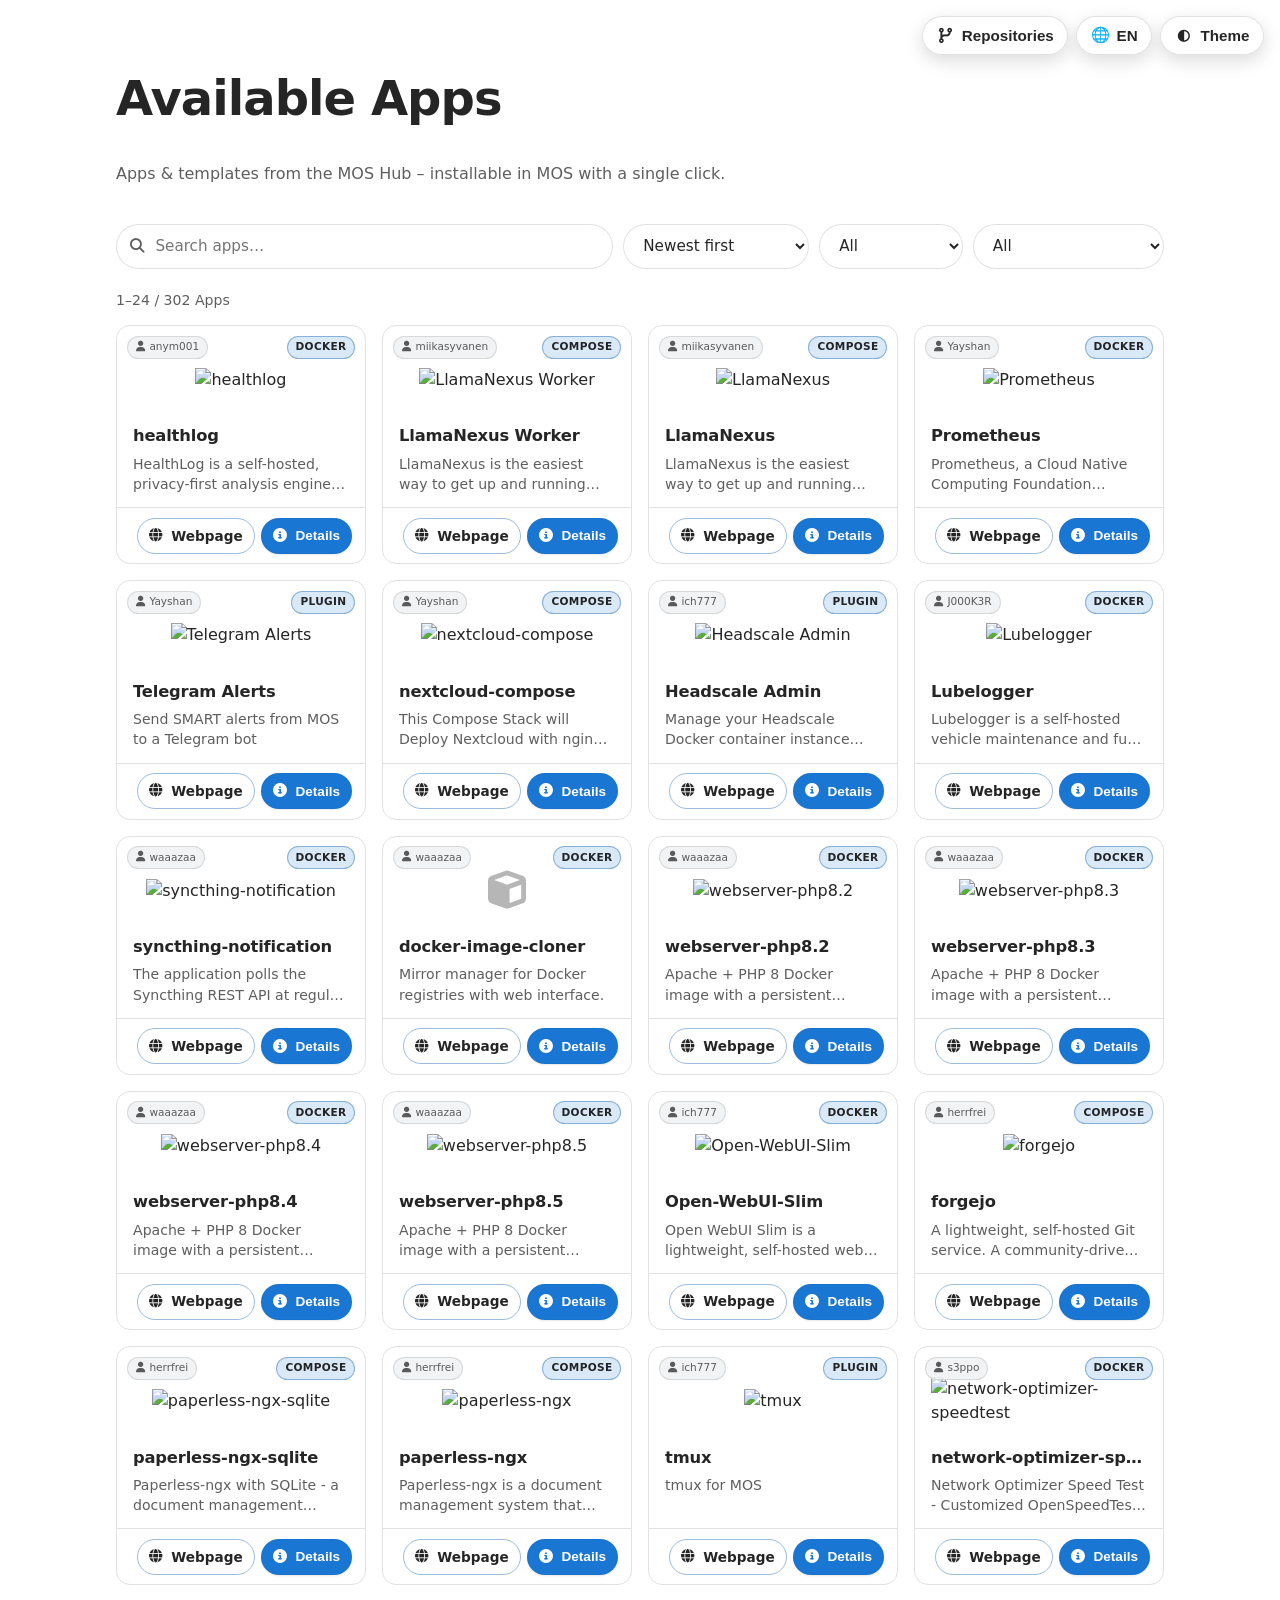
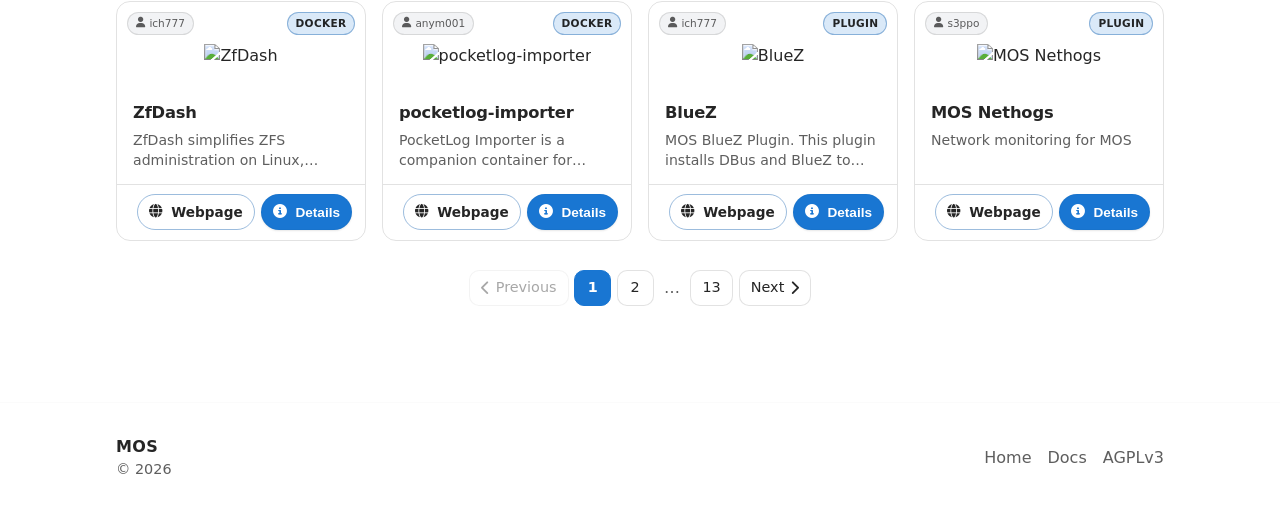
==== apps.html @ a5c7afd1 "Add files via upload" ====
<!doctype html>
<html lang="de">
  <head>
    <meta charset="UTF-8" />
    <meta name="viewport" content="width=device-width, initial-scale=1" />
    <meta name="color-scheme" content="light dark" />

    <title data-i18n="apps.page.title">Apps – MOS</title>
    <meta name="description" data-i18n-content="apps.subtitle" content="Apps & Templates aus dem MOS Hub – mit einem Klick in MOS installierbar." />

    <link id="favicon" rel="icon" type="image/png" href="./assets/mos-black_square.png" />
    <link id="apple-touch-icon" rel="apple-touch-icon" href="./assets/mos-black_square.png" />

    <link rel="stylesheet" href="./styles.css?v=2026-04-19-4" />
    <link rel="stylesheet" href="https://cdnjs.cloudflare.com/ajax/libs/font-awesome/6.5.2/css/all.min.css" />
    <script src="./translations.js?v=2026-04-19-5"></script>
    <script defer src="./script.js?v=2026-04-19-5"></script>
    <script defer src="./apps-page.js?v=2026-04-19-5"></script>
  </head>
  <body>
    <a class="skip-link" href="#apps" data-i18n="skipLink">Zum Inhalt springen</a>

    <div class="apps-floating-controls">
      <button
        id="apps-repos-btn"
        class="btn btn-ghost"
        type="button"
        data-i18n-title="apps.repos.title"
        data-i18n-aria-label="apps.repos.title"
        title="Included Repositories"
        aria-label="Included Repositories"
        hidden
      >
        <span class="icon" aria-hidden="true"><i class="fa-solid fa-code-branch"></i></span>
        <span class="hide-sm" data-i18n="apps.repos.button">Repositories</span>
      </button>
      <button
        class="btn btn-ghost"
        type="button"
        data-action="toggle-language"
        data-i18n-aria-label="header.language.ariaLabel"
        data-i18n-title="header.language.title"
        aria-label="Sprache umschalten"
        title="Sprache"
      >
        <span class="icon" aria-hidden="true">🌐</span>
        <span class="hide-sm" data-i18n="header.language">DE</span>
      </button>
      <button
        class="btn btn-ghost"
        type="button"
        data-action="toggle-theme"
        data-i18n-aria-label="header.theme.ariaLabel"
        data-i18n-title="header.theme.title"
        aria-label="Theme umschalten"
        title="Theme"
      >
        <span class="icon" aria-hidden="true">◐</span>
        <span class="hide-sm" data-i18n="header.theme">Theme</span>
      </button>
    </div>

    <main class="apps-page">
      <section id="apps" class="section">
        <div class="container">
          <div class="section-head">
            <h1 data-i18n="apps.title">Verfügbare Apps</h1>
            <p class="muted" data-i18n="apps.subtitle">Apps &amp; Templates aus dem MOS Hub – mit einem Klick in MOS installierbar.</p>
          </div>

          <div class="apps-toolbar">
            <div class="apps-search">
              <i class="fa-solid fa-magnifying-glass apps-search__icon" aria-hidden="true"></i>
              <input
                id="apps-search"
                type="search"
                class="apps-search__input"
                data-i18n-placeholder="apps.search.placeholder"
                placeholder="Apps durchsuchen…"
                autocomplete="off"
              />
            </div>
            <select id="apps-sort" class="apps-select" data-i18n-aria-label="apps.sort.label" aria-label="Sortierung">
              <option value="date_desc" data-i18n="apps.sort.dateDesc">Neueste zuerst</option>
              <option value="date_asc" data-i18n="apps.sort.dateAsc">Älteste zuerst</option>
              <option value="updated_desc" data-i18n="apps.sort.updated">Zuletzt aktualisiert</option>
              <option value="name_asc" data-i18n="apps.sort.nameAsc">Name (A–Z)</option>
            </select>
            <select id="apps-type" class="apps-select" data-i18n-aria-label="apps.filter.type" aria-label="Typ">
              <option value="" data-i18n="apps.filter.all">Alle</option>
            </select>
            <select id="apps-category" class="apps-select" data-i18n-aria-label="apps.filter.category" aria-label="Kategorie">
              <option value="" data-i18n="apps.filter.all">Alle</option>
            </select>
          </div>

          <div id="apps-summary" class="apps-summary" aria-live="polite"></div>
          <div id="apps-status" class="apps-status" data-i18n="apps.loading">Lade Apps…</div>
          <div id="apps-grid" class="apps-grid" hidden></div>
          <nav id="apps-pagination" class="apps-pagination" data-i18n-aria-label="apps.pagination.ariaLabel" aria-label="Seitennavigation" hidden></nav>
        </div>
      </section>
    </main>

    <footer class="footer" role="contentinfo">
      <div class="container footer-inner">
        <div>
          <div class="footer-brand">MOS</div>
          <div class="muted small">
            ©
            <span data-year></span>
          </div>
        </div>
        <div class="footer-links">
          <a href="./index.html" data-i18n="nav.home">Startseite</a>
          <a href="https://docs.mos-official.net" target="_blank" rel="noopener" data-i18n="footer.docs">Docs</a>
          <a href="https://github.com/ich777/mos-frontend/blob/master/LICENSE" data-i18n="footer.license">AGPLv3</a>
        </div>
      </div>
    </footer>

    <div id="apps-repos-modal" class="repos-modal" role="dialog" aria-modal="true" aria-hidden="true" aria-labelledby="apps-repos-title">
      <div class="repos-modal__backdrop" data-repos-close></div>
      <div class="repos-modal__content">
        <button class="repos-modal__close" type="button" data-repos-close data-i18n-aria-label="modal.close" aria-label="Schließen">✕</button>
        <h2 id="apps-repos-title" data-i18n="apps.repos.title">Included Repositories</h2>
        <p class="muted small" id="apps-repos-count"></p>
        <ul id="apps-repos-list" class="repos-list"></ul>
      </div>
    </div>

    <div id="apps-detail-modal" class="repos-modal app-detail-modal" role="dialog" aria-modal="true" aria-hidden="true" aria-labelledby="apps-detail-title">
      <div class="repos-modal__backdrop" data-detail-close></div>
      <div class="repos-modal__content app-detail__content">
        <button class="repos-modal__close" type="button" data-detail-close data-i18n-aria-label="modal.close" aria-label="Schließen">✕</button>
        <div id="apps-detail-content"></div>
      </div>
    </div>
  </body>
</html>
---- styles.css ----
/* MOS Landing Page – styles aligned with MOS/Vuetify look */

:root {
  /* Vuetify-like neutrals (dark) */
  --bg: #121212;
  --bg2: #181818;
  --surface: #1e1e1e;
  --surface2: #242424;
  --text: rgba(255, 255, 255, 0.92);
  --muted: rgba(255, 255, 255, 0.72);
  --border: rgba(255, 255, 255, 0.12);

  /* MOS primary default (matches common Vuetify default) */
  --primary: #1976d2;
  --on-primary: #ffffff;

  /* Subtle elevation (Vuetify-ish) */
  --elev-1: 0 1px 3px rgba(0, 0, 0, 0.35);
  --elev-2: 0 3px 6px rgba(0, 0, 0, 0.35);
  --elev-3: 0 8px 16px rgba(0, 0, 0, 0.38);

  --radius: 14px;
  --radius-sm: 10px;
  --container: 1080px;
  --font: Roboto, ui-sans-serif, system-ui, -apple-system, Segoe UI, Helvetica, Arial, 'Apple Color Emoji', 'Segoe UI Emoji';
  /* Page/background accents shared by header/footer for a unified look */
  --page-accent: radial-gradient(900px 420px at 18% 4%, color-mix(in srgb, var(--primary) 16%, transparent), transparent 55%);
  --page-bg: linear-gradient(180deg, var(--bg) 0%, var(--bg2) 100%);
  --header-footer-bg: color-mix(in srgb, var(--bg2) 88%, transparent);
  --accent-1: color-mix(in srgb, var(--primary) 16%, transparent);
  --accent-soft: color-mix(in srgb, var(--primary) 8%, transparent);

  /* Section backgrounds */
  --section-bg: transparent;
  --section-alt-bg: transparent;
}

[data-theme='light'] {
  --bg: #f6f6f7;
  --bg2: #ffffff;
  --surface: #ffffff;
  --surface2: #f1f2f4;
  --text: rgba(18, 18, 18, 0.92);
  --muted: rgba(18, 18, 18, 0.68);
  --border: rgba(18, 18, 18, 0.12);

  --primary: #1976d2;
  --on-primary: #ffffff;

  --elev-1: 0 1px 2px rgba(18, 18, 18, 0.1);
  --elev-2: 0 2px 6px rgba(18, 18, 18, 0.12);
  --elev-3: 0 8px 18px rgba(18, 18, 18, 0.16);
}

* {
  box-sizing: border-box;
}
html,
body {
  height: 100%;
}

body {
  margin: 0;
  font-family: var(--font);
  color: var(--text);
  /* Single solid background to avoid multi-tone banding between sections */
  background: var(--bg2);
  line-height: 1.5;
}

a {
  color: inherit;
  text-decoration: none;
}
a:hover {
  text-decoration: underline;
}

/* Social side tabs */
.social-tabs {
  position: fixed;
  top: 50%;
  right: max(0.75rem, env(safe-area-inset-right));
  transform: translateY(-50%);
  display: flex;
  flex-direction: column;
  gap: 0.65rem;
  z-index: 30;
}

.social-tab {
  width: 3.1rem;
  height: 3.1rem;
  display: inline-flex;
  align-items: center;
  gap: 0.7rem;
  padding: 0.45rem;
  border-radius: 999px;
  border: 1px solid var(--border);
  background: color-mix(in srgb, var(--surface) 84%, transparent);
  -webkit-backdrop-filter: blur(10px) saturate(120%);
  backdrop-filter: blur(10px) saturate(120%);
  box-shadow: var(--elev-2);
  overflow: hidden;
  text-decoration: none;
  transition:
    width 180ms ease,
    transform 180ms ease,
    background 180ms ease,
    box-shadow 180ms ease;
}

.social-tab:hover,
.social-tab:focus-visible {
  width: 11.25rem;
  transform: translateX(-8px);
  background: color-mix(in srgb, var(--surface2) 92%, transparent);
  box-shadow: var(--elev-3);
  text-decoration: none;
}

.social-tab:active {
  transform: translateX(-6px) translateY(1px);
}

.social-tab__icon {
  width: 2.2rem;
  height: 2.2rem;
  border-radius: 999px;
  display: grid;
  place-items: center;
  color: #fff;
  line-height: 1;
  flex: 0 0 auto;
}

.social-tab__icon > i {
  display: block;
  font-size: 1.2rem;
  line-height: 1;
}

.social-tab__icon > svg {
  display: block;
  width: 1.2rem;
  height: 1.2rem;
}

.social-tab__label {
  color: var(--text);
  white-space: nowrap;
  opacity: 0;
  transform: translateX(-6px);
  transition: opacity 140ms ease, transform 180ms ease;
}

.social-tab:hover .social-tab__label,
.social-tab:focus-visible .social-tab__label {
  opacity: 1;
  transform: translateX(0);
}

.social-tab--discord .social-tab__icon {
  background: #5865f2;
}

.social-tab--reddit .social-tab__icon {
  background: #ff4500;
}

.social-tab--x .social-tab__icon {
  background: #0b0b0b;
}

.social-tab--matrix .social-tab__icon {
  background: #0dbd8b;
}

[data-theme='light'] .social-tab--x .social-tab__icon {
  background: #111;
}

@media (max-width: 760px) {
  .social-tabs {
    top: auto;
    bottom: max(0.75rem, env(safe-area-inset-bottom));
    transform: none;
  }

  .social-tab:hover,
  .social-tab:focus-visible {
    width: 10.25rem;
  }
}

@media (prefers-reduced-motion: reduce) {
  .social-tab,
  .social-tab__label {
    transition: none;
  }
}

.container {
  width: min(100% - 2rem, var(--container));
  margin-inline: auto;
}

.skip-link {
  position: absolute;
  left: -9999px;
  top: 0;
  padding: 0.75rem 1rem;
  background: var(--bg2);
  border: 1px solid var(--border);
  border-radius: 12px;
}
.skip-link:focus {
  left: 1rem;
  top: 1rem;
  z-index: 50;
}

.site-header {
  position: sticky;
  top: 0;
  z-index: 20;
  backdrop-filter: blur(10px);
  /* Softer blend into the page: remove hard border/shadow and add a gentle fade */
  -webkit-backdrop-filter: blur(6px) saturate(110%);
  backdrop-filter: blur(6px) saturate(110%);
  background: color-mix(in srgb, var(--header-footer-bg) 82%, transparent);
  border-bottom: none;
  box-shadow: none;
  /* Prevent decorative pseudo-elements from overlapping the page content */
  overflow: hidden;
}

.site-header::after {
  content: none;
}
.header-inner {
  display: flex;
  align-items: center;
  justify-content: space-between;
  gap: 1rem;
  min-height: 72px;
  padding: 0.9rem 0;
  flex-wrap: nowrap;
}

.info-bar {
  border-bottom: 1px solid color-mix(in srgb, #febc2e 55%, var(--border));
  background: #febc2e;
}

.info-bar.is-hidden {
  display: none;
}

.info-bar {
  position: relative;
}

.info-bar__inner {
  display: flex;
  align-items: center;
  justify-content: center;
  padding: 0.55rem 0;
  text-align: center;
}

.info-bar__text {
  margin: 0;
  color: rgba(18, 18, 18, 0.92);
  font-size: 0.95rem;
  line-height: 1.35;
  min-width: 0;
}

.info-bar__close {
  position: absolute;
  right: 0.75rem;
  top: 50%;
  transform: translateY(-50%);
  display: inline-flex;
  align-items: center;
  justify-content: center;
  width: 1.3rem;
  height: 1.3rem;
  border: 1px solid rgba(18, 18, 18, 0.16);
  border-radius: 999px;
  background: rgba(255, 255, 255, 0.08);
  color: rgba(18, 18, 18, 0.52);
  font-size: 0.72rem;
  line-height: 1;
  cursor: pointer;
}

.info-bar__close:hover {
  background: rgba(255, 255, 255, 0.18);
  color: rgba(18, 18, 18, 0.78);
}

.info-bar__close:focus-visible {
  outline: 2px solid rgba(18, 18, 18, 0.75);
  outline-offset: 2px;
}

@media (max-width: 760px) {
  .info-bar__inner {
    padding: 0.5rem 0;
  }

  .info-bar__text {
    font-size: 0.92rem;
  }
}

.info-bar__text strong {
  font-weight: 800;
}

.info-bar__text a {
  color: inherit;
  text-decoration: underline;
  text-underline-offset: 3px;
  text-decoration-thickness: 1px;
}

.info-bar__text a:hover {
  text-decoration-thickness: 2px;
}

.brand {
  display: inline-flex;
  align-items: center;
  gap: 0.6rem;
  padding: 0.35rem 0.6rem;
  border-radius: 999px;
  flex-shrink: 0;
  white-space: nowrap;
}

.brand-logo {
  display: block;
  height: 28px;
  width: auto;
  object-fit: contain;
}

.brand:hover {
  text-decoration: none;
  background: var(--surface);
}

.brand-text {
  font-weight: 750;
  letter-spacing: 0.02em;
}

.brand-sub {
  font-size: 0.85rem;
  color: var(--muted);
}

.nav {
  display: flex;
  gap: 0.9rem;
  padding: 0.2rem 0.4rem;
  border: 1px solid var(--border);
  border-radius: 999px;
  background: color-mix(in srgb, var(--surface) 92%, transparent);
  flex-wrap: nowrap;
  flex-shrink: 0;
}

.nav-link {
  padding: 0.45rem 0.6rem;
  border-radius: 999px;
  color: var(--muted);
  white-space: nowrap;
  flex-shrink: 0;
}

.nav-link:hover {
  text-decoration: none;
  color: var(--text);
  background: var(--surface2);
}

.header-actions {
  display: flex;
  align-items: center;
  gap: 0.6rem;
  flex-wrap: nowrap;
  flex-shrink: 0;
}

/* Header buttons: slightly smaller than page CTAs */
.site-header .header-actions .btn {
  padding: 0.5rem 0.75rem;
  font-size: 0.92rem;
  gap: 0.45rem;
}

.site-header .header-actions .icon {
  width: 1rem;
}

.btn {
  display: inline-flex;
  align-items: center;
  justify-content: center;
  gap: 0.5rem;
  padding: 0.58rem 0.85rem;
  border-radius: 999px;
  border: 1px solid var(--border);
  background: color-mix(in srgb, var(--surface) 92%, transparent);
  color: var(--text);
  box-shadow: none;
  cursor: pointer;
  font-weight: 650;
  font-size: 0.95rem;
  white-space: nowrap;
  flex-shrink: 0;
}

.btn:hover {
  text-decoration: none;
  background: var(--surface2);
}
.btn:active {
  transform: translateY(1px);
}

.btn-primary {
  border-color: color-mix(in srgb, var(--primary) 75%, var(--border));
  background: var(--primary);
  color: var(--on-primary);
  box-shadow: var(--elev-1);
}

.btn-primary:hover {
  background: var(--primary);
  filter: brightness(0.95);
  box-shadow: var(--elev-2);
}

[data-theme='light'] .btn-primary:hover {
  background: var(--primary);
  filter: brightness(0.9);
}

.btn-secondary {
  background: transparent;
  border-color: color-mix(in srgb, var(--primary) 35%, var(--border));
}

.btn-ghost {
  background: transparent;
}

.icon {
  display: inline-block;
  width: 1.1rem;
  text-align: center;
}

.main {
  padding-bottom: 3rem;
}

.hero {
  padding: 4rem 0 2.5rem;
}

.hero-grid {
  display: grid;
  grid-template-columns: 1.1fr 0.9fr;
  gap: 2rem;
  align-items: center;
}

.kicker {
  margin: 0 0 0.6rem;
  color: var(--muted);
  font-weight: 650;
  letter-spacing: 0.06em;
  text-transform: uppercase;
  font-size: 0.82rem;
}

h1 {
  margin: 0 0 0.9rem;
  font-size: clamp(2rem, 4vw, 3rem);
  line-height: 1.12;
  letter-spacing: -0.02em;
}

.lead {
  margin: 0 0 1.3rem;
  font-size: 1.05rem;
  color: var(--muted);
}

.hero-actions {
  display: flex;
  gap: 0.75rem;
  flex-wrap: wrap;
  margin-bottom: 1rem;
}

.hero-bullets {
  margin: 0;
  padding-left: 1.1rem;
  color: var(--muted);
}

.hero-card {
  border: 1px solid var(--border);
  background: transparent;
  border-radius: var(--radius);
  padding: 1rem;
  box-shadow: var(--elev-3);
  min-height: 350px;
  display: flex;
  align-items: center;
  justify-content: center;
}

.hero-card img {
  width: 100%;
  max-width: 450px;
  height: auto;
  object-fit: contain;
}

.mock {
  border-radius: var(--radius-sm);
  overflow: hidden;
  border: 1px solid var(--border);
  background: color-mix(in srgb, var(--bg2) 96%, transparent);
}

.mock-top {
  display: flex;
  align-items: center;
  gap: 0.45rem;
  padding: 0.65rem 0.75rem;
  border-bottom: 1px solid var(--border);
  background: color-mix(in srgb, var(--bg2) 96%, transparent);
}

.dot {
  width: 10px;
  height: 10px;
  border-radius: 50%;
  display: inline-block;
}
.dot-red {
  background: #ff5f57;
}
.dot-yellow {
  background: #febc2e;
}
.dot-green {
  background: #28c840;
}

.mock-title {
  margin-left: 0.4rem;
  font-size: 0.9rem;
  color: var(--muted);
  font-weight: 650;
}

.mock-body {
  padding: 0.9rem;
  display: grid;
  gap: 0.85rem;
}

.stat {
  display: grid;
  gap: 0.3rem;
}
.stat-label {
  font-size: 0.78rem;
  color: var(--muted);
  font-weight: 650;
  letter-spacing: 0.03em;
}
.stat-value {
  font-weight: 750;
}

.bar {
  height: 10px;
  border-radius: 999px;
  background: color-mix(in srgb, var(--surface2) 80%, transparent);
  border: 1px solid var(--border);
  overflow: hidden;
}

.bar > span {
  display: block;
  height: 100%;
  border-radius: 999px;
  background: linear-gradient(90deg, color-mix(in srgb, var(--primary) 92%, #000 0%), color-mix(in srgb, var(--primary) 62%, #000 0%));
}

.chips {
  display: flex;
  gap: 0.4rem;
  flex-wrap: wrap;
  margin-top: 0.2rem;
}
.chip {
  font-size: 0.78rem;
  padding: 0.3rem 0.55rem;
  border-radius: 999px;
  border: 1px solid var(--border);
  background: color-mix(in srgb, var(--surface) 95%, transparent);
  color: var(--muted);
}

.hero-copy .chips {
  margin: 0 0 1rem;
  gap: 0.5rem;
  flex-wrap: nowrap;
  overflow-x: auto;
  -webkit-overflow-scrolling: touch;
}

.hero-copy .chip {
  white-space: nowrap;
  flex-shrink: 0;
}

.hero-copy .chip strong {
  color: var(--text);
  font-weight: 750;
}

.section {
  padding: 2.8rem 0;
}

.section-alt {
  background: transparent;
}

/* Highlights */
.highlights {
  grid-template-columns: repeat(3, minmax(0, 1fr));
}
.highlights .card.link {
  display: grid;
  grid-template-columns: auto 1fr;
  grid-template-areas:
    "icon title"
    "text text";
  column-gap: 0.75rem;
  row-gap: 0.35rem;
  align-items: center;
  transition: transform 0.15s ease, background 0.15s ease, border-color 0.15s ease;
  cursor: pointer;
  text-decoration: none;
}
.highlights .card.link:hover {
  transform: translateY(-2px);
  background: color-mix(in srgb, var(--surface) 98%, transparent);
}
.icon-badge {
  width: 2rem;
  height: 2rem;
  display: inline-flex;
  align-items: center;
  justify-content: center;
  border-radius: 10px;
  background: color-mix(in srgb, var(--primary) 16%, var(--surface));
  border: 1px solid color-mix(in srgb, var(--primary) 35%, var(--border));
  grid-area: icon;
  margin-bottom: 0;
}

.highlights .card.link h3 {
  grid-area: title;
  margin: 0;
}

.highlights .card.link p {
  grid-area: text;
  margin: 0;
}

.icon-badge svg {
  width: 1.1rem;
  height: 1.1rem;
  stroke: currentColor;
  fill: none;
}

.cta-bar {
  display: flex;
  gap: 0.75rem;
  margin-top: 1rem;
}

.section-head {
  display: grid;
  gap: 0.35rem;
  margin-bottom: 1.4rem;
}

h2 {
  margin: 0;
  font-size: clamp(1.4rem, 2.4vw, 1.9rem);
  letter-spacing: -0.01em;
}

h3 {
  margin: 0 0 0.5rem;
  letter-spacing: -0.01em;
}

.muted {
  color: var(--muted);
}
.small {
  font-size: 0.9rem;
}

.grid {
  display: grid;
  gap: 1rem;
}

.grid.cards {
  grid-template-columns: repeat(3, minmax(0, 1fr));
}

.grid.two {
  grid-template-columns: repeat(2, minmax(0, 1fr));
}
.grid.three {
  grid-template-columns: repeat(3, minmax(0, 1fr));
}

.card,
.panel {
  border: 1px solid var(--border);
  background: transparent;
  border-radius: var(--radius);
  padding: 1rem;
  box-shadow: none;
}

.card p,
.panel p {
  margin: 0;
  color: var(--muted);
}

.list {
  margin: 0;
  padding-left: 1.15rem;
  color: var(--muted);
}

.faq details {
  border: 1px solid var(--border);
  background: transparent;
  border-radius: var(--radius);
  padding: 0.8rem 1rem;
  box-shadow: none;
}

.faq details + details {
  margin-top: 0.75rem;
}

.faq summary {
  cursor: pointer;
  font-weight: 700;
}

.faq p {
  margin: 0.6rem 0 0;
  color: var(--muted);
}

code {
  font-family: ui-monospace, SFMono-Regular, Menlo, Monaco, Consolas, 'Liberation Mono', 'Courier New', monospace;
  font-size: 0.95em;
  padding: 0.1rem 0.35rem;
  border-radius: 8px;
  border: 1px solid var(--border);
  background: color-mix(in srgb, var(--surface2) 85%, transparent);
}

.footer {
  /* visually match header and sections */
  background: var(--header-footer-bg);
  border-top: 1px solid color-mix(in srgb, var(--border) 14%, transparent);
  padding: 1.8rem 0;
}

.footer-inner {
  display: flex;
  align-items: center;
  justify-content: space-between;
  gap: 1rem;
}

.footer-brand {
  font-weight: 800;
  letter-spacing: 0.02em;
}

.footer-links {
  display: flex;
  gap: 1rem;
  color: var(--muted);
}

.hide-sm {
  display: inline;
}

@media (max-width: 920px) {
  .hero-grid {
    grid-template-columns: 1fr;
  }
  .nav {
    display: none;
  }
}

@media (max-width: 520px) {
  .hide-sm {
    display: none;
  }
  .header-inner {
    gap: 0.6rem;
    min-height: 68px;
    padding: 0.8rem 0;
  }
  .site-header .header-actions .btn {
    padding: 0.48rem 0.68rem;
  }
}

/* Legal Modal (Impressum / Datenschutz) */
.legal-modal {
  display: none !important;
  position: fixed;
  inset: 0;
  z-index: 10000;
  align-items: center;
  justify-content: center;
  padding: 1rem;
}

.legal-modal.is-open {
  display: flex !important;
}

.legal-modal-backdrop {
  position: absolute;
  inset: 0;
  background: rgba(0, 0, 0, 0.75);
  backdrop-filter: blur(4px);
}

.legal-modal-content {
  position: relative;
  width: min(100%, 640px);
  max-height: 85vh;
  background: var(--surface);
  border: 1px solid var(--border);
  border-radius: var(--radius);
  box-shadow: var(--elev-3);
  overflow: hidden;
  display: flex;
  flex-direction: column;
}

.legal-modal-content h2 {
  margin: 0;
  padding: 1.25rem 1.5rem;
  border-bottom: 1px solid var(--border);
  font-size: 1.25rem;
}

.legal-modal-body {
  padding: 1.5rem;
  overflow-y: auto;
  flex: 1;
}

.legal-modal-body h3 {
  margin: 1.5rem 0 0.5rem;
  font-size: 1rem;
}

.legal-modal-body h3:first-child {
  margin-top: 0;
}

.legal-modal-body h4 {
  margin: 1rem 0 0.4rem;
  font-size: 0.95rem;
  color: var(--muted);
}

.legal-modal-body p {
  margin: 0 0 0.75rem;
  color: var(--muted);
  line-height: 1.6;
}

.legal-modal-close {
  position: absolute;
  right: 1rem;
  top: 1rem;
  width: 2rem;
  height: 2rem;
  display: flex;
  align-items: center;
  justify-content: center;
  background: transparent;
  border: 1px solid var(--border);
  border-radius: 50%;
  color: var(--muted);
  font-size: 1rem;
  cursor: pointer;
  transition:
    background 0.15s,
    color 0.15s;
}

.legal-modal-close:hover {
  background: var(--surface2);
  color: var(--text);
}

@media (max-width: 520px) {
  .legal-modal-content {
    max-height: 90vh;
  }

  .legal-modal-body {
    padding: 1rem;
  }

  .footer-links {
    flex-wrap: wrap;
    justify-content: center;
  }
}

#top .hero-grid {
  gap: 2rem;
}
#top .chips {
  display: flex;
  flex-wrap: wrap;
  gap: 0.5rem;
}
#top .chip {
  white-space: normal;
}
#top .hero-actions {
  text-align: right;
  margin-top: 1.5rem;
}
#top .br-sm {
  display: none;
}

@media (max-width: 820px) {
  #top .hero-grid {
    grid-template-columns: 1fr;
  }
}

@media (max-width: 640px) {
  #top .hero-copy {
    text-align: left;
  }
  #top .hero-actions {
    text-align: left;
  }
  #top .br-sm {
    display: inline;
  }
  #top .hero-bullets {
    padding-left: 1.1rem;
  }
}

@media (max-width: 640px) {
  .grid.cards {
    grid-template-columns: repeat(2, minmax(0, 1fr));
  }
}
.grid.three {
  display: grid;
  gap: 1rem;
  grid-template-columns: repeat(3, minmax(0, 1fr));
}
@media (max-width: 640px) {
  .grid.three {
    grid-template-columns: repeat(2, minmax(0, 1fr));
  }
}

@media (max-width: 920px) {
  .highlights {
    grid-template-columns: repeat(2, minmax(0, 1fr));
  }
}
@media (max-width: 520px) {
  .highlights {
    grid-template-columns: 1fr;
  }
}

.section,
.section-alt {
  box-sizing: border-box;
  width: 100%;
  padding: 3rem 0; /* ~48px */
  margin: 0;
  position: relative;
}

.section {
  background: transparent;
}
.section-alt {
  background: transparent;
}
.container {
  max-width: var(--container);
  margin-inline: auto;
  padding: 0 1rem;
  width: 100%;
}
.grid.cards .card {
  background: transparent;
  box-shadow: none;
  border-color: color-mix(in srgb, var(--border) 60%, transparent);
}
.hero {
  padding: 3.5rem 0; /* ~56px */
}
.footer {
  padding: 2rem 0; /* ~32px */
}

/* Carousel Styles */
.carousel-wrapper {
  position: relative;
  max-width: 400px;
  margin: 2rem auto;
  overflow: hidden;
}

.carousel {
  width: 100%;
  overflow: hidden;
}

.carousel-container {
  display: flex;
  transition: transform 0.4s ease-in-out;
  width: 200%;
}

.carousel-item {
  flex: 0 0 50%;
  display: flex;
  flex-direction: column;
  align-items: center;
  justify-content: center;
  padding: 2rem 1rem;
  opacity: 1;
  transition: opacity 0.3s ease;
}

.carousel-item img {
  max-width: 100%;
  height: auto;
  object-fit: contain;
  filter: brightness(1);
  transition: filter 0.3s ease;
}

.carousel-item img:hover {
  filter: brightness(1.1);
}

.carousel-label {
  margin-top: 1rem;
  text-align: center;
  font-weight: 600;
  color: var(--text);
}

.carousel-btn {
  position: absolute;
  top: 50%;
  transform: translateY(-50%);
  background: color-mix(in srgb, var(--primary) 20%, transparent);
  border: 1px solid var(--border);
  color: var(--text);
  width: 44px;
  height: 44px;
  border-radius: 50%;
  cursor: pointer;
  display: flex;
  align-items: center;
  justify-content: center;
  font-size: 1.5rem;
  transition: all 0.3s ease;
  z-index: 10;
}

.carousel-btn:hover {
  background: color-mix(in srgb, var(--primary) 35%, transparent);
  border-color: var(--primary);
}

.carousel-btn--prev {
  left: 0;
}

.carousel-btn--next {
  right: 0;
}

@media (max-width: 600px) {
  .carousel-wrapper {
    max-width: 100%;
  }

  .carousel-btn {
    width: 40px;
    height: 40px;
    font-size: 1.25rem;
  }
}

/* Note: Section backgrounds are intentionally transparent. */

/* Available Apps (MOS Hub showcase) */
.apps-toolbar {
  display: flex;
  gap: 0.6rem;
  flex-wrap: wrap;
  margin-bottom: 1.3rem;
}

.apps-search {
  position: relative;
  flex: 1 1 260px;
  min-width: 220px;
}

.apps-search__icon {
  position: absolute;
  left: 0.9rem;
  top: 50%;
  transform: translateY(-50%);
  color: var(--muted);
  font-size: 0.9rem;
  pointer-events: none;
}

.apps-search__input,
.apps-select {
  width: 100%;
  padding: 0.62rem 0.95rem;
  border-radius: 999px;
  border: 1px solid var(--border);
  background: color-mix(in srgb, var(--surface) 92%, transparent);
  color: var(--text);
  font: inherit;
  font-size: 0.95rem;
}

.apps-search__input {
  padding-left: 2.4rem;
}

.apps-select {
  width: auto;
  min-width: 9rem;
  cursor: pointer;
}

.apps-search__input:focus,
.apps-select:focus {
  outline: none;
  border-color: color-mix(in srgb, var(--primary) 55%, var(--border));
}

.apps-status {
  color: var(--muted);
  text-align: center;
  padding: 2.5rem 0;
}

.apps-status--error {
  color: color-mix(in srgb, #ff5f57 70%, var(--muted));
}

.apps-grid {
  display: grid;
  gap: 1rem;
  grid-template-columns: repeat(1, minmax(0, 1fr));
}

@media (min-width: 560px) {
  .apps-grid {
    grid-template-columns: repeat(2, minmax(0, 1fr));
  }
}

@media (min-width: 860px) {
  .apps-grid {
    grid-template-columns: repeat(3, minmax(0, 1fr));
  }
}

@media (min-width: 1100px) {
  .apps-grid {
    grid-template-columns: repeat(4, minmax(0, 1fr));
  }
}

.app-card {
  position: relative;
  display: flex;
  flex-direction: column;
  border: 1px solid var(--border);
  border-radius: var(--radius);
  background: transparent;
  overflow: hidden;
  transition: transform 0.15s ease, border-color 0.15s ease, background 0.15s ease;
}

.app-card:hover {
  transform: translateY(-2px);
  border-color: color-mix(in srgb, var(--primary) 35%, var(--border));
  background: color-mix(in srgb, var(--surface) 98%, transparent);
}

.app-card__media {
  display: flex;
  align-items: center;
  justify-content: center;
  height: 92px;
  padding: 1.4rem 1rem 0.4rem;
}

.app-card__media img {
  max-height: 56px;
  max-width: 100%;
  object-fit: contain;
}

.app-card__placeholder {
  font-size: 2.4rem;
  color: var(--muted);
  opacity: 0.45;
}

.app-card__type {
  position: absolute;
  top: 0.6rem;
  right: 0.6rem;
  font-size: 0.66rem;
  font-weight: 700;
  letter-spacing: 0.03em;
  text-transform: uppercase;
  padding: 0.16rem 0.5rem;
  border-radius: 999px;
  background: color-mix(in srgb, var(--primary) 16%, var(--surface));
  border: 1px solid color-mix(in srgb, var(--primary) 35%, var(--border));
  color: var(--text);
}

.app-card__maintainer {
  position: absolute;
  top: 0.6rem;
  left: 0.6rem;
  display: inline-flex;
  align-items: center;
  gap: 0.3rem;
  max-width: 52%;
  font-size: 0.66rem;
  padding: 0.16rem 0.5rem;
  border-radius: 999px;
  background: color-mix(in srgb, var(--surface2) 90%, transparent);
  border: 1px solid var(--border);
  color: var(--muted);
  overflow: hidden;
  text-overflow: ellipsis;
  white-space: nowrap;
}

.app-card__body {
  flex: 1 1 auto;
  padding: 0.4rem 1rem 0.8rem;
}

.app-card__title {
  margin: 0 0 0.3rem;
  font-size: 1.02rem;
  font-weight: 750;
  white-space: nowrap;
  overflow: hidden;
  text-overflow: ellipsis;
}

.app-card__desc {
  margin: 0;
  color: var(--muted);
  font-size: 0.88rem;
  line-height: 1.45;
  display: -webkit-box;
  -webkit-line-clamp: 2;
  line-clamp: 2;
  -webkit-box-orient: vertical;
  overflow: hidden;
}

.app-card__actions {
  display: flex;
  gap: 0.4rem;
  justify-content: flex-end;
  padding: 0.6rem 0.8rem;
  border-top: 1px solid var(--border);
}

.app-card__actions .btn {
  padding: 0.42rem 0.7rem;
  font-size: 0.85rem;
}

.app-card__actions .btn.is-disabled {
  opacity: 0.5;
  cursor: default;
  pointer-events: none;
}

.apps-empty {
  grid-column: 1 / -1;
  text-align: center;
  color: var(--muted);
  padding: 2.5rem 0;
}

/* Dedizierte Apps-Seite */
.apps-page {
  padding-top: 1.5rem;
  padding-bottom: 3rem;
  min-height: 60vh;
}

/* Schwebende Theme-/Sprach-Umschalter (Apps-Seite ohne Kopfleiste) */
.apps-floating-controls {
  position: fixed;
  top: 1rem;
  right: 1rem;
  z-index: 50;
  display: flex;
  gap: 0.5rem;
}

.apps-floating-controls .btn {
  background: color-mix(in srgb, var(--surface) 82%, transparent);
  border: 1px solid var(--border);
  box-shadow: 0 6px 18px rgba(0, 0, 0, 0.14);
  -webkit-backdrop-filter: blur(8px);
  backdrop-filter: blur(8px);
}

.apps-floating-controls .btn:hover {
  border-color: color-mix(in srgb, var(--primary) 45%, var(--border));
}

.apps-summary {
  color: var(--muted);
  font-size: 0.88rem;
  margin: 0 0 0.9rem;
}

.apps-teaser-actions {
  display: flex;
  justify-content: center;
  margin-top: 1.6rem;
}

/* Pagination */
.apps-pagination {
  display: flex;
  flex-wrap: wrap;
  align-items: center;
  justify-content: center;
  gap: 0.35rem;
  margin-top: 1.8rem;
}

.apps-page-btn {
  min-width: 2.3rem;
  height: 2.3rem;
  padding: 0 0.7rem;
  display: inline-flex;
  align-items: center;
  justify-content: center;
  gap: 0.35rem;
  border: 1px solid var(--border);
  border-radius: 10px;
  background: color-mix(in srgb, var(--surface) 92%, transparent);
  color: var(--text);
  font: inherit;
  font-size: 0.9rem;
  cursor: pointer;
  transition: border-color 0.15s ease, background 0.15s ease, color 0.15s ease;
}

.apps-page-btn:hover:not([disabled]):not(.is-active) {
  border-color: color-mix(in srgb, var(--primary) 45%, var(--border));
}

.apps-page-btn.is-active {
  background: var(--primary);
  border-color: var(--primary);
  color: #fff;
  font-weight: 700;
  cursor: default;
}

.apps-page-btn[disabled] {
  opacity: 0.4;
  cursor: not-allowed;
}

.apps-page-ellipsis {
  padding: 0 0.3rem;
  color: var(--muted);
}

/* Included-Repositories Modal */
.repos-modal {
  position: fixed;
  inset: 0;
  z-index: 100;
  display: none;
}

.repos-modal.is-open {
  display: block;
}

.repos-modal__backdrop {
  position: absolute;
  inset: 0;
  background: rgba(0, 0, 0, 0.55);
  -webkit-backdrop-filter: blur(3px);
  backdrop-filter: blur(3px);
}

.repos-modal__content {
  position: relative;
  margin: 7vh auto 0;
  width: calc(100% - 2rem);
  max-width: 520px;
  max-height: 80vh;
  overflow: auto;
  background: var(--surface);
  border: 1px solid var(--border);
  border-radius: var(--radius);
  box-shadow: 0 24px 70px rgba(0, 0, 0, 0.35);
  padding: 1.5rem;
}

.repos-modal__content h2 {
  margin: 0 0 0.2rem;
}

.repos-modal__close {
  position: absolute;
  top: 0.6rem;
  right: 0.6rem;
  width: 2rem;
  height: 2rem;
  display: inline-flex;
  align-items: center;
  justify-content: center;
  border: 1px solid var(--border);
  border-radius: 8px;
  background: transparent;
  color: var(--text);
  font-size: 1rem;
  line-height: 1;
  cursor: pointer;
}

.repos-modal__close:hover {
  border-color: color-mix(in srgb, var(--primary) 45%, var(--border));
}

.repos-list {
  list-style: none;
  margin: 1rem 0 0;
  padding: 0;
  display: grid;
  gap: 0.4rem;
}

.repos-list a,
.repos-list li {
  display: flex;
  align-items: center;
  gap: 0.5rem;
  padding: 0.5rem 0.65rem;
  border: 1px solid var(--border);
  border-radius: 8px;
  color: var(--text);
  text-decoration: none;
  font-size: 0.92rem;
  word-break: break-word;
}

.repos-list a:hover {
  border-color: color-mix(in srgb, var(--primary) 50%, var(--border));
  background: color-mix(in srgb, var(--surface) 96%, transparent);
}

.repos-list a i {
  color: var(--muted);
  flex: none;
}

/* App-Detail Dialog (analog MOS Hub) */
.app-card[role='button'] {
  cursor: pointer;
}

.app-detail__content {
  max-width: 760px;
}

.app-detail__head {
  display: flex;
  align-items: center;
  gap: 1rem;
  padding-right: 2rem;
}

.app-detail__icon {
  width: 60px;
  height: 60px;
  flex: none;
  display: flex;
  align-items: center;
  justify-content: center;
}

.app-detail__icon img {
  max-width: 100%;
  max-height: 60px;
  object-fit: contain;
}

.app-detail__icon i {
  font-size: 2rem;
  color: var(--muted);
}

.app-detail__heading {
  flex: 1 1 auto;
  min-width: 0;
}

.app-detail__name-row {
  display: flex;
  align-items: center;
  gap: 0.5rem;
  min-width: 0;
}

.app-detail__name {
  margin: 0;
  font-size: 1.3rem;
  line-height: 1.2;
  min-width: 0;
  overflow: hidden;
  text-overflow: ellipsis;
  white-space: nowrap;
}

.app-detail__share {
  flex: none;
  width: 1.85rem;
  height: 1.85rem;
  display: inline-flex;
  align-items: center;
  justify-content: center;
  border: 1px solid var(--border);
  border-radius: 8px;
  background: transparent;
  color: var(--text);
  font-size: 0.85rem;
  cursor: pointer;
  transition: color 0.15s ease, border-color 0.15s ease;
}

.app-detail__share:hover {
  border-color: color-mix(in srgb, var(--primary) 45%, var(--border));
  color: var(--primary);
}

.app-detail__share.is-copied {
  border-color: var(--primary);
  color: var(--primary);
}

.app-detail__maintainer {
  color: var(--muted);
  font-size: 0.9rem;
}

.app-detail__type {
  flex: none;
  align-self: flex-start;
  padding: 0.2rem 0.6rem;
  border-radius: 999px;
  background: color-mix(in srgb, var(--primary) 18%, transparent);
  color: var(--primary);
  font-size: 0.72rem;
  font-weight: 700;
  letter-spacing: 0.03em;
  text-transform: uppercase;
}

.app-detail__body {
  display: grid;
  grid-template-columns: 1fr;
  gap: 1.2rem;
  margin-top: 1.2rem;
}

@media (min-width: 640px) {
  .app-detail__body {
    grid-template-columns: 1.6fr 1fr;
  }
}

.app-detail__desc {
  white-space: pre-line;
  margin: 0 0 1rem;
  color: var(--text);
}

.app-detail__links {
  display: grid;
  gap: 0.4rem;
}

.app-detail__link {
  display: flex;
  align-items: center;
  gap: 0.5rem;
  padding: 0.5rem 0.65rem;
  border: 1px solid var(--border);
  border-radius: 8px;
  color: var(--text);
  text-decoration: none;
  font-size: 0.92rem;
  word-break: break-word;
}

.app-detail__link:hover {
  border-color: color-mix(in srgb, var(--primary) 50%, var(--border));
  background: color-mix(in srgb, var(--surface) 96%, transparent);
}

.app-detail__link i {
  color: var(--muted);
  flex: none;
}

.app-detail__info {
  background: color-mix(in srgb, var(--surface) 70%, transparent);
  border: 1px solid var(--border);
  border-radius: var(--radius);
  padding: 1rem;
  height: fit-content;
}

.app-detail__info-title {
  color: var(--muted);
  font-size: 0.75rem;
  text-transform: uppercase;
  letter-spacing: 0.05em;
  margin-bottom: 0.7rem;
}

.app-detail__row {
  display: flex;
  justify-content: space-between;
  gap: 0.75rem;
  padding: 0.28rem 0;
}

.app-detail__row + .app-detail__row {
  border-top: 1px solid color-mix(in srgb, var(--border) 60%, transparent);
}

.app-detail__key {
  color: var(--muted);
  flex: none;
}

.app-detail__val {
  font-weight: 600;
  text-align: right;
  word-break: break-word;
}

/* Eigenständige Repos-Seite (repos.html) */
.repos-hero {
  text-align: center;
  display: flex;
  flex-direction: column;
  align-items: center;
  gap: 0.6rem;
  margin-bottom: 1.5rem;
}

.repos-hero__logo {
  height: 56px;
  width: auto;
  margin-bottom: 0.4rem;
}

.repos-hero h1 {
  margin: 0;
}

.repos-hero__actions {
  display: flex;
  flex-wrap: wrap;
  justify-content: center;
  gap: 0.6rem;
  margin-top: 0.5rem;
}

.repos-grid {
  list-style: none;
  margin: 1rem auto 0;
  padding: 0;
  max-width: 820px;
  display: grid;
  gap: 0.7rem;
}

.repo-card {
  border: 1px solid var(--border);
  border-radius: var(--radius);
  background: color-mix(in srgb, var(--surface) 82%, transparent);
  padding: 1rem 1.1rem;
}

.repo-card__head {
  display: flex;
  align-items: center;
  gap: 0.5rem;
  font-weight: 700;
}

.repo-card__head i {
  color: var(--muted);
  flex: none;
}

.repo-card__name {
  word-break: break-word;
}

.repo-card__desc {
  margin: 0.4rem 0 0.5rem;
  color: var(--muted);
  font-size: 0.92rem;
}

.repo-card__url {
  display: inline-flex;
  align-items: center;
  gap: 0.4rem;
  margin-top: 0.3rem;
  color: var(--primary);
  text-decoration: none;
  font-size: 0.9rem;
  word-break: break-all;
}

.repo-card__url:hover {
  text-decoration: underline;
}

.repos-modal__link {
  margin-top: 1rem;
  width: 100%;
  justify-content: center;
}
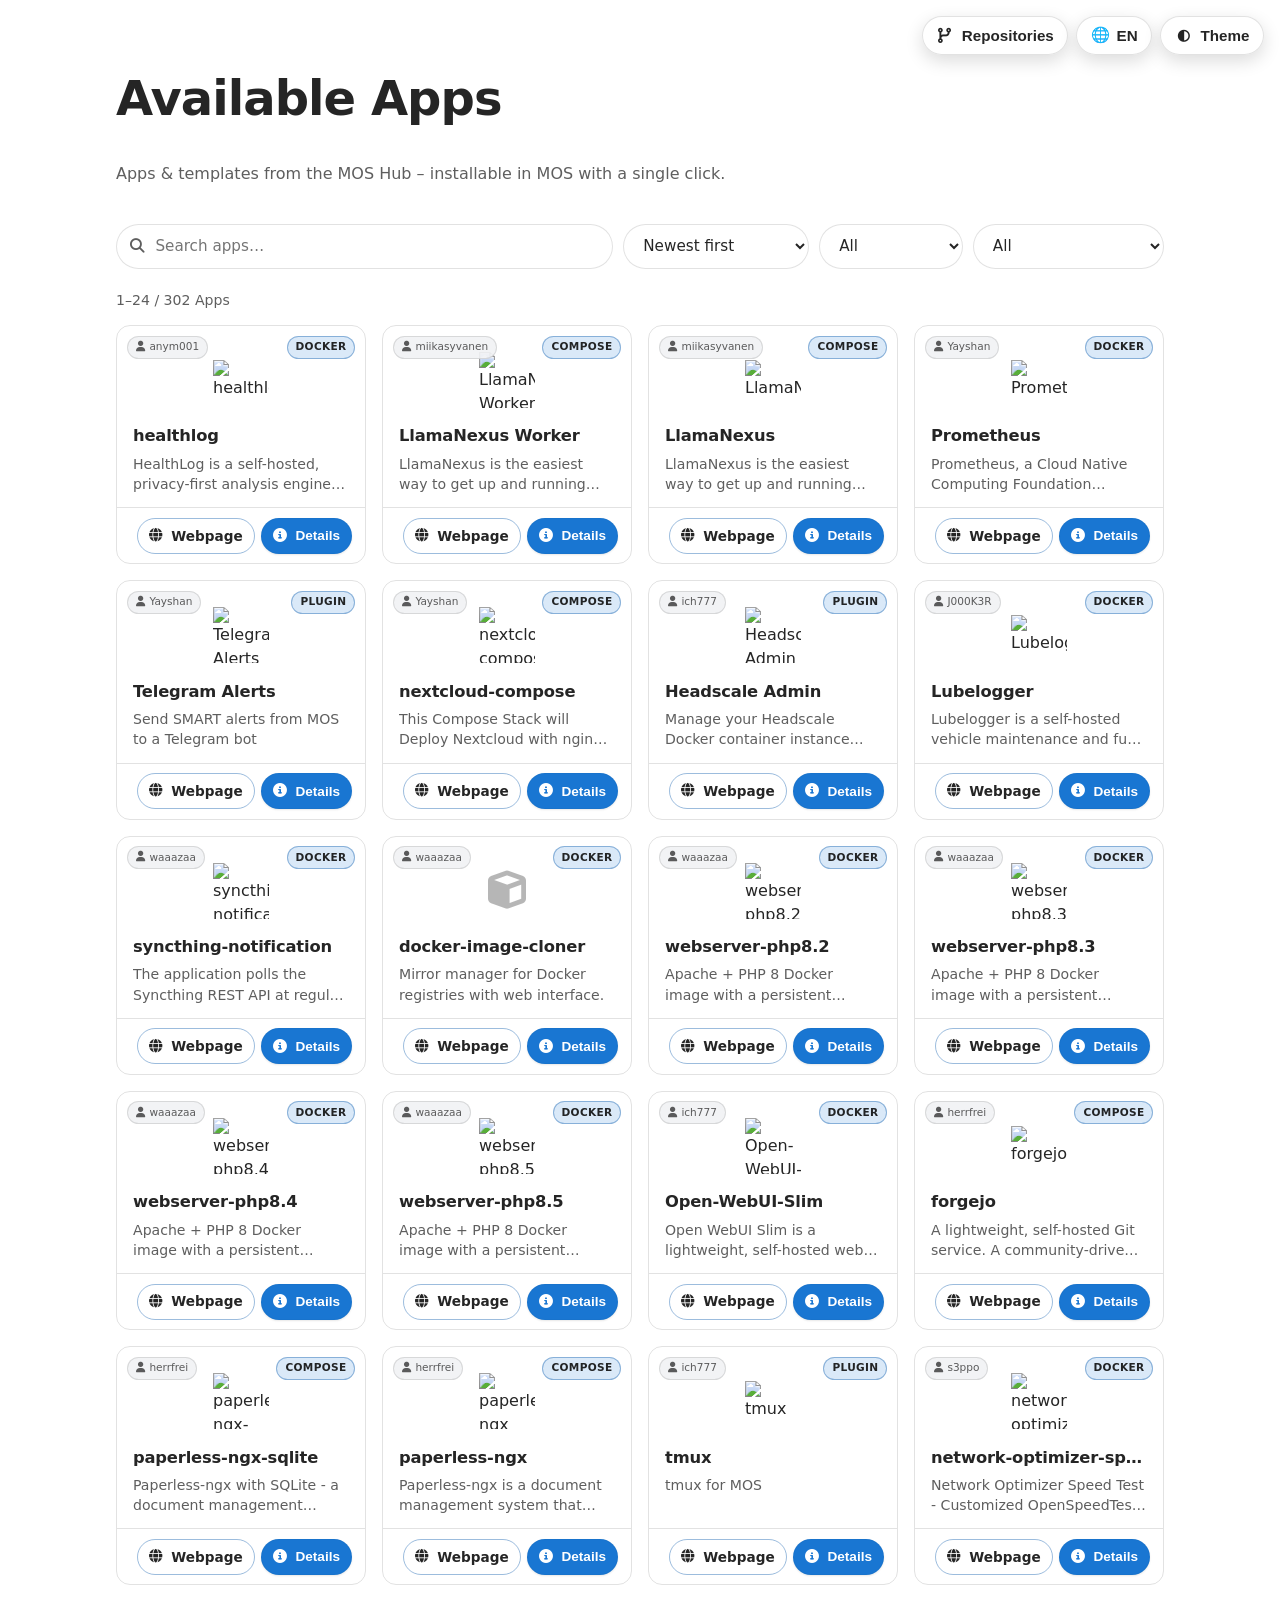
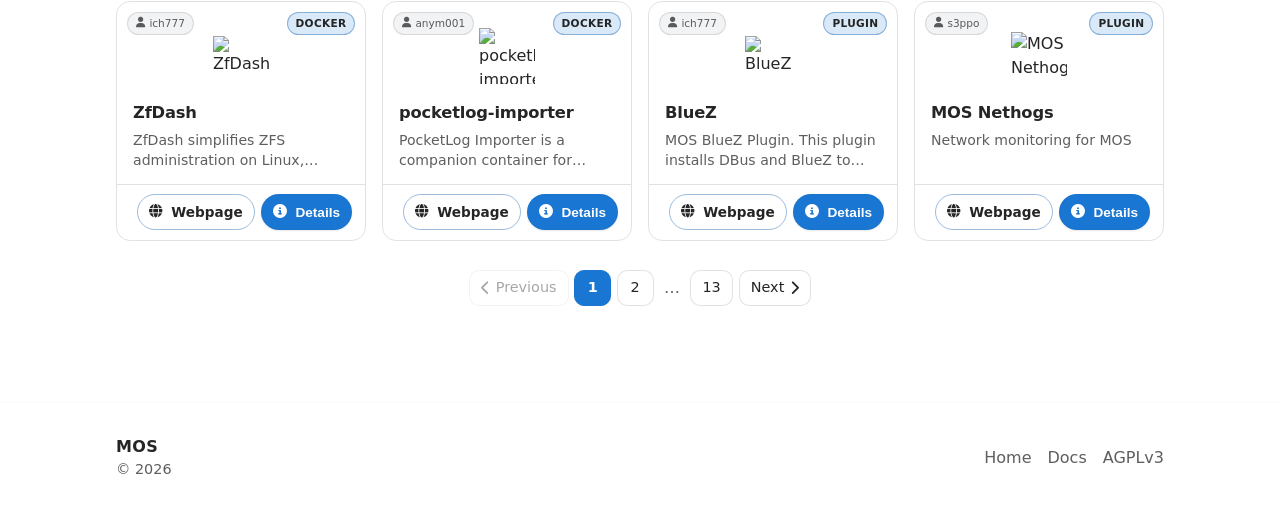
==== commit b40bf671: "Improvements - make sure that text spills not out of boxes - fix orga links - make sure to not displ" ====
--- a/apps.html
+++ b/apps.html
@@ -11,9 +11,9 @@
     <link id="favicon" rel="icon" type="image/png" href="./assets/mos-black_square.png" />
     <link id="apple-touch-icon" rel="apple-touch-icon" href="./assets/mos-black_square.png" />
 
-    <link rel="stylesheet" href="./styles.css?v=2026-04-19-4" />
+    <link rel="stylesheet" href="./styles.css?v=2026-04-19-6" />
     <link rel="stylesheet" href="https://cdnjs.cloudflare.com/ajax/libs/font-awesome/6.5.2/css/all.min.css" />
-    <script src="./translations.js?v=2026-04-19-5"></script>
+    <script src="./translations.js?v=2026-04-19-6"></script>
     <script defer src="./script.js?v=2026-04-19-5"></script>
     <script defer src="./apps-page.js?v=2026-04-19-5"></script>
   </head>
--- a/styles.css
+++ b/styles.css
@@ -668,10 +668,6 @@
   cursor: pointer;
   text-decoration: none;
 }
-.highlights .card.link:hover {
-  transform: translateY(-2px);
-  background: color-mix(in srgb, var(--surface) 98%, transparent);
-}
 .icon-badge {
   width: 2rem;
   height: 2rem;
@@ -755,6 +751,17 @@
   border-radius: var(--radius);
   padding: 1rem;
   box-shadow: none;
+  min-width: 0;
+  overflow-wrap: break-word;
+  word-break: break-word;
+}
+
+.card h3,
+.panel h3,
+.card p,
+.panel p {
+  overflow-wrap: break-word;
+  word-break: break-word;
 }
 
 .card p,
@@ -1003,7 +1010,7 @@
 
 @media (max-width: 640px) {
   .grid.cards {
-    grid-template-columns: repeat(2, minmax(0, 1fr));
+    grid-template-columns: 1fr;
   }
 }
 .grid.three {
@@ -1012,8 +1019,9 @@
   grid-template-columns: repeat(3, minmax(0, 1fr));
 }
 @media (max-width: 640px) {
+  .grid.two,
   .grid.three {
-    grid-template-columns: repeat(2, minmax(0, 1fr));
+    grid-template-columns: 1fr;
   }
 }
 
@@ -1250,11 +1258,10 @@
   border-radius: var(--radius);
   background: transparent;
   overflow: hidden;
-  transition: transform 0.15s ease, border-color 0.15s ease, background 0.15s ease;
+  transition: border-color 0.15s ease, background 0.15s ease;
 }
 
 .app-card:hover {
-  transform: translateY(-2px);
   border-color: color-mix(in srgb, var(--primary) 35%, var(--border));
   background: color-mix(in srgb, var(--surface) 98%, transparent);
 }
@@ -1268,8 +1275,10 @@
 }
 
 .app-card__media img {
+  width: auto;
+  height: auto;
   max-height: 56px;
-  max-width: 100%;
+  max-width: 56px;
   object-fit: contain;
 }
 
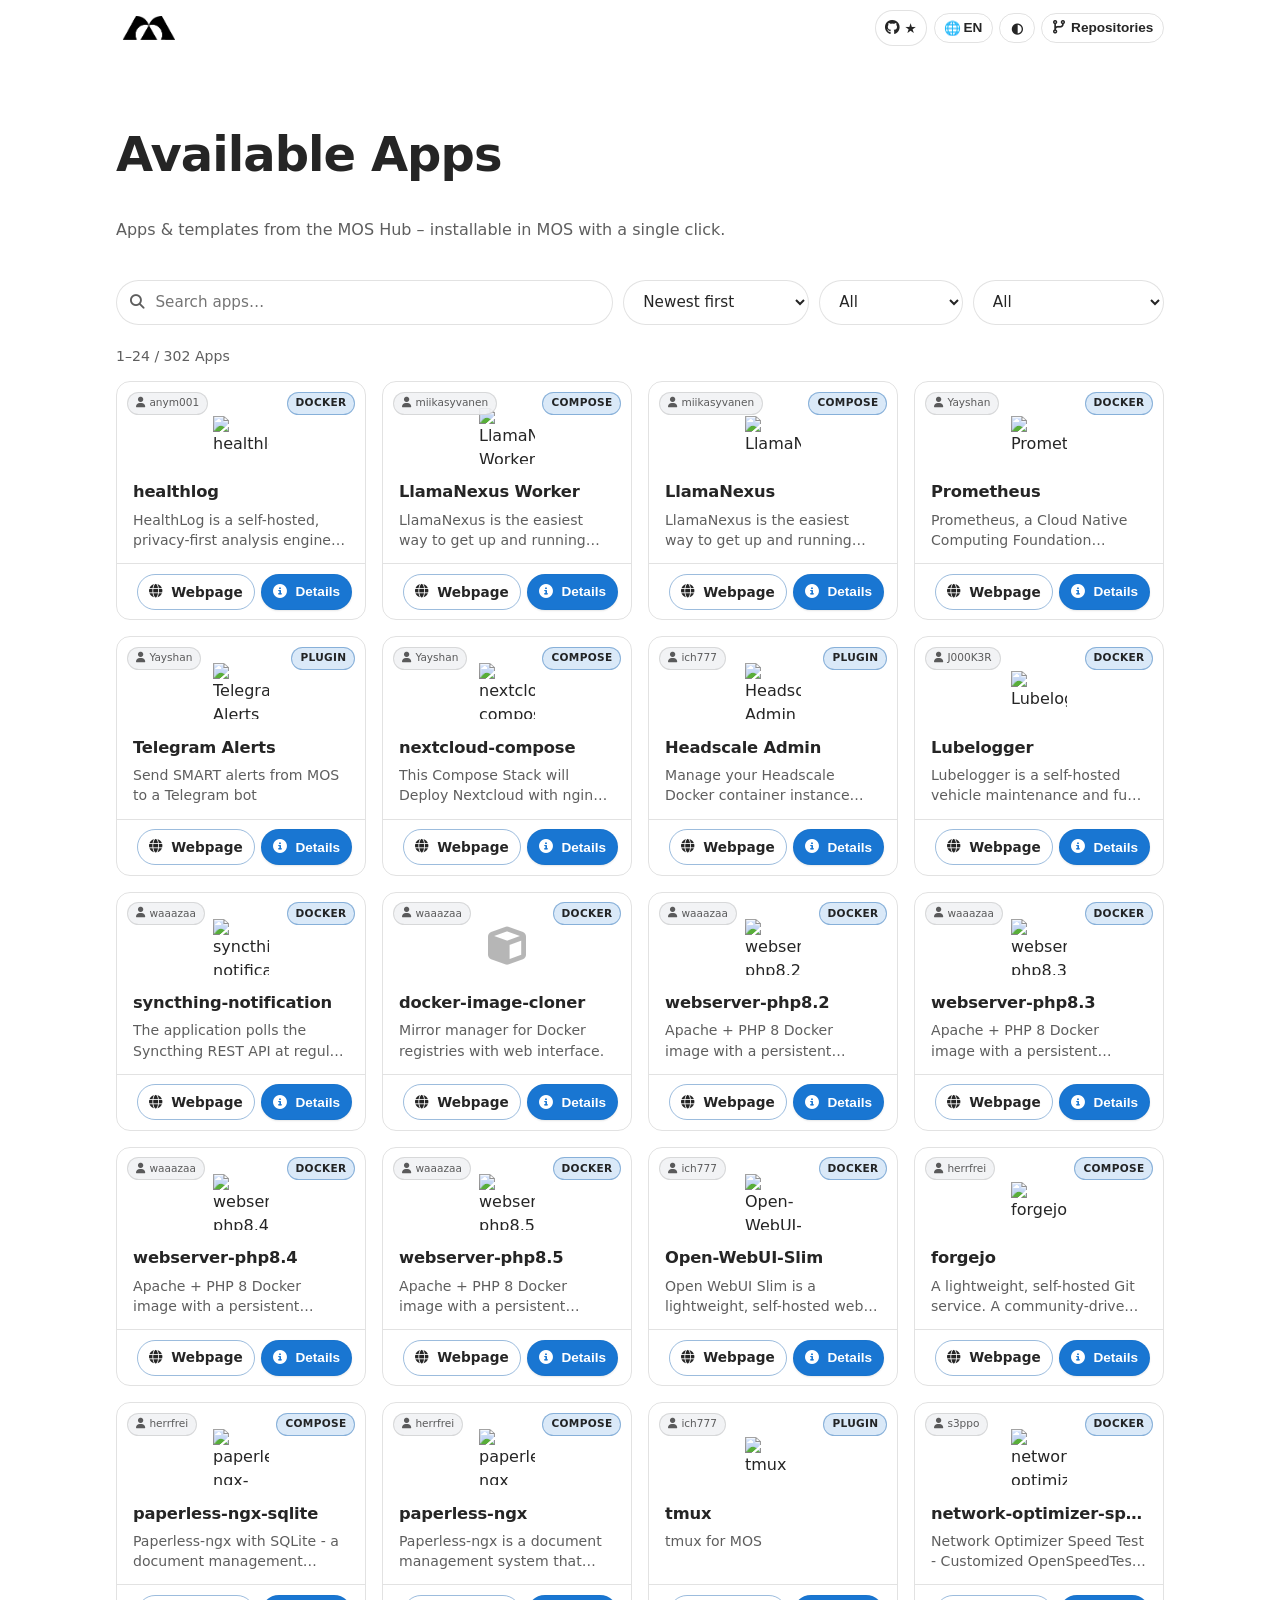
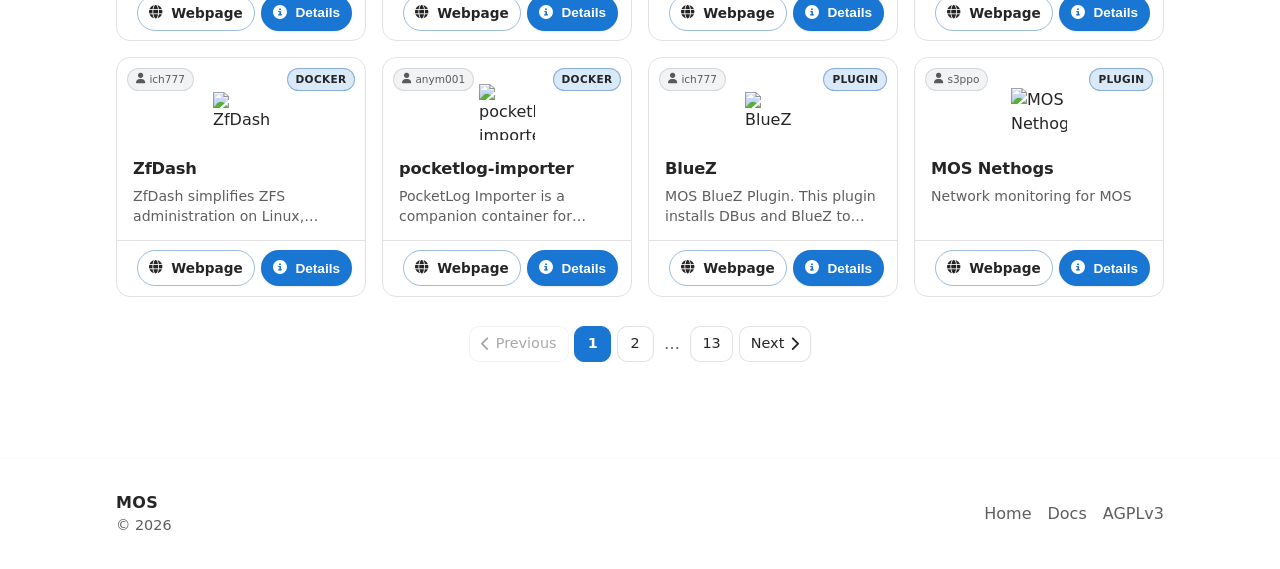
==== commit 967fbebb: "Füge Unterstützung für GitHub-Stars hinzu und verbessere das Styling der Header-Elemente" ====
--- a/apps.html
+++ b/apps.html
@@ -20,45 +20,81 @@
   <body>
     <a class="skip-link" href="#apps" data-i18n="skipLink">Zum Inhalt springen</a>
 
-    <div class="apps-floating-controls">
-      <button
-        id="apps-repos-btn"
-        class="btn btn-ghost"
-        type="button"
-        data-i18n-title="apps.repos.title"
-        data-i18n-aria-label="apps.repos.title"
-        title="Included Repositories"
-        aria-label="Included Repositories"
-        hidden
-      >
-        <span class="icon" aria-hidden="true"><i class="fa-solid fa-code-branch"></i></span>
-        <span class="hide-sm" data-i18n="apps.repos.button">Repositories</span>
-      </button>
-      <button
-        class="btn btn-ghost"
-        type="button"
-        data-action="toggle-language"
-        data-i18n-aria-label="header.language.ariaLabel"
-        data-i18n-title="header.language.title"
-        aria-label="Sprache umschalten"
-        title="Sprache"
-      >
-        <span class="icon" aria-hidden="true">🌐</span>
-        <span class="hide-sm" data-i18n="header.language">DE</span>
-      </button>
-      <button
-        class="btn btn-ghost"
-        type="button"
-        data-action="toggle-theme"
-        data-i18n-aria-label="header.theme.ariaLabel"
-        data-i18n-title="header.theme.title"
-        aria-label="Theme umschalten"
-        title="Theme"
-      >
-        <span class="icon" aria-hidden="true">◐</span>
-        <span class="hide-sm" data-i18n="header.theme">Theme</span>
-      </button>
-    </div>
+    <header class="site-header" role="banner">
+      <div class="info-bar" role="note" data-dismissible-info-bar hidden>
+        <div class="container info-bar__inner">
+          <p class="info-bar__text" data-i18n-html="announcement.arm64.html">
+            Neu: <strong>ARM64</strong> Build für MOS verfügbar. <a href="https://github.com/mos-nas/mos-releases/releases" target="_blank" rel="noopener">Zu den Releases</a>
+          </p>
+        </div>
+        <button class="info-bar__close" type="button" data-action="close-info-bar" data-i18n-aria-label="infoBar.close.ariaLabel" data-i18n-title="infoBar.close.title" aria-label="Hinweis schließen" title="Schließen">
+          <span aria-hidden="true">✕</span>
+        </button>
+      </div>
+
+      <div class="container header-inner">
+        <a class="brand" href="./index.html" data-i18n-aria-label="brand.ariaLabel" aria-label="MOS Start">
+          <span class="brand-mark" aria-hidden="true">
+            <img
+              class="brand-logo"
+              data-logo
+              data-light="./assets/mos-black.png"
+              data-dark="./assets/mos-white.png"
+              src="./assets/mos-white.png"
+              data-i18n-alt="brand.alt"
+              alt="MOS"
+              height="24"
+              style="height: 24px; width: auto"
+              decoding="async"
+            />
+          </span>
+          <span class="brand-text"></span>
+        </a>
+
+        <div class="header-actions">
+          <a class="github-stars" href="https://github.com/mos-nas/mos-releases" target="_blank" rel="noopener" data-i18n-title="header.github.title" title="GitHub Stars">
+            <span class="github-stars__icon" aria-hidden="true"><i class="fa-brands fa-github"></i></span>
+            <span class="github-stars__count" id="github-stars-count">★</span>
+          </a>
+          <button
+            class="btn btn-ghost"
+            type="button"
+            data-action="toggle-language"
+            data-i18n-aria-label="header.language.ariaLabel"
+            data-i18n-title="header.language.title"
+            aria-label="Sprache umschalten"
+            title="Sprache"
+          >
+            <span class="icon" aria-hidden="true">🌐</span>
+            <span class="hide-sm" data-i18n="header.language">DE</span>
+          </button>
+          <button
+            class="btn btn-ghost"
+            type="button"
+            data-action="toggle-theme"
+            data-i18n-aria-label="header.theme.ariaLabel"
+            data-i18n-title="header.theme.title"
+            aria-label="Theme umschalten"
+            title="Theme"
+          >
+            <span class="icon" aria-hidden="true">◐</span>
+          </button>
+          <button
+            id="apps-repos-btn"
+            class="btn btn-ghost"
+            type="button"
+            data-i18n-title="apps.repos.title"
+            data-i18n-aria-label="apps.repos.title"
+            title="Included Repositories"
+            aria-label="Included Repositories"
+            hidden
+          >
+            <span class="icon" aria-hidden="true"><i class="fa-solid fa-code-branch"></i></span>
+            <span class="hide-sm" data-i18n="apps.repos.button">Repositories</span>
+          </button>
+        </div>
+      </div>
+    </header>
 
     <main class="apps-page">
       <section id="apps" class="section">
--- a/styles.css
+++ b/styles.css
@@ -243,9 +243,9 @@
   display: flex;
   align-items: center;
   justify-content: space-between;
-  gap: 1rem;
-  min-height: 72px;
-  padding: 0.9rem 0;
+  gap: 0.6rem;
+  min-height: 56px;
+  padding: 0.5rem 0;
   flex-wrap: nowrap;
 }
 
@@ -335,8 +335,8 @@
 .brand {
   display: inline-flex;
   align-items: center;
-  gap: 0.6rem;
-  padding: 0.35rem 0.6rem;
+  gap: 0.35rem;
+  padding: 0.25rem 0.4rem;
   border-radius: 999px;
   flex-shrink: 0;
   white-space: nowrap;
@@ -344,7 +344,7 @@
 
 .brand-logo {
   display: block;
-  height: 28px;
+  height: 24px;
   width: auto;
   object-fit: contain;
 }
@@ -366,8 +366,8 @@
 
 .nav {
   display: flex;
-  gap: 0.9rem;
-  padding: 0.2rem 0.4rem;
+  gap: 0.3rem;
+  padding: 0.15rem 0.25rem;
   border: 1px solid var(--border);
   border-radius: 999px;
   background: color-mix(in srgb, var(--surface) 92%, transparent);
@@ -376,11 +376,12 @@
 }
 
 .nav-link {
-  padding: 0.45rem 0.6rem;
+  padding: 0.35rem 0.5rem;
   border-radius: 999px;
   color: var(--muted);
   white-space: nowrap;
   flex-shrink: 0;
+  font-size: 0.9rem;
 }
 
 .nav-link:hover {
@@ -389,23 +390,28 @@
   background: var(--surface2);
 }
 
+.nav-link.active {
+  color: var(--text);
+  background: var(--surface2);
+}
+
 .header-actions {
   display: flex;
   align-items: center;
-  gap: 0.6rem;
+  gap: 0.4rem;
   flex-wrap: nowrap;
   flex-shrink: 0;
 }
 
 /* Header buttons: slightly smaller than page CTAs */
 .site-header .header-actions .btn {
-  padding: 0.5rem 0.75rem;
-  font-size: 0.92rem;
-  gap: 0.45rem;
+  padding: 0.4rem 0.6rem;
+  font-size: 0.85rem;
+  gap: 0.3rem;
 }
 
 .site-header .header-actions .icon {
-  width: 1rem;
+  width: 0.9rem;
 }
 
 .btn {
@@ -1830,3 +1836,41 @@
   width: 100%;
   justify-content: center;
 }
+
+/* GitHub Stars Button */
+.github-stars {
+  display: inline-flex;
+  align-items: center;
+  gap: 0.3rem;
+  padding: 0.4rem 0.6rem;
+  border-radius: 999px;
+  border: 1px solid var(--border);
+  background: color-mix(in srgb, var(--surface) 92%, transparent);
+  color: var(--text);
+  text-decoration: none;
+  font-weight: 650;
+  font-size: 0.85rem;
+  transition: background 180ms ease, box-shadow 180ms ease;
+  flex-shrink: 0;
+}
+
+.github-stars:hover {
+  background: var(--surface2);
+  text-decoration: none;
+}
+
+.github-stars:active {
+  transform: translateY(1px);
+}
+
+.github-stars__icon {
+  display: inline-flex;
+  align-items: center;
+  justify-content: center;
+  width: 0.9rem;
+  font-size: 0.95rem;
+}
+
+.github-stars__count {
+  white-space: nowrap;
+}
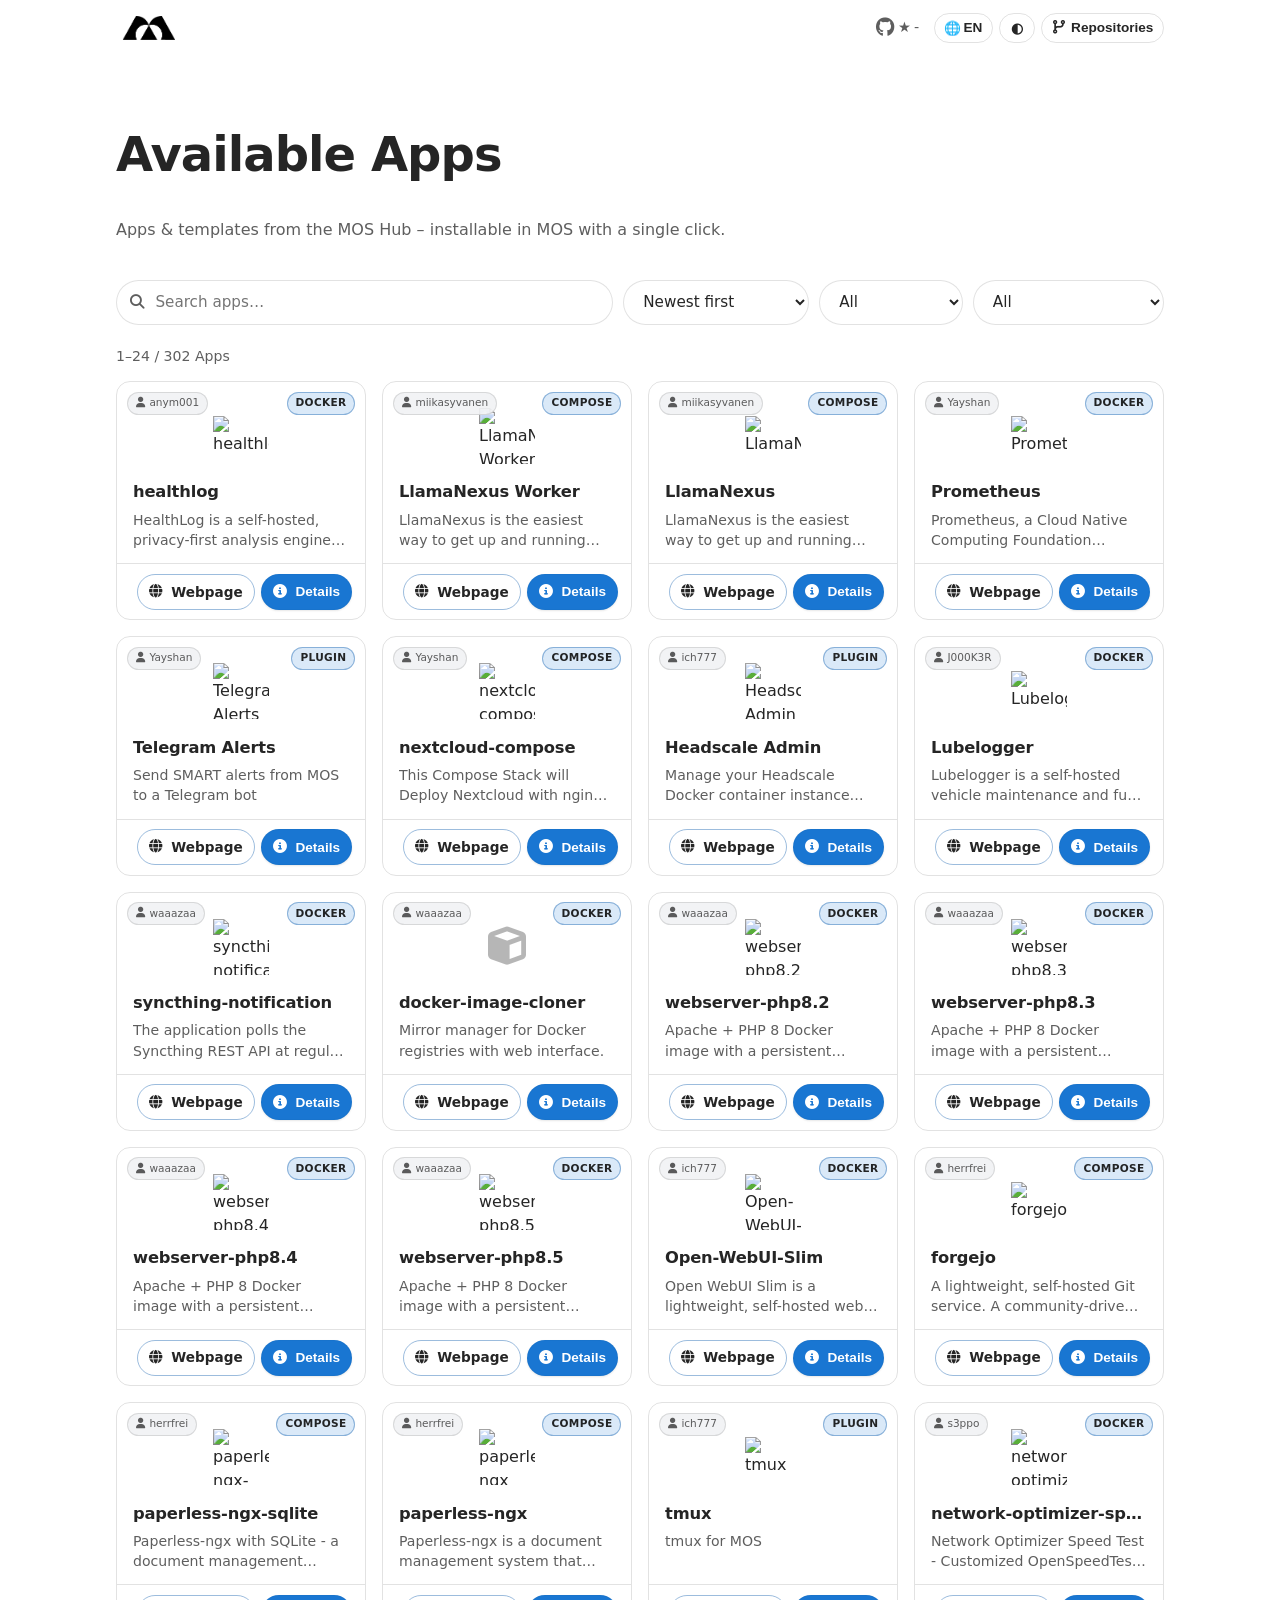
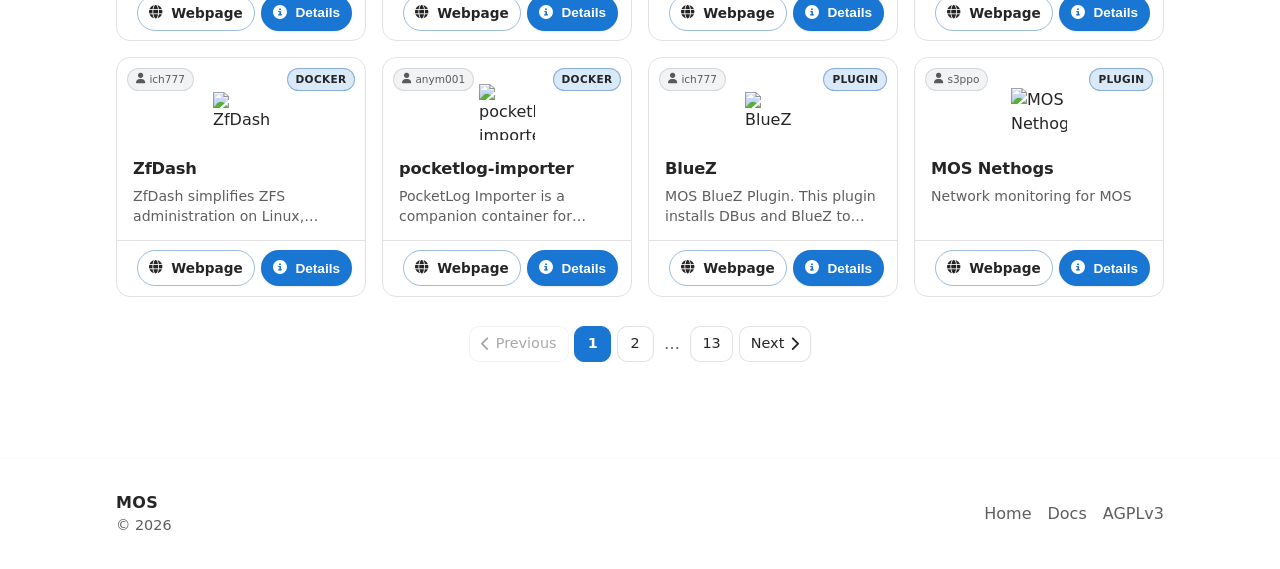
==== commit 9f77b404: "Füge Unterstützung für GitHub-Stars hinzu und verbessere das Styling des Links" ====
--- a/apps.html
+++ b/apps.html
@@ -52,10 +52,7 @@
         </a>
 
         <div class="header-actions">
-          <a class="github-stars" href="https://github.com/mos-nas/mos-releases" target="_blank" rel="noopener" data-i18n-title="header.github.title" title="GitHub Stars">
-            <span class="github-stars__icon" aria-hidden="true"><i class="fa-brands fa-github"></i></span>
-            <span class="github-stars__count" id="github-stars-count">★</span>
-          </a>
+          <a href="https://github.com/mos-nas/mos-releases" target="_blank" rel="noopener" class="nav-link" id="gh-star-link"><i class="fa-brands fa-github"></i> ★ <span id="gh-star-count">-</span></a>
           <button
             class="btn btn-ghost"
             type="button"
@@ -172,5 +169,16 @@
         <div id="apps-detail-content"></div>
       </div>
     </div>
+    <script>
+      fetch('https://api.github.com/repos/mos-nas/mos-releases')
+        .then(function(r) { return r.json(); })
+        .then(function(data) {
+          var el = document.getElementById('gh-star-count');
+          if (el && typeof data.stargazers_count === 'number') {
+            el.textContent = data.stargazers_count;
+          }
+        })
+        .catch(function() {});
+    </script>
   </body>
 </html>
--- a/styles.css
+++ b/styles.css
@@ -395,6 +395,16 @@
   background: var(--surface2);
 }
 
+#gh-star-link {
+  display: inline-flex;
+  align-items: center;
+  gap: 0.2rem;
+}
+
+#gh-star-link i {
+  font-size: 1.2rem;
+}
+
 .header-actions {
   display: flex;
   align-items: center;
@@ -1836,41 +1846,3 @@
   width: 100%;
   justify-content: center;
 }
-
-/* GitHub Stars Button */
-.github-stars {
-  display: inline-flex;
-  align-items: center;
-  gap: 0.3rem;
-  padding: 0.4rem 0.6rem;
-  border-radius: 999px;
-  border: 1px solid var(--border);
-  background: color-mix(in srgb, var(--surface) 92%, transparent);
-  color: var(--text);
-  text-decoration: none;
-  font-weight: 650;
-  font-size: 0.85rem;
-  transition: background 180ms ease, box-shadow 180ms ease;
-  flex-shrink: 0;
-}
-
-.github-stars:hover {
-  background: var(--surface2);
-  text-decoration: none;
-}
-
-.github-stars:active {
-  transform: translateY(1px);
-}
-
-.github-stars__icon {
-  display: inline-flex;
-  align-items: center;
-  justify-content: center;
-  width: 0.9rem;
-  font-size: 0.95rem;
-}
-
-.github-stars__count {
-  white-space: nowrap;
-}
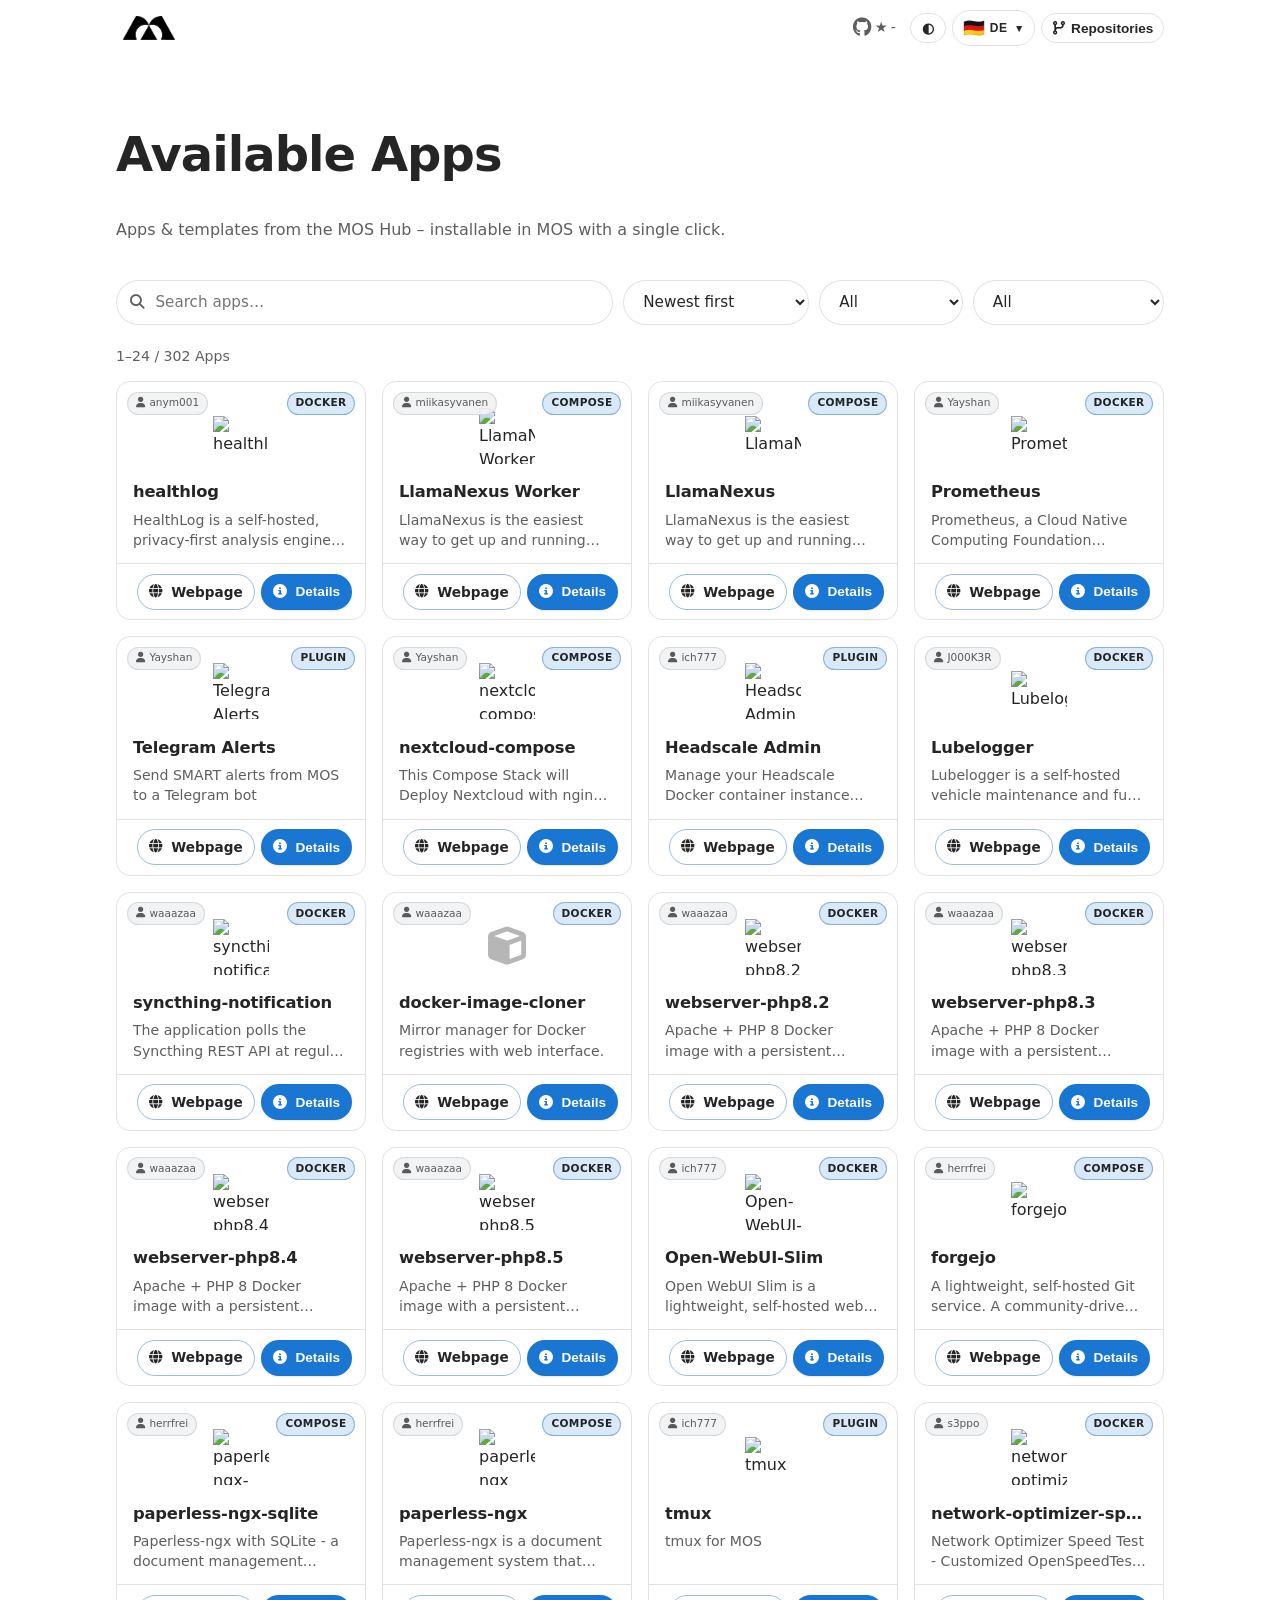
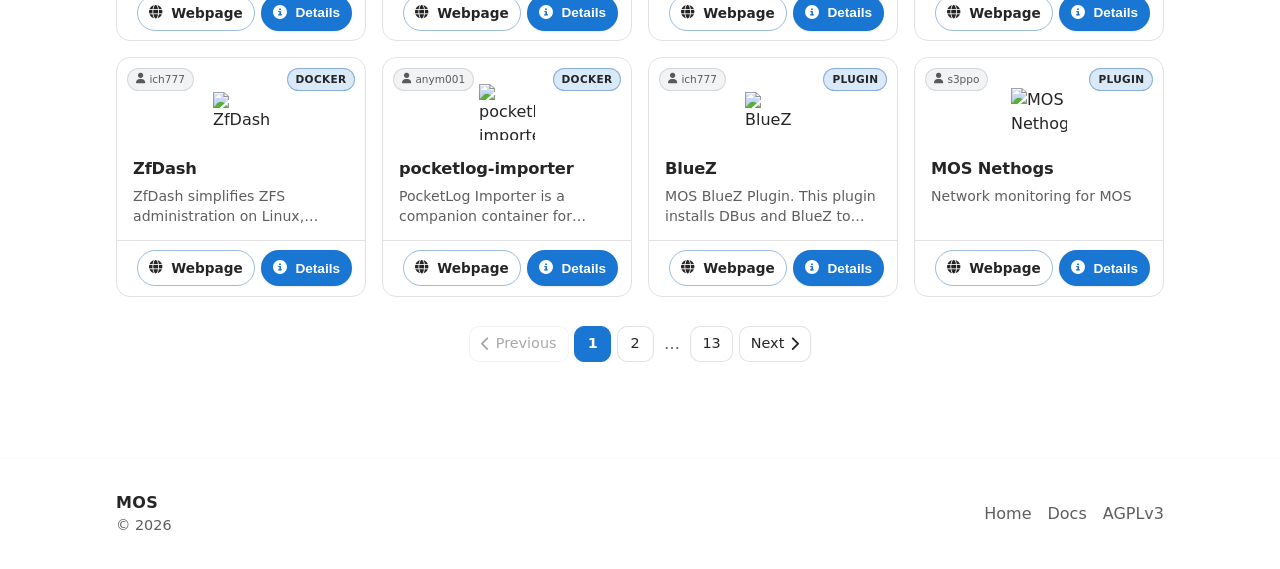
==== commit 25e29f03: "Füge Unterstützung für ein Dropdown-Menü zur Sprachumschaltung hinzu und verbessere die Sprachoption" ====
--- a/apps.html
+++ b/apps.html
@@ -21,17 +21,6 @@
     <a class="skip-link" href="#apps" data-i18n="skipLink">Zum Inhalt springen</a>
 
     <header class="site-header" role="banner">
-      <div class="info-bar" role="note" data-dismissible-info-bar hidden>
-        <div class="container info-bar__inner">
-          <p class="info-bar__text" data-i18n-html="announcement.arm64.html">
-            Neu: <strong>ARM64</strong> Build für MOS verfügbar. <a href="https://github.com/mos-nas/mos-releases/releases" target="_blank" rel="noopener">Zu den Releases</a>
-          </p>
-        </div>
-        <button class="info-bar__close" type="button" data-action="close-info-bar" data-i18n-aria-label="infoBar.close.ariaLabel" data-i18n-title="infoBar.close.title" aria-label="Hinweis schließen" title="Schließen">
-          <span aria-hidden="true">✕</span>
-        </button>
-      </div>
-
       <div class="container header-inner">
         <a class="brand" href="./index.html" data-i18n-aria-label="brand.ariaLabel" aria-label="MOS Start">
           <span class="brand-mark" aria-hidden="true">
@@ -52,19 +41,11 @@
         </a>
 
         <div class="header-actions">
-          <a href="https://github.com/mos-nas/mos-releases" target="_blank" rel="noopener" class="nav-link" id="gh-star-link"><i class="fa-brands fa-github"></i> ★ <span id="gh-star-count">-</span></a>
-          <button
-            class="btn btn-ghost"
-            type="button"
-            data-action="toggle-language"
-            data-i18n-aria-label="header.language.ariaLabel"
-            data-i18n-title="header.language.title"
-            aria-label="Sprache umschalten"
-            title="Sprache"
-          >
-            <span class="icon" aria-hidden="true">🌐</span>
-            <span class="hide-sm" data-i18n="header.language">DE</span>
-          </button>
+          <a href="https://github.com/mos-nas/mos-releases" target="_blank" rel="noopener" class="nav-link" id="gh-star-link">
+            <i class="fa-brands fa-github"></i>
+            ★
+            <span id="gh-star-count">-</span>
+          </a>
           <button
             class="btn btn-ghost"
             type="button"
@@ -76,6 +57,33 @@
           >
             <span class="icon" aria-hidden="true">◐</span>
           </button>
+          <div class="language-dropdown">
+            <button
+              class="btn btn-ghost language-toggle"
+              type="button"
+              onclick="window.toggleLanguageMenu()"
+              data-i18n-aria-label="header.language.ariaLabel"
+              data-i18n-title="header.language.title"
+              aria-label="Sprache umschalten"
+              title="Sprache"
+              aria-haspopup="true"
+              aria-expanded="false"
+            >
+              <span class="flag" aria-hidden="true">🇩🇪</span>
+              <span class="lang-code" aria-hidden="true">DE</span>
+              <span class="dropdown-icon" aria-hidden="true">▼</span>
+            </button>
+            <div class="language-menu" hidden>
+              <button class="language-option" data-lang="de" aria-current="page" type="button" onclick="window.selectLanguage('de')">
+                <span class="flag">🇩🇪</span>
+                <span class="lang-code">DE</span>
+              </button>
+              <button class="language-option" data-lang="en" type="button" onclick="window.selectLanguage('en')">
+                <span class="flag">🇬🇧</span>
+                <span class="lang-code">EN</span>
+              </button>
+            </div>
+          </div>
           <button
             id="apps-repos-btn"
             class="btn btn-ghost"
@@ -104,14 +112,7 @@
           <div class="apps-toolbar">
             <div class="apps-search">
               <i class="fa-solid fa-magnifying-glass apps-search__icon" aria-hidden="true"></i>
-              <input
-                id="apps-search"
-                type="search"
-                class="apps-search__input"
-                data-i18n-placeholder="apps.search.placeholder"
-                placeholder="Apps durchsuchen…"
-                autocomplete="off"
-              />
+              <input id="apps-search" type="search" class="apps-search__input" data-i18n-placeholder="apps.search.placeholder" placeholder="Apps durchsuchen…" autocomplete="off" />
             </div>
             <select id="apps-sort" class="apps-select" data-i18n-aria-label="apps.sort.label" aria-label="Sortierung">
               <option value="date_desc" data-i18n="apps.sort.dateDesc">Neueste zuerst</option>
@@ -171,14 +172,16 @@
     </div>
     <script>
       fetch('https://api.github.com/repos/mos-nas/mos-releases')
-        .then(function(r) { return r.json(); })
-        .then(function(data) {
+        .then(function (r) {
+          return r.json();
+        })
+        .then(function (data) {
           var el = document.getElementById('gh-star-count');
           if (el && typeof data.stargazers_count === 'number') {
             el.textContent = data.stargazers_count;
           }
         })
-        .catch(function() {});
+        .catch(function () {});
     </script>
   </body>
 </html>
--- a/styles.css
+++ b/styles.css
@@ -232,8 +232,6 @@
   background: color-mix(in srgb, var(--header-footer-bg) 82%, transparent);
   border-bottom: none;
   box-shadow: none;
-  /* Prevent decorative pseudo-elements from overlapping the page content */
-  overflow: hidden;
 }
 
 .site-header::after {
@@ -422,6 +420,88 @@
 
 .site-header .header-actions .icon {
   width: 0.9rem;
+}
+
+/* Language Dropdown */
+.language-dropdown {
+  position: relative;
+}
+
+.language-toggle {
+  gap: 0.25rem;
+}
+
+.language-toggle .flag {
+  font-size: 1.1rem;
+}
+
+.language-toggle .lang-code {
+  font-size: 0.75rem;
+  font-weight: 700;
+  letter-spacing: 0.05em;
+}
+
+.language-toggle .dropdown-icon {
+  font-size: 0.65rem;
+  margin-left: 0.1rem;
+}
+
+.language-menu {
+  position: absolute;
+  top: 100%;
+  right: 0;
+  min-width: 200px;
+  margin-top: 0.5rem;
+  background: var(--surface);
+  border: 1px solid var(--border);
+  border-radius: var(--radius-sm);
+  box-shadow: var(--elev-2);
+  display: flex;
+  flex-direction: column;
+  z-index: 1000;
+}
+
+.language-menu[hidden] {
+  display: none;
+}
+
+.language-option {
+  display: flex;
+  align-items: center;
+  gap: 0.75rem;
+  padding: 0.75rem 1rem;
+  background: transparent;
+  border: none;
+  color: var(--text);
+  cursor: pointer;
+  text-align: left;
+  transition: background-color 0.2s ease;
+  font-size: 0.95rem;
+}
+
+.language-option:hover,
+.language-option:focus {
+  background: var(--surface2);
+  outline: none;
+}
+
+.language-option[aria-current="page"] {
+  background: color-mix(in srgb, var(--primary) 12%, transparent);
+  font-weight: 600;
+}
+
+.language-option .flag {
+  font-size: 1.3rem;
+  min-width: 1.5rem;
+  display: flex;
+  align-items: center;
+  justify-content: center;
+}
+
+.language-option .lang-code {
+  font-weight: 700;
+  letter-spacing: 0.05em;
+  font-size: 0.9rem;
 }
 
 .btn {
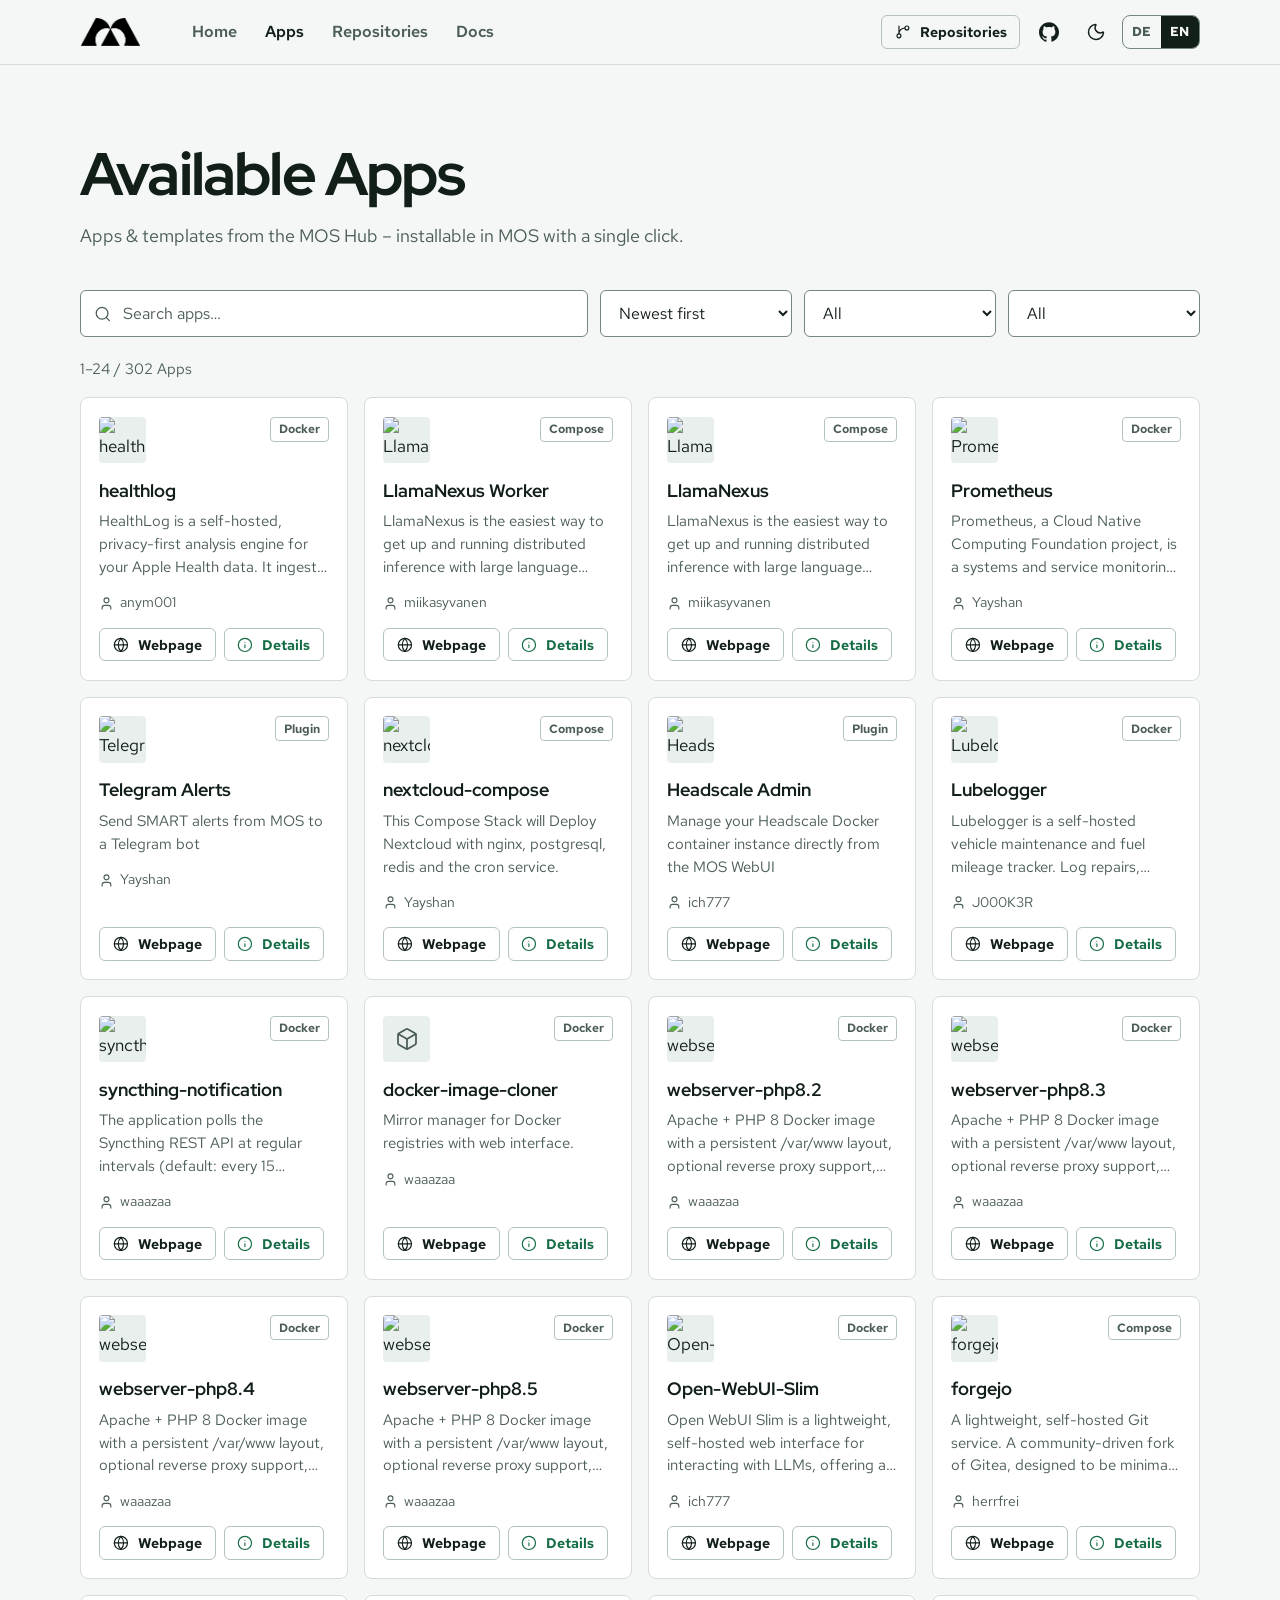
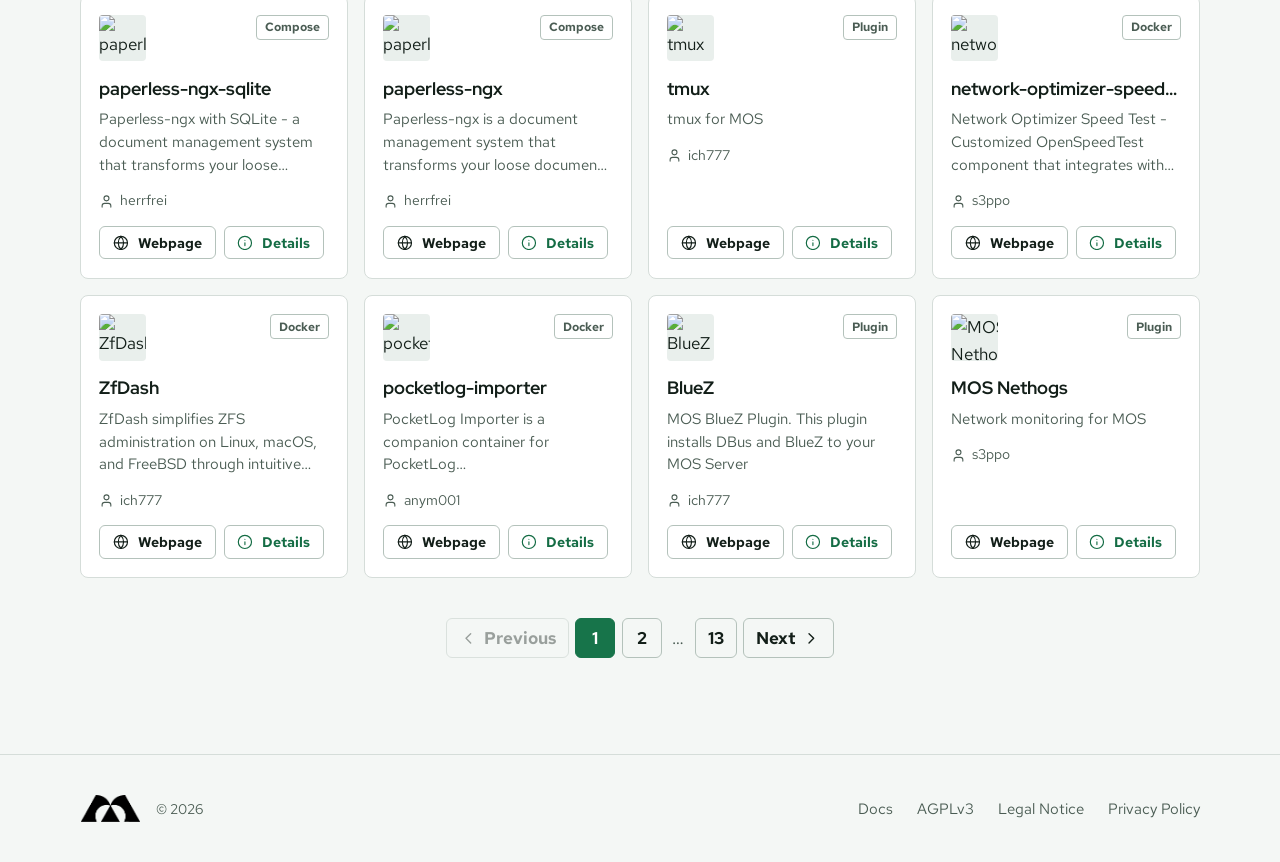
==== commit 5c203506: "Refactor website" ====
--- a/apps.html
+++ b/apps.html
@@ -4,151 +4,130 @@
     <meta charset="UTF-8" />
     <meta name="viewport" content="width=device-width, initial-scale=1" />
     <meta name="color-scheme" content="light dark" />
-
     <title data-i18n="apps.page.title">Apps – MOS</title>
-    <meta name="description" data-i18n-content="apps.subtitle" content="Apps & Templates aus dem MOS Hub – mit einem Klick in MOS installierbar." />
-
-    <link id="favicon" rel="icon" type="image/png" href="./assets/mos-black_square.png" />
-    <link id="apple-touch-icon" rel="apple-touch-icon" href="./assets/mos-black_square.png" />
-
-    <link rel="stylesheet" href="./styles.css?v=2026-04-19-6" />
-    <link rel="stylesheet" href="https://cdnjs.cloudflare.com/ajax/libs/font-awesome/6.5.2/css/all.min.css" />
-    <script src="./translations.js?v=2026-04-19-6"></script>
-    <script defer src="./script.js?v=2026-04-19-5"></script>
-    <script defer src="./apps-page.js?v=2026-04-19-5"></script>
+    <meta name="description" data-i18n-content="apps.subtitle" content="Apps &amp; Templates aus dem MOS Hub – mit einem Klick in MOS installierbar." />
+    <link rel="icon" type="image/png" href="./assets/mos-black_square.png" media="(prefers-color-scheme: light)" />
+    <link rel="icon" type="image/png" href="./assets/mos-white_square.png" media="(prefers-color-scheme: dark)" />
+    <link rel="apple-touch-icon" href="./assets/mos-black_square.png" />
+    <link rel="preload" href="./assets/fonts/red-hat-display-latin-wght-normal.woff2" as="font" type="font/woff2" crossorigin />
+    <link rel="preload" href="./assets/fonts/red-hat-text-latin-wght-normal.woff2" as="font" type="font/woff2" crossorigin />
+    <script>
+      (function () {
+        var t = null;
+        try {
+          t = localStorage.getItem('mos-landing-theme');
+        } catch (e) {}
+        if (t !== 'light' && t !== 'dark') {
+          t = window.matchMedia && window.matchMedia('(prefers-color-scheme: dark)').matches ? 'dark' : 'light';
+        }
+        document.documentElement.setAttribute('data-theme', t);
+      })();
+    </script>
+    <link rel="stylesheet" href="./styles.css" />
+    <script defer src="./translations.js"></script>
+    <script defer src="./script.js"></script>
+    <script defer src="./apps-page.js"></script>
   </head>
   <body>
+<svg xmlns="http://www.w3.org/2000/svg" style="display:none">
+<symbol id="i-chevron-left" viewBox="0 0 24 24"><path d="m15 18-6-6 6-6" /></symbol>
+<symbol id="i-chevron-right" viewBox="0 0 24 24"><path d="m9 18 6-6-6-6" /></symbol>
+<symbol id="i-check" viewBox="0 0 24 24"><path d="M20 6 9 17l-5-5" /></symbol>
+<symbol id="i-search" viewBox="0 0 24 24"><path d="m21 21-4.34-4.34" /><circle cx="11" cy="11" r="8" /></symbol>
+<symbol id="i-link" viewBox="0 0 24 24"><path d="M10 13a5 5 0 0 0 7.54.54l3-3a5 5 0 0 0-7.07-7.07l-1.72 1.71" /><path d="M14 11a5 5 0 0 0-7.54-.54l-3 3a5 5 0 0 0 7.07 7.07l1.71-1.71" /></symbol>
+<symbol id="i-external-link" viewBox="0 0 24 24"><path d="M15 3h6v6" /><path d="M10 14 21 3" /><path d="M18 13v6a2 2 0 0 1-2 2H5a2 2 0 0 1-2-2V8a2 2 0 0 1 2-2h6" /></symbol>
+<symbol id="i-user" viewBox="0 0 24 24"><path d="M19 21v-2a4 4 0 0 0-4-4H9a4 4 0 0 0-4 4v2" /><circle cx="12" cy="7" r="4" /></symbol>
+<symbol id="i-box" viewBox="0 0 24 24"><path d="M21 8a2 2 0 0 0-1-1.73l-7-4a2 2 0 0 0-2 0l-7 4A2 2 0 0 0 3 8v8a2 2 0 0 0 1 1.73l7 4a2 2 0 0 0 2 0l7-4A2 2 0 0 0 21 16Z" /><path d="m3.3 7 8.7 5 8.7-5" /><path d="M12 22V12" /></symbol>
+<symbol id="i-git-branch" viewBox="0 0 24 24"><path d="M15 6a9 9 0 0 0-9 9V3" /><circle cx="18" cy="6" r="3" /><circle cx="6" cy="18" r="3" /></symbol>
+<symbol id="i-globe" viewBox="0 0 24 24"><circle cx="12" cy="12" r="10" /><path d="M12 2a14.5 14.5 0 0 0 0 20 14.5 14.5 0 0 0 0-20" /><path d="M2 12h20" /></symbol>
+<symbol id="i-gift" viewBox="0 0 24 24"><path d="M12 7v14" /><path d="M20 11v8a2 2 0 0 1-2 2H6a2 2 0 0 1-2-2v-8" /><path d="M7.5 7a1 1 0 0 1 0-5A4.8 8 0 0 1 12 7a4.8 8 0 0 1 4.5-5 1 1 0 0 1 0 5" /><rect x="3" y="7" width="18" height="4" rx="1" /></symbol>
+<symbol id="i-file-text" viewBox="0 0 24 24"><path d="M6 22a2 2 0 0 1-2-2V4a2 2 0 0 1 2-2h8a2.4 2.4 0 0 1 1.704.706l3.588 3.588A2.4 2.4 0 0 1 20 8v12a2 2 0 0 1-2 2z" /><path d="M14 2v5a1 1 0 0 0 1 1h5" /><path d="M10 9H8" /><path d="M16 13H8" /><path d="M16 17H8" /></symbol>
+<symbol id="i-info" viewBox="0 0 24 24"><circle cx="12" cy="12" r="10" /><path d="M12 16v-4" /><path d="M12 8h.01" /></symbol>
+<symbol id="i-life-buoy" viewBox="0 0 24 24"><circle cx="12" cy="12" r="10" /><path d="m4.93 4.93 4.24 4.24" /><path d="m14.83 9.17 4.24-4.24" /><path d="m14.83 14.83 4.24 4.24" /><path d="m9.17 14.83-4.24 4.24" /><circle cx="12" cy="12" r="4" /></symbol>
+<symbol id="i-sun" viewBox="0 0 24 24"><circle cx="12" cy="12" r="4" /><path d="M12 2v2" /><path d="M12 20v2" /><path d="m4.93 4.93 1.41 1.41" /><path d="m17.66 17.66 1.41 1.41" /><path d="M2 12h2" /><path d="M20 12h2" /><path d="m6.34 17.66-1.41 1.41" /><path d="m19.07 4.93-1.41 1.41" /></symbol>
+<symbol id="i-moon" viewBox="0 0 24 24"><path d="M20.985 12.486a9 9 0 1 1-9.473-9.472c.405-.022.617.46.402.803a6 6 0 0 0 8.268 8.268c.344-.215.825-.004.803.401" /></symbol>
+<symbol id="i-menu" viewBox="0 0 24 24"><path d="M4 5h16" /><path d="M4 12h16" /><path d="M4 19h16" /></symbol>
+<symbol id="i-x" viewBox="0 0 24 24"><path d="M18 6 6 18" /><path d="m6 6 12 12" /></symbol>
+<symbol id="i-arrow-down" viewBox="0 0 24 24"><path d="M12 5v14" /><path d="m19 12-7 7-7-7" /></symbol>
+<symbol id="i-download" viewBox="0 0 24 24"><path d="M12 15V3" /><path d="M21 15v4a2 2 0 0 1-2 2H5a2 2 0 0 1-2-2v-4" /><path d="m7 10 5 5 5-5" /></symbol>
+<symbol id="i-book-open" viewBox="0 0 24 24"><path d="M12 5v16" /><path d="M20.001 19A2 2 0 0022 17V5a2 2 0 00-1.999-2L16 3.002A5 5 0 0012 5a5 5 0 00-4-2H4a2 2 0 00-2 2v12a2 2 0 001.999 2H8a5 5 0 014 2 5 5 0 014-2z" /></symbol>
+<symbol id="i-copy" viewBox="0 0 24 24"><rect width="14" height="14" x="8" y="8" rx="2" ry="2" /><path d="M4 16c-1.1 0-2-.9-2-2V4c0-1.1.9-2 2-2h10c1.1 0 2 .9 2 2" /></symbol>
+<symbol id="b-github" viewBox="0 0 24 24"><path d="M12 .297c-6.63 0-12 5.373-12 12 0 5.303 3.438 9.8 8.205 11.385.6.113.82-.258.82-.577 0-.285-.01-1.04-.015-2.04-3.338.724-4.042-1.61-4.042-1.61C4.422 18.07 3.633 17.7 3.633 17.7c-1.087-.744.084-.729.084-.729 1.205.084 1.838 1.236 1.838 1.236 1.07 1.835 2.809 1.305 3.495.998.108-.776.417-1.305.76-1.605-2.665-.3-5.466-1.332-5.466-5.93 0-1.31.465-2.38 1.235-3.22-.135-.303-.54-1.523.105-3.176 0 0 1.005-.322 3.3 1.23.96-.267 1.98-.399 3-.405 1.02.006 2.04.138 3 .405 2.28-1.552 3.285-1.23 3.285-1.23.645 1.653.24 2.873.12 3.176.765.84 1.23 1.91 1.23 3.22 0 4.61-2.805 5.625-5.475 5.92.42.36.81 1.096.81 2.22 0 1.606-.015 2.896-.015 3.286 0 .315.21.69.825.57C20.565 22.092 24 17.592 24 12.297c0-6.627-5.373-12-12-12"/></symbol>
+<symbol id="b-discord" viewBox="0 0 24 24"><path d="M20.317 4.3698a19.7913 19.7913 0 00-4.8851-1.5152.0741.0741 0 00-.0785.0371c-.211.3753-.4447.8648-.6083 1.2495-1.8447-.2762-3.68-.2762-5.4868 0-.1636-.3933-.4058-.8742-.6177-1.2495a.077.077 0 00-.0785-.037 19.7363 19.7363 0 00-4.8852 1.515.0699.0699 0 00-.0321.0277C.5334 9.0458-.319 13.5799.0992 18.0578a.0824.0824 0 00.0312.0561c2.0528 1.5076 4.0413 2.4228 5.9929 3.0294a.0777.0777 0 00.0842-.0276c.4616-.6304.8731-1.2952 1.226-1.9942a.076.076 0 00-.0416-.1057c-.6528-.2476-1.2743-.5495-1.8722-.8923a.077.077 0 01-.0076-.1277c.1258-.0943.2517-.1923.3718-.2914a.0743.0743 0 01.0776-.0105c3.9278 1.7933 8.18 1.7933 12.0614 0a.0739.0739 0 01.0785.0095c.1202.099.246.1981.3728.2924a.077.077 0 01-.0066.1276 12.2986 12.2986 0 01-1.873.8914.0766.0766 0 00-.0407.1067c.3604.698.7719 1.3628 1.225 1.9932a.076.076 0 00.0842.0286c1.961-.6067 3.9495-1.5219 6.0023-3.0294a.077.077 0 00.0313-.0552c.5004-5.177-.8382-9.6739-3.5485-13.6604a.061.061 0 00-.0312-.0286zM8.02 15.3312c-1.1825 0-2.1569-1.0857-2.1569-2.419 0-1.3332.9555-2.4189 2.157-2.4189 1.2108 0 2.1757 1.0952 2.1568 2.419 0 1.3332-.9555 2.4189-2.1569 2.4189zm7.9748 0c-1.1825 0-2.1569-1.0857-2.1569-2.419 0-1.3332.9554-2.4189 2.1569-2.4189 1.2108 0 2.1757 1.0952 2.1568 2.419 0 1.3332-.946 2.4189-2.1568 2.4189Z"/></symbol>
+<symbol id="b-reddit" viewBox="0 0 24 24"><path d="M12 0C5.373 0 0 5.373 0 12c0 3.314 1.343 6.314 3.515 8.485l-2.286 2.286C.775 23.225 1.097 24 1.738 24H12c6.627 0 12-5.373 12-12S18.627 0 12 0Zm4.388 3.199c1.104 0 1.999.895 1.999 1.999 0 1.105-.895 2-1.999 2-.946 0-1.739-.657-1.947-1.539v.002c-1.147.162-2.032 1.15-2.032 2.341v.007c1.776.067 3.4.567 4.686 1.363.473-.363 1.064-.58 1.707-.58 1.547 0 2.802 1.254 2.802 2.802 0 1.117-.655 2.081-1.601 2.531-.088 3.256-3.637 5.876-7.997 5.876-4.361 0-7.905-2.617-7.998-5.87-.954-.447-1.614-1.415-1.614-2.538 0-1.548 1.255-2.802 2.803-2.802.645 0 1.239.218 1.712.585 1.275-.79 2.881-1.291 4.64-1.365v-.01c0-1.663 1.263-3.034 2.88-3.207.188-.911.993-1.595 1.959-1.595Zm-8.085 8.376c-.784 0-1.459.78-1.506 1.797-.047 1.016.64 1.429 1.426 1.429.786 0 1.371-.369 1.418-1.385.047-1.017-.553-1.841-1.338-1.841Zm7.406 0c-.786 0-1.385.824-1.338 1.841.047 1.017.634 1.385 1.418 1.385.785 0 1.473-.413 1.426-1.429-.046-1.017-.721-1.797-1.506-1.797Zm-3.703 4.013c-.974 0-1.907.048-2.77.135-.147.015-.241.168-.183.305.483 1.154 1.622 1.964 2.953 1.964 1.33 0 2.47-.81 2.953-1.964.057-.137-.037-.29-.184-.305-.863-.087-1.795-.135-2.769-.135Z"/></symbol>
+<symbol id="b-x" viewBox="0 0 24 24"><path d="M14.234 10.162 22.977 0h-2.072l-7.591 8.824L7.251 0H.258l9.168 13.343L.258 24H2.33l8.016-9.318L16.749 24h6.993zm-2.837 3.299-.929-1.329L3.076 1.56h3.182l5.965 8.532.929 1.329 7.754 11.09h-3.182z"/></symbol>
+<symbol id="b-matrix" viewBox="0 0 24 24"><path d="M.632.55v22.9H2.28V24H0V0h2.28v.55zm7.043 7.26v1.157h.033c.309-.443.683-.784 1.117-1.024.433-.245.936-.365 1.5-.365.54 0 1.033.107 1.481.314.448.208.785.582 1.02 1.108.254-.374.6-.706 1.034-.992.434-.287.95-.43 1.546-.43.453 0 .872.056 1.26.167.388.11.716.286.993.53.276.245.489.559.646.951.152.392.23.863.23 1.417v5.728h-2.349V11.52c0-.286-.01-.559-.032-.812a1.755 1.755 0 0 0-.18-.66 1.106 1.106 0 0 0-.438-.448c-.194-.11-.457-.166-.785-.166-.332 0-.6.064-.803.189a1.38 1.38 0 0 0-.48.499 1.946 1.946 0 0 0-.231.696 5.56 5.56 0 0 0-.06.785v4.768h-2.35v-4.8c0-.254-.004-.503-.018-.752a2.074 2.074 0 0 0-.143-.688 1.052 1.052 0 0 0-.415-.503c-.194-.125-.476-.19-.854-.19-.111 0-.259.024-.439.074-.18.051-.36.143-.53.282-.171.138-.319.337-.439.595-.12.259-.18.6-.18 1.02v4.966H5.46V7.81zm15.693 15.64V.55H21.72V0H24v24h-2.28v-.55z"/></symbol>
+<symbol id="i-star" viewBox="0 0 24 24"><path d="M11.525 2.295a.53.53 0 0 1 .95 0l2.31 4.679a2.123 2.123 0 0 0 1.595 1.16l5.166.756a.53.53 0 0 1 .294.904l-3.736 3.638a2.123 2.123 0 0 0-.611 1.878l.882 5.14a.53.53 0 0 1-.771.56l-4.618-2.428a2.122 2.122 0 0 0-1.973 0L6.396 21.01a.53.53 0 0 1-.77-.56l.881-5.139a2.122 2.122 0 0 0-.611-1.879L2.16 9.795a.53.53 0 0 1 .294-.906l5.165-.755a2.122 2.122 0 0 0 1.597-1.16z" /></symbol>
+</svg>
+
     <a class="skip-link" href="#apps" data-i18n="skipLink">Zum Inhalt springen</a>
-
-    <header class="site-header" role="banner">
+    <header class="site-header">
       <div class="container header-inner">
         <a class="brand" href="./index.html" data-i18n-aria-label="brand.ariaLabel" aria-label="MOS Start">
-          <span class="brand-mark" aria-hidden="true">
-            <img
-              class="brand-logo"
-              data-logo
-              data-light="./assets/mos-black.png"
-              data-dark="./assets/mos-white.png"
-              src="./assets/mos-white.png"
-              data-i18n-alt="brand.alt"
-              alt="MOS"
-              height="24"
-              style="height: 24px; width: auto"
-              decoding="async"
-            />
-          </span>
-          <span class="brand-text"></span>
+          <img class="brand-logo only-light" src="./assets/mos-black.png" width="521" height="236" data-i18n-alt="brand.alt" alt="MOS" />
+          <img class="brand-logo only-dark" src="./assets/mos-white.png" width="521" height="236" data-i18n-alt="brand.alt" alt="MOS" />
         </a>
-
+        <nav class="nav" id="site-nav" data-i18n-aria-label="nav.ariaLabel" aria-label="Hauptnavigation"><a class="nav-link" href="./index.html" data-i18n="nav.home">Startseite</a><a class="nav-link" href="./apps.html" aria-current="page" data-i18n="nav.apps">Apps</a><a class="nav-link" href="./repos.html" data-i18n="nav.repos">Repositories</a><a class="nav-link" href="https://docs.mos-official.net" target="_blank" rel="noopener" data-i18n="nav.docs">Dokumentation</a></nav>
         <div class="header-actions">
-          <a href="https://github.com/mos-nas/mos-releases" target="_blank" rel="noopener" class="nav-link" id="gh-star-link">
-            <i class="fa-brands fa-github"></i>
-            ★
-            <span id="gh-star-count">-</span>
-          </a>
-          <button
-            class="btn btn-ghost"
-            type="button"
-            data-action="toggle-theme"
-            data-i18n-aria-label="header.theme.ariaLabel"
-            data-i18n-title="header.theme.title"
-            aria-label="Theme umschalten"
-            title="Theme"
-          >
-            <span class="icon" aria-hidden="true">◐</span>
-          </button>
-          <div class="language-dropdown">
-            <button
-              class="btn btn-ghost language-toggle"
-              type="button"
-              onclick="window.toggleLanguageMenu()"
-              data-i18n-aria-label="header.language.ariaLabel"
-              data-i18n-title="header.language.title"
-              aria-label="Sprache umschalten"
-              title="Sprache"
-              aria-haspopup="true"
-              aria-expanded="false"
-            >
-              <span class="flag" aria-hidden="true">🇩🇪</span>
-              <span class="lang-code" aria-hidden="true">DE</span>
-              <span class="dropdown-icon" aria-hidden="true">▼</span>
-            </button>
-            <div class="language-menu" hidden>
-              <button class="language-option" data-lang="de" aria-current="page" type="button" onclick="window.selectLanguage('de')">
-                <span class="flag">🇩🇪</span>
-                <span class="lang-code">DE</span>
-              </button>
-              <button class="language-option" data-lang="en" type="button" onclick="window.selectLanguage('en')">
-                <span class="flag">🇬🇧</span>
-                <span class="lang-code">EN</span>
-              </button>
-            </div>
+          <button id="apps-repos-btn" class="btn" type="button" data-i18n-title="apps.repos.title" data-i18n-aria-label="apps.repos.title" hidden aria-label="Eingebundene Repositories" title="Eingebundene Repositories"><svg class="i" aria-hidden="true"><use href="#i-git-branch"></use></svg><span class="hide-sm" data-i18n="apps.repos.button">Repositories</span></button>
+          <a class="gh-link" href="https://github.com/mos-nas/mos-releases" target="_blank" rel="noopener" data-i18n-title="header.github.title" data-i18n-aria-label="header.github.title" aria-label="MOS auf GitHub" title="MOS auf GitHub"><svg class="i i--brand" aria-hidden="true"><use href="#b-github"></use></svg><span class="gh-stars" id="gh-stars" hidden><svg class="i" aria-hidden="true"><use href="#i-star"></use></svg><span id="gh-star-count"></span></span></a>
+          <button class="icon-btn" type="button" data-action="toggle-theme" data-i18n-title="header.theme.title" data-i18n-aria-label="header.theme.ariaLabel" aria-label="Theme umschalten" title="Theme"><svg class="i only-dark" aria-hidden="true"><use href="#i-sun"></use></svg><svg class="i only-light" aria-hidden="true"><use href="#i-moon"></use></svg></button>
+          <div class="lang" role="group" data-i18n-aria-label="header.language.ariaLabel" aria-label="Sprache umschalten">
+            <button type="button" data-lang="de" aria-pressed="true">DE</button>
+            <button type="button" data-lang="en" aria-pressed="false">EN</button>
           </div>
-          <button
-            id="apps-repos-btn"
-            class="btn btn-ghost"
-            type="button"
-            data-i18n-title="apps.repos.title"
-            data-i18n-aria-label="apps.repos.title"
-            title="Included Repositories"
-            aria-label="Included Repositories"
-            hidden
-          >
-            <span class="icon" aria-hidden="true"><i class="fa-solid fa-code-branch"></i></span>
-            <span class="hide-sm" data-i18n="apps.repos.button">Repositories</span>
-          </button>
+          <button class="icon-btn menu-toggle" type="button" data-action="toggle-menu" aria-expanded="false" aria-controls="site-nav" data-i18n-aria-label="nav.menu" aria-label="Menü"><svg class="i" aria-hidden="true"><use href="#i-menu"></use></svg></button>
         </div>
       </div>
     </header>
 
-    <main class="apps-page">
-      <section id="apps" class="section">
+    <main id="main">
+      <section id="apps">
         <div class="container">
-          <div class="section-head">
+          <div class="page-head">
             <h1 data-i18n="apps.title">Verfügbare Apps</h1>
-            <p class="muted" data-i18n="apps.subtitle">Apps &amp; Templates aus dem MOS Hub – mit einem Klick in MOS installierbar.</p>
+            <p data-i18n="apps.subtitle">Apps &amp; Templates aus dem MOS Hub – mit einem Klick in MOS installierbar.</p>
           </div>
-
-          <div class="apps-toolbar">
-            <div class="apps-search">
-              <i class="fa-solid fa-magnifying-glass apps-search__icon" aria-hidden="true"></i>
-              <input id="apps-search" type="search" class="apps-search__input" data-i18n-placeholder="apps.search.placeholder" placeholder="Apps durchsuchen…" autocomplete="off" />
+          <div class="page-body">
+            <div class="apps-toolbar">
+              <div class="apps-search">
+                <svg class="i apps-search__icon" aria-hidden="true"><use href="#i-search"></use></svg>
+                <input id="apps-search" type="search" class="apps-search__input" data-i18n-placeholder="apps.search.placeholder" autocomplete="off" placeholder="Apps durchsuchen…" />
+              </div>
+              <select id="apps-sort" class="apps-select" data-i18n-aria-label="apps.sort.label" aria-label="Sortierung">
+                <option value="date_desc" data-i18n="apps.sort.dateDesc">Neueste zuerst</option>
+                <option value="date_asc" data-i18n="apps.sort.dateAsc">Älteste zuerst</option>
+                <option value="updated_desc" data-i18n="apps.sort.updated">Zuletzt aktualisiert</option>
+                <option value="name_asc" data-i18n="apps.sort.nameAsc">Name (A–Z)</option>
+              </select>
+              <select id="apps-type" class="apps-select" data-i18n-aria-label="apps.filter.type" aria-label="Typ">
+                <option value="" data-i18n="apps.filter.all">Alle</option>
+              </select>
+              <select id="apps-category" class="apps-select" data-i18n-aria-label="apps.filter.category" aria-label="Kategorie">
+                <option value="" data-i18n="apps.filter.all">Alle</option>
+              </select>
             </div>
-            <select id="apps-sort" class="apps-select" data-i18n-aria-label="apps.sort.label" aria-label="Sortierung">
-              <option value="date_desc" data-i18n="apps.sort.dateDesc">Neueste zuerst</option>
-              <option value="date_asc" data-i18n="apps.sort.dateAsc">Älteste zuerst</option>
-              <option value="updated_desc" data-i18n="apps.sort.updated">Zuletzt aktualisiert</option>
-              <option value="name_asc" data-i18n="apps.sort.nameAsc">Name (A–Z)</option>
-            </select>
-            <select id="apps-type" class="apps-select" data-i18n-aria-label="apps.filter.type" aria-label="Typ">
-              <option value="" data-i18n="apps.filter.all">Alle</option>
-            </select>
-            <select id="apps-category" class="apps-select" data-i18n-aria-label="apps.filter.category" aria-label="Kategorie">
-              <option value="" data-i18n="apps.filter.all">Alle</option>
-            </select>
+            <div id="apps-summary" class="apps-summary" aria-live="polite"></div>
+            <div id="apps-status" class="apps-status" data-i18n="apps.loading">Lade Apps…</div>
+            <div id="apps-grid" class="apps-grid" hidden></div>
+            <nav id="apps-pagination" class="apps-pagination" data-i18n-aria-label="apps.pagination.ariaLabel" hidden aria-label="Seitennavigation"></nav>
           </div>
-
-          <div id="apps-summary" class="apps-summary" aria-live="polite"></div>
-          <div id="apps-status" class="apps-status" data-i18n="apps.loading">Lade Apps…</div>
-          <div id="apps-grid" class="apps-grid" hidden></div>
-          <nav id="apps-pagination" class="apps-pagination" data-i18n-aria-label="apps.pagination.ariaLabel" aria-label="Seitennavigation" hidden></nav>
         </div>
       </section>
     </main>
 
-    <footer class="footer" role="contentinfo">
+    <footer class="footer">
       <div class="container footer-inner">
-        <div>
-          <div class="footer-brand">MOS</div>
-          <div class="muted small">
-            ©
-            <span data-year></span>
-          </div>
+        <div class="footer-brand">
+          <img class="brand-logo only-light" src="./assets/mos-black.png" width="521" height="236" data-i18n-alt="brand.alt" alt="MOS" />
+          <img class="brand-logo only-dark" src="./assets/mos-white.png" width="521" height="236" data-i18n-alt="brand.alt" alt="MOS" />
+          <span class="muted small">&copy; <span data-year></span></span>
         </div>
         <div class="footer-links">
-          <a href="./index.html" data-i18n="nav.home">Startseite</a>
           <a href="https://docs.mos-official.net" target="_blank" rel="noopener" data-i18n="footer.docs">Docs</a>
-          <a href="https://github.com/ich777/mos-frontend/blob/master/LICENSE" data-i18n="footer.license">AGPLv3</a>
+          <a href="https://github.com/ich777/mos-frontend/blob/master/LICENSE" target="_blank" rel="noopener" data-i18n="footer.license">AGPLv3</a>
+          <button type="button" data-dialog-open="imprint-dialog" data-i18n="footer.imprint">Impressum</button>
+          <button type="button" data-dialog-open="privacy-dialog" data-i18n="footer.privacy">Datenschutz</button>
         </div>
       </div>
     </footer>
@@ -156,8 +135,8 @@
     <div id="apps-repos-modal" class="repos-modal" role="dialog" aria-modal="true" aria-hidden="true" aria-labelledby="apps-repos-title">
       <div class="repos-modal__backdrop" data-repos-close></div>
       <div class="repos-modal__content">
-        <button class="repos-modal__close" type="button" data-repos-close data-i18n-aria-label="modal.close" aria-label="Schließen">✕</button>
-        <h2 id="apps-repos-title" data-i18n="apps.repos.title">Included Repositories</h2>
+        <button class="repos-modal__close" type="button" data-repos-close data-i18n-aria-label="modal.close" aria-label="Schließen"><svg class="i" aria-hidden="true"><use href="#i-x"></use></svg></button>
+        <h2 id="apps-repos-title" data-i18n="apps.repos.title">Eingebundene Repositories</h2>
         <p class="muted small" id="apps-repos-count"></p>
         <ul id="apps-repos-list" class="repos-list"></ul>
       </div>
@@ -166,22 +145,48 @@
     <div id="apps-detail-modal" class="repos-modal app-detail-modal" role="dialog" aria-modal="true" aria-hidden="true" aria-labelledby="apps-detail-title">
       <div class="repos-modal__backdrop" data-detail-close></div>
       <div class="repos-modal__content app-detail__content">
-        <button class="repos-modal__close" type="button" data-detail-close data-i18n-aria-label="modal.close" aria-label="Schließen">✕</button>
+        <button class="repos-modal__close" type="button" data-detail-close data-i18n-aria-label="modal.close" aria-label="Schließen"><svg class="i" aria-hidden="true"><use href="#i-x"></use></svg></button>
         <div id="apps-detail-content"></div>
       </div>
     </div>
-    <script>
-      fetch('https://api.github.com/repos/mos-nas/mos-releases')
-        .then(function (r) {
-          return r.json();
-        })
-        .then(function (data) {
-          var el = document.getElementById('gh-star-count');
-          if (el && typeof data.stargazers_count === 'number') {
-            el.textContent = data.stargazers_count;
-          }
-        })
-        .catch(function () {});
-    </script>
+    <dialog class="sheet" id="imprint-dialog" aria-labelledby="imprint-title" data-backdrop-close>
+      <div class="sheet__bar">
+        <h2 id="imprint-title" data-i18n="imprint.title">Impressum</h2>
+        <button class="icon-btn" type="button" data-dialog-close data-i18n-aria-label="modal.close" aria-label="Schließen"><svg class="i" aria-hidden="true"><use href="#i-x"></use></svg></button>
+      </div>
+      <div class="sheet__body">
+        <h3 data-i18n="imprint.responsible.title">Angaben gemäß § 5 ECG</h3>
+        <p><span data-i18n="imprint.responsible.name">Christoph Hummer</span><br /><span data-i18n="imprint.responsible.address">Santk Joahnnesstraße 40/1</span><br /><span data-i18n="imprint.responsible.city">3293 Lunz am See</span><br /><span data-i18n="imprint.responsible.country">Österreich</span></p>
+        <h3 data-i18n="imprint.contact.title">Kontakt</h3>
+        <p data-i18n="imprint.contact.email">E-Mail: admin@mos-official.net</p>
+        <h3 data-i18n="imprint.disclaimer.title">Haftungsausschluss</h3>
+        <h4 data-i18n="imprint.disclaimer.content.title">Haftung für Inhalte</h4>
+        <p data-i18n="imprint.disclaimer.content.text">Die Inhalte dieser Seite wurden mit größter Sorgfalt erstellt. Für die Richtigkeit, Vollständigkeit und Aktualität der Inhalte kann jedoch keine Gewähr übernommen werden.</p>
+        <h4 data-i18n="imprint.disclaimer.links.title">Haftung für Links</h4>
+        <p data-i18n="imprint.disclaimer.links.text">Diese Seite enthält Links zu externen Webseiten Dritter, auf deren Inhalte kein Einfluss besteht. Für die Inhalte der verlinkten Seiten ist stets der jeweilige Anbieter verantwortlich.</p></div>
+    </dialog>
+    <dialog class="sheet" id="privacy-dialog" aria-labelledby="privacy-title" data-backdrop-close>
+      <div class="sheet__bar">
+        <h2 id="privacy-title" data-i18n="privacy.title">Datenschutzerklärung</h2>
+        <button class="icon-btn" type="button" data-dialog-close data-i18n-aria-label="modal.close" aria-label="Schließen"><svg class="i" aria-hidden="true"><use href="#i-x"></use></svg></button>
+      </div>
+      <div class="sheet__body">
+        <h3 data-i18n="privacy.overview.title">1. Datenschutz auf einen Blick</h3>
+        <p data-i18n="privacy.overview.text">Diese Website erhebt keine personenbezogenen Daten, verwendet keine Cookies und setzt keine Tracking-Tools ein.</p>
+        <h3 data-i18n="privacy.responsible.title">2. Verantwortlicher</h3>
+        <p><span data-i18n="privacy.responsible.name">Christoph Hummer</span><br /><span data-i18n="privacy.responsible.address">Santk Joahnnesstraße 40/1</span><br /><span data-i18n="privacy.responsible.city">3293 Lunz am See</span><br /><span data-i18n="privacy.responsible.email">E-Mail: admin@mos-official.net</span></p>
+        <h3 data-i18n="privacy.hosting.title">3. Hosting</h3>
+        <p data-i18n="privacy.hosting.text">Diese Website wird selbst gehostet. Bei jedem Zugriff können technische Informationen in Server-Logfiles gespeichert werden (IP-Adresse, Zeitpunkt, aufgerufene Seite, Browser-Typ). Diese Daten dienen ausschließlich der Sicherheit und Fehleranalyse und werden nicht an Dritte weitergegeben. Die Verarbeitung erfolgt auf Grundlage von Art. 6 Abs. 1 lit. f DSGVO (berechtigtes Interesse an einem sicheren Betrieb der Website).</p>
+        <h3 data-i18n="privacy.cloudflare.title">4. Cloudflare</h3>
+        <p data-i18n="privacy.cloudflare.text">Diese Website nutzt Cloudflare (Cloudflare, Inc.) als Sicherheits- und Performance-Dienst. Dabei werden Verbindungsdaten (z.B. IP-Adresse) über Cloudflare-Server geleitet. Cloudflare ist ein US-Unternehmen, das DSGVO-konforme Standardvertragsklauseln (SCCs) und ein Data Processing Addendum (DPA) anbietet. Weitere Informationen: https://www.cloudflare.com/de-de/privacypolicy/</p>
+        <h3 data-i18n="privacy.cookies.title">5. Cookies</h3>
+        <p data-i18n="privacy.cookies.text">Diese Website verwendet keine Cookies.</p>
+        <h3 data-i18n="privacy.localStorage.title">6. Lokale Speicherung</h3>
+        <p data-i18n="privacy.localStorage.text">Diese Website speichert ausschließlich technisch notwendige Einstellungen (Theme- und Sprachpräferenz) im lokalen Speicher Ihres Browsers (localStorage). Diese Daten werden nicht an Server übertragen und können jederzeit durch Löschen der Browser-Daten entfernt werden.</p>
+        <h3 data-i18n="privacy.external.title">7. Externe Links</h3>
+        <p data-i18n="privacy.external.text">Diese Website enthält Links zu externen Websites (z.B. GitHub). Beim Anklicken dieser Links verlassen Sie diese Website. Für die Datenschutzpraktiken dieser externen Seiten sind deren jeweilige Betreiber verantwortlich.</p>
+        <h3 data-i18n="privacy.rights.title">8. Ihre Rechte</h3>
+        <p data-i18n="privacy.rights.text">Sie haben das Recht auf Auskunft, Berichtigung, Löschung und Einschränkung der Verarbeitung Ihrer personenbezogenen Daten sowie das Recht auf Datenübertragbarkeit. Bei Beschwerden können Sie sich an die zuständige Aufsichtsbehörde wenden.</p></div>
+    </dialog>
   </body>
 </html>
--- a/styles.css
+++ b/styles.css
@@ -1,1928 +1,1434 @@
-/* MOS Landing Page – styles aligned with MOS/Vuetify look */
+@font-face {
+  font-family: 'Red Hat Display';
+  font-style: normal;
+  font-weight: 300 900;
+  font-display: swap;
+  src: url('./assets/fonts/red-hat-display-latin-ext-wght-normal.woff2') format('woff2');
+  unicode-range: U+0100-02BA, U+02BD-02C5, U+02C7-02CC, U+02CE-02D7, U+02DD-02FF, U+0304, U+0308, U+0329, U+1D00-1DBF, U+1E00-1E9F, U+1EF2-1EFF, U+2020, U+20A0-20AB, U+20AD-20C0, U+2113, U+2C60-2C7F, U+A720-A7FF;
+}
+
+@font-face {
+  font-family: 'Red Hat Display';
+  font-style: normal;
+  font-weight: 300 900;
+  font-display: swap;
+  src: url('./assets/fonts/red-hat-display-latin-wght-normal.woff2') format('woff2');
+  unicode-range: U+0000-00FF, U+0131, U+0152-0153, U+02BB-02BC, U+02C6, U+02DA, U+02DC, U+0304, U+0308, U+0329, U+2000-206F, U+20AC, U+2122, U+2191, U+2193, U+2212, U+2215, U+FEFF, U+FFFD;
+}
+
+@font-face {
+  font-family: 'Red Hat Text';
+  font-style: normal;
+  font-weight: 300 700;
+  font-display: swap;
+  src: url('./assets/fonts/red-hat-text-latin-wght-normal.woff2') format('woff2');
+  unicode-range: U+0000-00FF, U+0131, U+0152-0153, U+02BB-02BC, U+02C6, U+02DA, U+02DC, U+0304, U+0308, U+0329, U+2000-206F, U+20AC, U+2122, U+2191, U+2193, U+2212, U+2215, U+FEFF, U+FFFD;
+}
 
 :root {
-  /* Vuetify-like neutrals (dark) */
-  --bg: #121212;
-  --bg2: #181818;
-  --surface: #1e1e1e;
-  --surface2: #242424;
-  --text: rgba(255, 255, 255, 0.92);
-  --muted: rgba(255, 255, 255, 0.72);
-  --border: rgba(255, 255, 255, 0.12);
-
-  /* MOS primary default (matches common Vuetify default) */
-  --primary: #1976d2;
-  --on-primary: #ffffff;
-
-  /* Subtle elevation (Vuetify-ish) */
-  --elev-1: 0 1px 3px rgba(0, 0, 0, 0.35);
-  --elev-2: 0 3px 6px rgba(0, 0, 0, 0.35);
-  --elev-3: 0 8px 16px rgba(0, 0, 0, 0.38);
-
-  --radius: 14px;
-  --radius-sm: 10px;
-  --container: 1080px;
-  --font: Roboto, ui-sans-serif, system-ui, -apple-system, Segoe UI, Helvetica, Arial, 'Apple Color Emoji', 'Segoe UI Emoji';
-  /* Page/background accents shared by header/footer for a unified look */
-  --page-accent: radial-gradient(900px 420px at 18% 4%, color-mix(in srgb, var(--primary) 16%, transparent), transparent 55%);
-  --page-bg: linear-gradient(180deg, var(--bg) 0%, var(--bg2) 100%);
-  --header-footer-bg: color-mix(in srgb, var(--bg2) 88%, transparent);
-  --accent-1: color-mix(in srgb, var(--primary) 16%, transparent);
-  --accent-soft: color-mix(in srgb, var(--primary) 8%, transparent);
-
-  /* Section backgrounds */
-  --section-bg: transparent;
-  --section-alt-bg: transparent;
-}
-
-[data-theme='light'] {
-  --bg: #f6f6f7;
-  --bg2: #ffffff;
+  color-scheme: light;
+  --bg: #f4f7f5;
+  --bg-sunk: #e9efec;
   --surface: #ffffff;
-  --surface2: #f1f2f4;
-  --text: rgba(18, 18, 18, 0.92);
-  --muted: rgba(18, 18, 18, 0.68);
-  --border: rgba(18, 18, 18, 0.12);
-
-  --primary: #1976d2;
-  --on-primary: #ffffff;
-
-  --elev-1: 0 1px 2px rgba(18, 18, 18, 0.1);
-  --elev-2: 0 2px 6px rgba(18, 18, 18, 0.12);
-  --elev-3: 0 8px 18px rgba(18, 18, 18, 0.16);
-}
-
-* {
+  --line: #d5ddd9;
+  --line-strong: #b4c2bb;
+  --control-line: #74877d;
+  --text: #121e18;
+  --muted: #4a5c53;
+  --brand: #17744a;
+  --brand-ink: #ffffff;
+  --link: #146c44;
+  --focus: #146c44;
+  --brand-bright: #26a269;
+
+  --font-display: 'Red Hat Display', ui-sans-serif, system-ui, -apple-system, 'Segoe UI', Helvetica, Arial, sans-serif;
+  --font-text: 'Red Hat Text', ui-sans-serif, system-ui, -apple-system, 'Segoe UI', Helvetica, Arial, sans-serif;
+
+  --maxw: 75rem;
+  --gutter: clamp(1.25rem, 4vw, 2.5rem);
+  --header-h: 4rem;
+  --r-sm: 4px;
+  --r-md: 8px;
+  --r-lg: 14px;
+}
+
+@media (prefers-color-scheme: dark) {
+  :root:not([data-theme='light']) {
+    color-scheme: dark;
+    --bg: #141b17;
+    --bg-sunk: #101612;
+    --surface: #1a231e;
+    --line: #28342e;
+    --line-strong: #3b4a43;
+    --control-line: #66796f;
+    --text: #e8efeb;
+    --muted: #9aaca3;
+    --brand: #26a269;
+    --brand-ink: #0b130f;
+    --link: #5ad39f;
+    --focus: #5ad39f;
+  }
+}
+
+:root[data-theme='light'] {
+  color-scheme: light;
+  --bg: #f4f7f5;
+  --bg-sunk: #e9efec;
+  --surface: #ffffff;
+  --line: #d5ddd9;
+  --line-strong: #b4c2bb;
+  --control-line: #74877d;
+  --text: #121e18;
+  --muted: #4a5c53;
+  --brand: #17744a;
+  --brand-ink: #ffffff;
+  --link: #146c44;
+  --focus: #146c44;
+}
+
+:root[data-theme='dark'] {
+  color-scheme: dark;
+  --bg: #141b17;
+  --bg-sunk: #101612;
+  --surface: #1a231e;
+  --line: #28342e;
+  --line-strong: #3b4a43;
+  --control-line: #66796f;
+  --text: #e8efeb;
+  --muted: #9aaca3;
+  --brand: #26a269;
+  --brand-ink: #0b130f;
+  --link: #5ad39f;
+  --focus: #5ad39f;
+}
+
+*,
+*::before,
+*::after {
   box-sizing: border-box;
 }
-html,
-body {
-  height: 100%;
+
+html {
+  scroll-padding-top: calc(var(--header-h) + 1.5rem);
+  -webkit-text-size-adjust: 100%;
+  text-size-adjust: 100%;
+}
+
+@media (prefers-reduced-motion: no-preference) {
+  html {
+    scroll-behavior: smooth;
+  }
 }
 
 body {
   margin: 0;
-  font-family: var(--font);
+  background: var(--bg);
   color: var(--text);
-  /* Single solid background to avoid multi-tone banding between sections */
-  background: var(--bg2);
-  line-height: 1.5;
+  font-family: var(--font-text);
+  font-size: 1.0625rem;
+  line-height: 1.6;
+  min-height: 100vh;
+  display: flex;
+  flex-direction: column;
+}
+
+main {
+  flex: 1 0 auto;
+}
+
+[hidden] {
+  display: none !important;
+}
+
+img,
+svg {
+  max-width: 100%;
+}
+
+img {
+  display: block;
+  height: auto;
 }
 
 a {
   color: inherit;
-  text-decoration: none;
-}
-a:hover {
-  text-decoration: underline;
-}
-
-/* Social side tabs */
-.social-tabs {
-  position: fixed;
-  top: 50%;
-  right: max(0.75rem, env(safe-area-inset-right));
-  transform: translateY(-50%);
-  display: flex;
-  flex-direction: column;
-  gap: 0.65rem;
-  z-index: 30;
-}
-
-.social-tab {
-  width: 3.1rem;
-  height: 3.1rem;
-  display: inline-flex;
-  align-items: center;
-  gap: 0.7rem;
-  padding: 0.45rem;
-  border-radius: 999px;
-  border: 1px solid var(--border);
-  background: color-mix(in srgb, var(--surface) 84%, transparent);
-  -webkit-backdrop-filter: blur(10px) saturate(120%);
-  backdrop-filter: blur(10px) saturate(120%);
-  box-shadow: var(--elev-2);
-  overflow: hidden;
-  text-decoration: none;
-  transition:
-    width 180ms ease,
-    transform 180ms ease,
-    background 180ms ease,
-    box-shadow 180ms ease;
-}
-
-.social-tab:hover,
-.social-tab:focus-visible {
-  width: 11.25rem;
-  transform: translateX(-8px);
-  background: color-mix(in srgb, var(--surface2) 92%, transparent);
-  box-shadow: var(--elev-3);
-  text-decoration: none;
-}
-
-.social-tab:active {
-  transform: translateX(-6px) translateY(1px);
-}
-
-.social-tab__icon {
-  width: 2.2rem;
-  height: 2.2rem;
-  border-radius: 999px;
-  display: grid;
-  place-items: center;
-  color: #fff;
-  line-height: 1;
-  flex: 0 0 auto;
-}
-
-.social-tab__icon > i {
+}
+
+h1,
+h2,
+h3 {
+  font-family: var(--font-display);
+  margin: 0;
+  text-wrap: balance;
+}
+
+p {
+  margin: 0;
+}
+
+:focus-visible {
+  outline: 2px solid var(--focus);
+  outline-offset: 3px;
+  border-radius: var(--r-sm);
+}
+
+.i {
+  width: 1.1em;
+  height: 1.1em;
+  flex: none;
+  fill: none;
+  stroke: currentColor;
+  stroke-width: 1.75;
+  stroke-linecap: round;
+  stroke-linejoin: round;
+  vertical-align: -0.17em;
+}
+
+.i--brand {
+  fill: currentColor;
+  stroke: none;
+}
+
+.only-dark {
+  display: none;
+}
+
+:root[data-theme='dark'] .only-dark {
   display: block;
-  font-size: 1.2rem;
-  line-height: 1;
-}
-
-.social-tab__icon > svg {
-  display: block;
-  width: 1.2rem;
-  height: 1.2rem;
-}
-
-.social-tab__label {
-  color: var(--text);
-  white-space: nowrap;
-  opacity: 0;
-  transform: translateX(-6px);
-  transition: opacity 140ms ease, transform 180ms ease;
-}
-
-.social-tab:hover .social-tab__label,
-.social-tab:focus-visible .social-tab__label {
-  opacity: 1;
-  transform: translateX(0);
-}
-
-.social-tab--discord .social-tab__icon {
-  background: #5865f2;
-}
-
-.social-tab--reddit .social-tab__icon {
-  background: #ff4500;
-}
-
-.social-tab--x .social-tab__icon {
-  background: #0b0b0b;
-}
-
-.social-tab--matrix .social-tab__icon {
-  background: #0dbd8b;
-}
-
-[data-theme='light'] .social-tab--x .social-tab__icon {
-  background: #111;
-}
-
-@media (max-width: 760px) {
-  .social-tabs {
-    top: auto;
-    bottom: max(0.75rem, env(safe-area-inset-bottom));
-    transform: none;
-  }
-
-  .social-tab:hover,
-  .social-tab:focus-visible {
-    width: 10.25rem;
-  }
-}
-
-@media (prefers-reduced-motion: reduce) {
-  .social-tab,
-  .social-tab__label {
-    transition: none;
-  }
+}
+
+:root[data-theme='dark'] .only-light {
+  display: none;
+}
+
+@media (prefers-color-scheme: dark) {
+  :root:not([data-theme]) .only-dark {
+    display: block;
+  }
+
+  :root:not([data-theme]) .only-light {
+    display: none;
+  }
+}
+
+.muted {
+  color: var(--muted);
+}
+
+.small {
+  font-size: 0.875rem;
 }
 
 .container {
-  width: min(100% - 2rem, var(--container));
+  width: 100%;
+  max-width: var(--maxw);
   margin-inline: auto;
+  padding-inline: var(--gutter);
 }
 
 .skip-link {
   position: absolute;
-  left: -9999px;
-  top: 0;
-  padding: 0.75rem 1rem;
-  background: var(--bg2);
-  border: 1px solid var(--border);
-  border-radius: 12px;
-}
+  left: 1rem;
+  top: -4rem;
+  z-index: 100;
+  padding: 0.6rem 1rem;
+  background: var(--text);
+  color: var(--bg);
+  border-radius: var(--r-sm);
+  font-weight: 650;
+  text-decoration: none;
+}
+
 .skip-link:focus {
-  left: 1rem;
   top: 1rem;
-  z-index: 50;
+}
+
+.btn {
+  display: inline-flex;
+  align-items: center;
+  justify-content: center;
+  gap: 0.55rem;
+  padding: 0.75rem 1.2rem;
+  border: 1px solid var(--line-strong);
+  border-radius: 6px;
+  background: transparent;
+  color: var(--text);
+  font: inherit;
+  font-size: 1rem;
+  font-weight: 650;
+  line-height: 1.2;
+  text-decoration: none;
+  cursor: pointer;
+  transition: background-color 0.15s, border-color 0.15s;
+}
+
+.btn:hover {
+  background: var(--surface);
+  border-color: var(--text);
+}
+
+.btn-primary {
+  background: var(--brand);
+  border-color: var(--brand);
+  color: var(--brand-ink);
+}
+
+.btn-primary:hover {
+  background: var(--brand);
+  border-color: var(--brand);
+  filter: brightness(1.08);
+}
+
+.btn.is-disabled {
+  opacity: 0.55;
+  pointer-events: none;
 }
 
 .site-header {
   position: sticky;
   top: 0;
-  z-index: 20;
-  backdrop-filter: blur(10px);
-  /* Softer blend into the page: remove hard border/shadow and add a gentle fade */
-  -webkit-backdrop-filter: blur(6px) saturate(110%);
-  backdrop-filter: blur(6px) saturate(110%);
-  background: color-mix(in srgb, var(--header-footer-bg) 82%, transparent);
-  border-bottom: none;
-  box-shadow: none;
-}
-
-.site-header::after {
-  content: none;
-}
+  z-index: 40;
+  background: var(--bg);
+  border-bottom: 1px solid var(--line);
+}
+
 .header-inner {
   display: flex;
   align-items: center;
-  justify-content: space-between;
-  gap: 0.6rem;
-  min-height: 56px;
-  padding: 0.5rem 0;
-  flex-wrap: nowrap;
-}
-
-.info-bar {
-  border-bottom: 1px solid color-mix(in srgb, #febc2e 55%, var(--border));
-  background: #febc2e;
-}
-
-.info-bar.is-hidden {
-  display: none;
-}
-
-.info-bar {
-  position: relative;
-}
-
-.info-bar__inner {
-  display: flex;
-  align-items: center;
-  justify-content: center;
-  padding: 0.55rem 0;
-  text-align: center;
-}
-
-.info-bar__text {
-  margin: 0;
-  color: rgba(18, 18, 18, 0.92);
-  font-size: 0.95rem;
-  line-height: 1.35;
-  min-width: 0;
-}
-
-.info-bar__close {
-  position: absolute;
-  right: 0.75rem;
-  top: 50%;
-  transform: translateY(-50%);
-  display: inline-flex;
-  align-items: center;
-  justify-content: center;
-  width: 1.3rem;
-  height: 1.3rem;
-  border: 1px solid rgba(18, 18, 18, 0.16);
-  border-radius: 999px;
-  background: rgba(255, 255, 255, 0.08);
-  color: rgba(18, 18, 18, 0.52);
-  font-size: 0.72rem;
-  line-height: 1;
-  cursor: pointer;
-}
-
-.info-bar__close:hover {
-  background: rgba(255, 255, 255, 0.18);
-  color: rgba(18, 18, 18, 0.78);
-}
-
-.info-bar__close:focus-visible {
-  outline: 2px solid rgba(18, 18, 18, 0.75);
-  outline-offset: 2px;
-}
-
-@media (max-width: 760px) {
-  .info-bar__inner {
-    padding: 0.5rem 0;
-  }
-
-  .info-bar__text {
-    font-size: 0.92rem;
-  }
-}
-
-.info-bar__text strong {
-  font-weight: 800;
-}
-
-.info-bar__text a {
-  color: inherit;
-  text-decoration: underline;
-  text-underline-offset: 3px;
-  text-decoration-thickness: 1px;
-}
-
-.info-bar__text a:hover {
-  text-decoration-thickness: 2px;
+  gap: 1.5rem;
+  min-height: var(--header-h);
 }
 
 .brand {
   display: inline-flex;
   align-items: center;
+  flex: none;
+}
+
+.brand-logo {
+  height: 1.7rem;
+  width: auto;
+}
+
+.nav {
+  display: flex;
+  align-items: center;
+  gap: 0.25rem;
+  margin-left: 1rem;
+}
+
+.nav-link {
+  padding: 0.45rem 0.75rem;
+  border-radius: var(--r-sm);
+  color: var(--muted);
+  font-size: 0.975rem;
+  font-weight: 600;
+  text-decoration: none;
+}
+
+.nav-link:hover,
+.nav-link[aria-current='page'] {
+  color: var(--text);
+}
+
+.header-actions {
+  display: flex;
+  align-items: center;
+  gap: 0.5rem;
+  margin-left: auto;
+}
+
+.icon-btn {
+  display: inline-grid;
+  place-items: center;
+  width: 2.25rem;
+  height: 2.25rem;
+  padding: 0;
+  border: 1px solid transparent;
+  border-radius: var(--r-md);
+  background: transparent;
+  color: var(--text);
+  font: inherit;
+  cursor: pointer;
+}
+
+.icon-btn:hover {
+  border-color: var(--line-strong);
+  background: var(--surface);
+}
+
+.icon-btn .i {
+  width: 1.25rem;
+  height: 1.25rem;
+  vertical-align: 0;
+}
+
+.lang {
+  display: inline-flex;
+  border: 1px solid var(--control-line);
+  border-radius: var(--r-md);
+  overflow: hidden;
+}
+
+.lang button {
+  padding: 0.35rem 0.6rem;
+  border: 0;
+  background: transparent;
+  color: var(--muted);
+  font: inherit;
+  font-size: 0.8125rem;
+  font-weight: 700;
+  cursor: pointer;
+}
+
+.lang button:hover {
+  color: var(--text);
+}
+
+.lang button[aria-pressed='true'] {
+  background: var(--text);
+  color: var(--bg);
+}
+
+.menu-toggle {
+  display: none;
+}
+
+.hero {
+  padding-top: clamp(3rem, 8vw, 6.5rem);
+}
+
+.hero h1 {
+  max-width: 14em;
+  font-size: clamp(2.6rem, 6.4vw, 5rem);
+  font-weight: 750;
+  line-height: 1.02;
+  letter-spacing: -0.035em;
+}
+
+.lead {
+  max-width: 36em;
+  margin-top: 1.5rem;
+  color: var(--muted);
+  font-size: clamp(1.1rem, 1.7vw, 1.3rem);
+  line-height: 1.55;
+}
+
+.hero-actions {
+  display: flex;
+  flex-wrap: wrap;
+  gap: 0.75rem;
+  margin-top: 2rem;
+}
+
+.shot {
+  margin-top: clamp(2.5rem, 6vw, 4.5rem);
+}
+
+.shot-open {
+  display: block;
+  width: 100%;
+  padding: 0;
+  border: 1px solid var(--line-strong);
+  border-radius: var(--r-lg);
+  background: var(--surface);
+  overflow: hidden;
+  cursor: zoom-in;
+  box-shadow: 0 40px 70px -45px rgb(0 0 0 / 0.55);
+}
+
+.shot-open img {
+  width: 100%;
+  aspect-ratio: 1200 / 720;
+  object-fit: cover;
+  object-position: top left;
+}
+
+.facts {
+  display: flex;
+  flex-wrap: wrap;
+  gap: 0.6rem 2.25rem;
+  margin: 2rem 0 0;
+  padding: 0;
+  list-style: none;
+  font-weight: 600;
+}
+
+.facts li {
+  display: inline-flex;
+  align-items: center;
+  gap: 0.5rem;
+}
+
+.facts .i {
+  color: var(--link);
+}
+
+.section {
+  padding-block: clamp(4rem, 9vw, 7.5rem);
+}
+
+.section--sunk {
+  background: var(--bg-sunk);
+  border-block: 1px solid var(--line);
+}
+
+.chapter {
+  display: grid;
+  grid-template-columns: minmax(0, 5fr) minmax(0, 7fr);
+  gap: clamp(2rem, 6vw, 5rem);
+  align-items: start;
+}
+
+.chapter__head {
+  position: sticky;
+  top: calc(var(--header-h) + 2rem);
+}
+
+.chapter__head h2,
+.hub-head h2 {
+  max-width: 11em;
+  font-size: clamp(1.9rem, 3.6vw, 3rem);
+  font-weight: 700;
+  line-height: 1.08;
+  letter-spacing: -0.025em;
+}
+
+.chapter__head p {
+  max-width: 24em;
+  margin-top: 1rem;
+  color: var(--muted);
+}
+
+.group {
+  padding-block: 2rem;
+  border-top: 1px solid var(--line-strong);
+}
+
+.group:first-child {
+  padding-top: 0;
+  border-top: 0;
+}
+
+.group:last-child {
+  padding-bottom: 0;
+}
+
+.group h3 {
+  font-size: 1.4rem;
+  font-weight: 700;
+  letter-spacing: -0.015em;
+}
+
+.group p {
+  max-width: 38em;
+  margin-top: 0.6rem;
+  color: var(--muted);
+}
+
+.linklist {
+  display: flex;
+  flex-wrap: wrap;
+  gap: 0.4rem 1.5rem;
+  margin: 1.1rem 0 0;
+  padding: 0;
+  list-style: none;
+}
+
+.link {
+  display: inline-flex;
+  align-items: center;
+  gap: 0.4rem;
+  color: var(--link);
+  font-weight: 650;
+  text-decoration: underline;
+  text-decoration-thickness: 1px;
+  text-underline-offset: 0.25em;
+}
+
+.link:hover {
+  text-decoration-thickness: 2px;
+}
+
+.link .i {
+  width: 0.95em;
+  height: 0.95em;
+}
+
+.hub-head {
+  display: flex;
+  flex-wrap: wrap;
+  align-items: flex-end;
+  justify-content: space-between;
+  gap: 1.5rem 3rem;
+  margin-bottom: 2.5rem;
+}
+
+.hub-head p {
+  max-width: 30em;
+  margin-top: 1rem;
+  color: var(--muted);
+}
+
+.apps-grid {
+  display: grid;
+  grid-template-columns: repeat(auto-fill, minmax(14rem, 1fr));
+  gap: 1rem;
+}
+
+.apps-status,
+.apps-empty {
+  padding: 2rem 0;
+  color: var(--muted);
+}
+
+.apps-status--error {
+  color: var(--text);
+}
+
+.app-card {
+  position: relative;
+  display: flex;
+  flex-direction: column;
+  gap: 0.85rem;
+  padding: 1.15rem;
+  border: 1px solid var(--line);
+  border-radius: var(--r-md);
+  background: var(--surface);
+}
+
+.app-card__media {
+  display: grid;
+  place-items: center;
+  width: 2.9rem;
+  height: 2.9rem;
+  border-radius: var(--r-sm);
+  background: var(--bg-sunk);
+  overflow: hidden;
+}
+
+.app-card__media img {
+  width: 100%;
+  height: 100%;
+  object-fit: contain;
+}
+
+.app-card__placeholder {
+  width: 1.5rem;
+  height: 1.5rem;
+  color: var(--muted);
+}
+
+.app-card__type {
+  position: absolute;
+  top: 1.15rem;
+  right: 1.15rem;
+  padding: 0.1rem 0.5rem;
+  border: 1px solid var(--line-strong);
+  border-radius: var(--r-sm);
+  color: var(--muted);
+  font-size: 0.78rem;
+  font-weight: 650;
+}
+
+.app-card__body {
+  min-width: 0;
+}
+
+.app-card__title {
+  overflow: hidden;
+  font-size: 1.1rem;
+  font-weight: 700;
+  text-overflow: ellipsis;
+  white-space: nowrap;
+}
+
+.app-card__desc {
+  display: -webkit-box;
+  margin-top: 0.35rem;
+  overflow: hidden;
+  color: var(--muted);
+  font-size: 0.95rem;
+  line-height: 1.5;
+  -webkit-line-clamp: 3;
+  line-clamp: 3;
+  -webkit-box-orient: vertical;
+}
+
+.app-card__maintainer {
+  display: inline-flex;
+  align-items: center;
   gap: 0.35rem;
-  padding: 0.25rem 0.4rem;
-  border-radius: 999px;
-  flex-shrink: 0;
+  order: 3;
+  max-width: 100%;
+  overflow: hidden;
+  color: var(--muted);
+  font-size: 0.85rem;
+  text-overflow: ellipsis;
   white-space: nowrap;
 }
 
-.brand-logo {
-  display: block;
-  height: 24px;
-  width: auto;
+.app-card__actions {
+  display: flex;
+  flex-wrap: wrap;
+  gap: 0.5rem;
+  order: 4;
+  margin-top: auto;
+}
+
+.app-card .btn {
+  padding: 0.45rem 0.8rem;
+  font-size: 0.9rem;
+}
+
+.apps-teaser-actions {
+  margin-top: 2rem;
+}
+
+.community-links {
+  display: flex;
+  flex-wrap: wrap;
+  gap: 0.6rem 1.75rem;
+  margin: 1.1rem 0 0;
+  padding: 0;
+  list-style: none;
+}
+
+.community-links .link {
+  text-decoration: none;
+}
+
+.community-links .link:hover {
+  text-decoration: underline;
+}
+
+.partner-logos {
+  display: flex;
+  flex-wrap: wrap;
+  align-items: center;
+  gap: 1.5rem 2.5rem;
+  margin: 1.25rem 0 0;
+  padding: 0;
+  list-style: none;
+}
+
+.partner-logos li {
+  display: flex;
+  align-items: center;
+  gap: 0.75rem;
+  font-weight: 650;
+}
+
+.partner-logos img {
+  width: 2.75rem;
+  height: 2.75rem;
   object-fit: contain;
 }
 
-.brand:hover {
+:root[data-theme='dark'] .logo-mono {
+  filter: invert(1);
+}
+
+@media (prefers-color-scheme: dark) {
+  :root:not([data-theme]) .logo-mono {
+    filter: invert(1);
+  }
+}
+
+.faq details {
+  border-top: 1px solid var(--line-strong);
+}
+
+.faq details:last-child {
+  border-bottom: 1px solid var(--line-strong);
+}
+
+.faq summary {
+  display: flex;
+  align-items: center;
+  justify-content: space-between;
+  gap: 1rem;
+  padding: 1.15rem 0;
+  font-weight: 650;
+  cursor: pointer;
+  list-style: none;
+}
+
+.faq summary::-webkit-details-marker {
+  display: none;
+}
+
+.faq summary::after {
+  content: '+';
+  flex: none;
+  color: var(--muted);
+  font-size: 1.5rem;
+  font-weight: 400;
+  line-height: 1;
+}
+
+.faq details[open] summary::after {
+  content: '\2212';
+}
+
+.faq details p {
+  max-width: 38em;
+  padding-bottom: 1.25rem;
+  color: var(--muted);
+}
+
+.footer {
+  margin-top: auto;
+  padding-block: 2.5rem;
+  border-top: 1px solid var(--line);
+}
+
+.footer-inner {
+  display: flex;
+  flex-wrap: wrap;
+  align-items: center;
+  justify-content: space-between;
+  gap: 1.5rem 3rem;
+}
+
+.footer-brand {
+  display: flex;
+  align-items: center;
+  gap: 1rem;
+}
+
+.footer-links {
+  display: flex;
+  flex-wrap: wrap;
+  gap: 0.5rem 1.5rem;
+}
+
+.footer-links a {
+  color: var(--muted);
+  font-size: 0.95rem;
   text-decoration: none;
+}
+
+.footer-links a:hover {
+  color: var(--text);
+  text-decoration: underline;
+}
+
+.footer-social {
+  display: flex;
+  gap: 0.25rem;
+  margin-left: -0.5rem;
+}
+
+.sheet {
+  width: min(46rem, calc(100vw - 2rem));
+  max-height: min(85vh, 50rem);
+  padding: 0;
+  border: 1px solid var(--line-strong);
+  border-radius: var(--r-lg);
   background: var(--surface);
-}
-
-.brand-text {
+  color: var(--text);
+}
+
+.sheet::backdrop,
+.lightbox::backdrop {
+  background: rgb(0 0 0 / 0.65);
+}
+
+.sheet__bar {
+  position: sticky;
+  top: 0;
+  display: flex;
+  align-items: center;
+  justify-content: space-between;
+  gap: 1rem;
+  padding: 1rem 1.25rem 1rem 1.75rem;
+  border-bottom: 1px solid var(--line);
+  background: var(--surface);
+}
+
+.sheet__bar h2 {
+  font-size: 1.4rem;
+  font-weight: 700;
+}
+
+.sheet__body {
+  padding: 1.5rem 1.75rem 2rem;
+}
+
+.sheet__body h3 {
+  margin-top: 1.5rem;
+  font-size: 1.05rem;
+  font-weight: 700;
+}
+
+.sheet__body h3:first-child {
+  margin-top: 0;
+}
+
+.sheet__body h4 {
+  margin: 1rem 0 0;
+  font-size: 0.95rem;
+}
+
+.sheet__body p {
+  margin-top: 0.4rem;
+  color: var(--muted);
+  font-size: 0.975rem;
+  overflow-wrap: anywhere;
+}
+
+.lightbox {
+  width: min(96vw, 90rem);
+  max-width: none;
+  max-height: none;
+  padding: 0;
+  border: 0;
+  background: transparent;
+  overflow: visible;
+}
+
+.lightbox img {
+  width: 100%;
+  max-height: 92vh;
+  object-fit: contain;
+  border-radius: var(--r-md);
+}
+
+.lightbox .icon-btn {
+  position: absolute;
+  top: -2.75rem;
+  right: 0;
+  color: #fff;
+}
+
+.page-head {
+  padding-top: clamp(2.5rem, 6vw, 5rem);
+}
+
+.page-head h1 {
+  max-width: 14em;
+  font-size: clamp(2.2rem, 5vw, 3.75rem);
   font-weight: 750;
-  letter-spacing: 0.02em;
-}
-
-.brand-sub {
-  font-size: 0.85rem;
-  color: var(--muted);
-}
-
-.nav {
-  display: flex;
-  gap: 0.3rem;
-  padding: 0.15rem 0.25rem;
-  border: 1px solid var(--border);
-  border-radius: 999px;
-  background: color-mix(in srgb, var(--surface) 92%, transparent);
-  flex-wrap: nowrap;
-  flex-shrink: 0;
-}
-
-.nav-link {
-  padding: 0.35rem 0.5rem;
-  border-radius: 999px;
-  color: var(--muted);
-  white-space: nowrap;
-  flex-shrink: 0;
-  font-size: 0.9rem;
-}
-
-.nav-link:hover {
-  text-decoration: none;
-  color: var(--text);
-  background: var(--surface2);
-}
-
-.nav-link.active {
-  color: var(--text);
-  background: var(--surface2);
-}
-
-#gh-star-link {
-  display: inline-flex;
-  align-items: center;
-  gap: 0.2rem;
-}
-
-#gh-star-link i {
-  font-size: 1.2rem;
-}
-
-.header-actions {
-  display: flex;
-  align-items: center;
-  gap: 0.4rem;
-  flex-wrap: nowrap;
-  flex-shrink: 0;
-}
-
-/* Header buttons: slightly smaller than page CTAs */
-.site-header .header-actions .btn {
-  padding: 0.4rem 0.6rem;
-  font-size: 0.85rem;
-  gap: 0.3rem;
-}
-
-.site-header .header-actions .icon {
-  width: 0.9rem;
-}
-
-/* Language Dropdown */
-.language-dropdown {
+  line-height: 1.05;
+  letter-spacing: -0.03em;
+}
+
+.page-head p {
+  max-width: 36em;
+  margin-top: 1rem;
+  color: var(--muted);
+  font-size: 1.15rem;
+}
+
+.page-head__actions {
+  display: flex;
+  flex-wrap: wrap;
+  gap: 0.75rem;
+  margin-top: 1.75rem;
+}
+
+.page-body {
+  padding-block: 2.5rem clamp(4rem, 8vw, 6rem);
+}
+
+.apps-toolbar {
+  display: grid;
+  grid-template-columns: minmax(0, 1fr) repeat(3, minmax(9rem, 12rem));
+  gap: 0.75rem;
+}
+
+.apps-search {
   position: relative;
 }
 
-.language-toggle {
-  gap: 0.25rem;
-}
-
-.language-toggle .flag {
-  font-size: 1.1rem;
-}
-
-.language-toggle .lang-code {
-  font-size: 0.75rem;
-  font-weight: 700;
-  letter-spacing: 0.05em;
-}
-
-.language-toggle .dropdown-icon {
-  font-size: 0.65rem;
-  margin-left: 0.1rem;
-}
-
-.language-menu {
+.apps-search__icon {
   position: absolute;
-  top: 100%;
-  right: 0;
-  min-width: 200px;
-  margin-top: 0.5rem;
-  background: var(--surface);
-  border: 1px solid var(--border);
-  border-radius: var(--radius-sm);
-  box-shadow: var(--elev-2);
-  display: flex;
-  flex-direction: column;
-  z-index: 1000;
-}
-
-.language-menu[hidden] {
-  display: none;
-}
-
-.language-option {
-  display: flex;
-  align-items: center;
-  gap: 0.75rem;
-  padding: 0.75rem 1rem;
-  background: transparent;
-  border: none;
-  color: var(--text);
-  cursor: pointer;
-  text-align: left;
-  transition: background-color 0.2s ease;
-  font-size: 0.95rem;
-}
-
-.language-option:hover,
-.language-option:focus {
-  background: var(--surface2);
-  outline: none;
-}
-
-.language-option[aria-current="page"] {
-  background: color-mix(in srgb, var(--primary) 12%, transparent);
-  font-weight: 600;
-}
-
-.language-option .flag {
-  font-size: 1.3rem;
-  min-width: 1.5rem;
-  display: flex;
-  align-items: center;
-  justify-content: center;
-}
-
-.language-option .lang-code {
-  font-weight: 700;
-  letter-spacing: 0.05em;
-  font-size: 0.9rem;
-}
-
-.btn {
-  display: inline-flex;
-  align-items: center;
-  justify-content: center;
-  gap: 0.5rem;
-  padding: 0.58rem 0.85rem;
-  border-radius: 999px;
-  border: 1px solid var(--border);
-  background: color-mix(in srgb, var(--surface) 92%, transparent);
-  color: var(--text);
-  box-shadow: none;
-  cursor: pointer;
-  font-weight: 650;
-  font-size: 0.95rem;
-  white-space: nowrap;
-  flex-shrink: 0;
-}
-
-.btn:hover {
-  text-decoration: none;
-  background: var(--surface2);
-}
-.btn:active {
-  transform: translateY(1px);
-}
-
-.btn-primary {
-  border-color: color-mix(in srgb, var(--primary) 75%, var(--border));
-  background: var(--primary);
-  color: var(--on-primary);
-  box-shadow: var(--elev-1);
-}
-
-.btn-primary:hover {
-  background: var(--primary);
-  filter: brightness(0.95);
-  box-shadow: var(--elev-2);
-}
-
-[data-theme='light'] .btn-primary:hover {
-  background: var(--primary);
-  filter: brightness(0.9);
-}
-
-.btn-secondary {
-  background: transparent;
-  border-color: color-mix(in srgb, var(--primary) 35%, var(--border));
-}
-
-.btn-ghost {
-  background: transparent;
-}
-
-.icon {
-  display: inline-block;
-  width: 1.1rem;
-  text-align: center;
-}
-
-.main {
-  padding-bottom: 3rem;
-}
-
-.hero {
-  padding: 4rem 0 2.5rem;
-}
-
-.hero-grid {
-  display: grid;
-  grid-template-columns: 1.1fr 0.9fr;
-  gap: 2rem;
-  align-items: center;
-}
-
-.kicker {
-  margin: 0 0 0.6rem;
-  color: var(--muted);
-  font-weight: 650;
-  letter-spacing: 0.06em;
-  text-transform: uppercase;
-  font-size: 0.82rem;
-}
-
-h1 {
-  margin: 0 0 0.9rem;
-  font-size: clamp(2rem, 4vw, 3rem);
-  line-height: 1.12;
-  letter-spacing: -0.02em;
-}
-
-.lead {
-  margin: 0 0 1.3rem;
-  font-size: 1.05rem;
-  color: var(--muted);
-}
-
-.hero-actions {
-  display: flex;
-  gap: 0.75rem;
-  flex-wrap: wrap;
-  margin-bottom: 1rem;
-}
-
-.hero-bullets {
-  margin: 0;
-  padding-left: 1.1rem;
-  color: var(--muted);
-}
-
-.hero-card {
-  border: 1px solid var(--border);
-  background: transparent;
-  border-radius: var(--radius);
-  padding: 1rem;
-  box-shadow: var(--elev-3);
-  min-height: 350px;
-  display: flex;
-  align-items: center;
-  justify-content: center;
-}
-
-.hero-card img {
-  width: 100%;
-  max-width: 450px;
-  height: auto;
-  object-fit: contain;
-}
-
-.mock {
-  border-radius: var(--radius-sm);
-  overflow: hidden;
-  border: 1px solid var(--border);
-  background: color-mix(in srgb, var(--bg2) 96%, transparent);
-}
-
-.mock-top {
-  display: flex;
-  align-items: center;
-  gap: 0.45rem;
-  padding: 0.65rem 0.75rem;
-  border-bottom: 1px solid var(--border);
-  background: color-mix(in srgb, var(--bg2) 96%, transparent);
-}
-
-.dot {
-  width: 10px;
-  height: 10px;
-  border-radius: 50%;
-  display: inline-block;
-}
-.dot-red {
-  background: #ff5f57;
-}
-.dot-yellow {
-  background: #febc2e;
-}
-.dot-green {
-  background: #28c840;
-}
-
-.mock-title {
-  margin-left: 0.4rem;
-  font-size: 0.9rem;
-  color: var(--muted);
-  font-weight: 650;
-}
-
-.mock-body {
-  padding: 0.9rem;
-  display: grid;
-  gap: 0.85rem;
-}
-
-.stat {
-  display: grid;
-  gap: 0.3rem;
-}
-.stat-label {
-  font-size: 0.78rem;
-  color: var(--muted);
-  font-weight: 650;
-  letter-spacing: 0.03em;
-}
-.stat-value {
-  font-weight: 750;
-}
-
-.bar {
-  height: 10px;
-  border-radius: 999px;
-  background: color-mix(in srgb, var(--surface2) 80%, transparent);
-  border: 1px solid var(--border);
-  overflow: hidden;
-}
-
-.bar > span {
-  display: block;
-  height: 100%;
-  border-radius: 999px;
-  background: linear-gradient(90deg, color-mix(in srgb, var(--primary) 92%, #000 0%), color-mix(in srgb, var(--primary) 62%, #000 0%));
-}
-
-.chips {
-  display: flex;
-  gap: 0.4rem;
-  flex-wrap: wrap;
-  margin-top: 0.2rem;
-}
-.chip {
-  font-size: 0.78rem;
-  padding: 0.3rem 0.55rem;
-  border-radius: 999px;
-  border: 1px solid var(--border);
-  background: color-mix(in srgb, var(--surface) 95%, transparent);
-  color: var(--muted);
-}
-
-.hero-copy .chips {
-  margin: 0 0 1rem;
-  gap: 0.5rem;
-  flex-wrap: nowrap;
-  overflow-x: auto;
-  -webkit-overflow-scrolling: touch;
-}
-
-.hero-copy .chip {
-  white-space: nowrap;
-  flex-shrink: 0;
-}
-
-.hero-copy .chip strong {
-  color: var(--text);
-  font-weight: 750;
-}
-
-.section {
-  padding: 2.8rem 0;
-}
-
-.section-alt {
-  background: transparent;
-}
-
-/* Highlights */
-.highlights {
-  grid-template-columns: repeat(3, minmax(0, 1fr));
-}
-.highlights .card.link {
-  display: grid;
-  grid-template-columns: auto 1fr;
-  grid-template-areas:
-    "icon title"
-    "text text";
-  column-gap: 0.75rem;
-  row-gap: 0.35rem;
-  align-items: center;
-  transition: transform 0.15s ease, background 0.15s ease, border-color 0.15s ease;
-  cursor: pointer;
-  text-decoration: none;
-}
-.icon-badge {
-  width: 2rem;
-  height: 2rem;
-  display: inline-flex;
-  align-items: center;
-  justify-content: center;
-  border-radius: 10px;
-  background: color-mix(in srgb, var(--primary) 16%, var(--surface));
-  border: 1px solid color-mix(in srgb, var(--primary) 35%, var(--border));
-  grid-area: icon;
-  margin-bottom: 0;
-}
-
-.highlights .card.link h3 {
-  grid-area: title;
-  margin: 0;
-}
-
-.highlights .card.link p {
-  grid-area: text;
-  margin: 0;
-}
-
-.icon-badge svg {
+  top: 50%;
+  left: 0.9rem;
   width: 1.1rem;
   height: 1.1rem;
-  stroke: currentColor;
-  fill: none;
-}
-
-.cta-bar {
-  display: flex;
-  gap: 0.75rem;
-  margin-top: 1rem;
-}
-
-.section-head {
-  display: grid;
-  gap: 0.35rem;
-  margin-bottom: 1.4rem;
-}
-
-h2 {
-  margin: 0;
-  font-size: clamp(1.4rem, 2.4vw, 1.9rem);
-  letter-spacing: -0.01em;
-}
-
-h3 {
-  margin: 0 0 0.5rem;
-  letter-spacing: -0.01em;
-}
-
-.muted {
-  color: var(--muted);
-}
-.small {
-  font-size: 0.9rem;
-}
-
-.grid {
-  display: grid;
-  gap: 1rem;
-}
-
-.grid.cards {
-  grid-template-columns: repeat(3, minmax(0, 1fr));
-}
-
-.grid.two {
-  grid-template-columns: repeat(2, minmax(0, 1fr));
-}
-.grid.three {
-  grid-template-columns: repeat(3, minmax(0, 1fr));
-}
-
-.card,
-.panel {
-  border: 1px solid var(--border);
-  background: transparent;
-  border-radius: var(--radius);
-  padding: 1rem;
-  box-shadow: none;
-  min-width: 0;
-  overflow-wrap: break-word;
-  word-break: break-word;
-}
-
-.card h3,
-.panel h3,
-.card p,
-.panel p {
-  overflow-wrap: break-word;
-  word-break: break-word;
-}
-
-.card p,
-.panel p {
-  margin: 0;
-  color: var(--muted);
-}
-
-.list {
-  margin: 0;
-  padding-left: 1.15rem;
-  color: var(--muted);
-}
-
-.faq details {
-  border: 1px solid var(--border);
-  background: transparent;
-  border-radius: var(--radius);
-  padding: 0.8rem 1rem;
-  box-shadow: none;
-}
-
-.faq details + details {
-  margin-top: 0.75rem;
-}
-
-.faq summary {
-  cursor: pointer;
-  font-weight: 700;
-}
-
-.faq p {
-  margin: 0.6rem 0 0;
-  color: var(--muted);
-}
-
-code {
-  font-family: ui-monospace, SFMono-Regular, Menlo, Monaco, Consolas, 'Liberation Mono', 'Courier New', monospace;
-  font-size: 0.95em;
-  padding: 0.1rem 0.35rem;
-  border-radius: 8px;
-  border: 1px solid var(--border);
-  background: color-mix(in srgb, var(--surface2) 85%, transparent);
-}
-
-.footer {
-  /* visually match header and sections */
-  background: var(--header-footer-bg);
-  border-top: 1px solid color-mix(in srgb, var(--border) 14%, transparent);
-  padding: 1.8rem 0;
-}
-
-.footer-inner {
-  display: flex;
-  align-items: center;
-  justify-content: space-between;
-  gap: 1rem;
-}
-
-.footer-brand {
-  font-weight: 800;
-  letter-spacing: 0.02em;
-}
-
-.footer-links {
-  display: flex;
-  gap: 1rem;
-  color: var(--muted);
-}
-
-.hide-sm {
-  display: inline;
-}
-
-@media (max-width: 920px) {
-  .hero-grid {
-    grid-template-columns: 1fr;
-  }
-  .nav {
-    display: none;
-  }
-}
-
-@media (max-width: 520px) {
-  .hide-sm {
-    display: none;
-  }
-  .header-inner {
-    gap: 0.6rem;
-    min-height: 68px;
-    padding: 0.8rem 0;
-  }
-  .site-header .header-actions .btn {
-    padding: 0.48rem 0.68rem;
-  }
-}
-
-/* Legal Modal (Impressum / Datenschutz) */
-.legal-modal {
-  display: none !important;
-  position: fixed;
-  inset: 0;
-  z-index: 10000;
-  align-items: center;
-  justify-content: center;
-  padding: 1rem;
-}
-
-.legal-modal.is-open {
-  display: flex !important;
-}
-
-.legal-modal-backdrop {
-  position: absolute;
-  inset: 0;
-  background: rgba(0, 0, 0, 0.75);
-  backdrop-filter: blur(4px);
-}
-
-.legal-modal-content {
-  position: relative;
-  width: min(100%, 640px);
-  max-height: 85vh;
-  background: var(--surface);
-  border: 1px solid var(--border);
-  border-radius: var(--radius);
-  box-shadow: var(--elev-3);
-  overflow: hidden;
-  display: flex;
-  flex-direction: column;
-}
-
-.legal-modal-content h2 {
-  margin: 0;
-  padding: 1.25rem 1.5rem;
-  border-bottom: 1px solid var(--border);
-  font-size: 1.25rem;
-}
-
-.legal-modal-body {
-  padding: 1.5rem;
-  overflow-y: auto;
-  flex: 1;
-}
-
-.legal-modal-body h3 {
-  margin: 1.5rem 0 0.5rem;
-  font-size: 1rem;
-}
-
-.legal-modal-body h3:first-child {
-  margin-top: 0;
-}
-
-.legal-modal-body h4 {
-  margin: 1rem 0 0.4rem;
-  font-size: 0.95rem;
-  color: var(--muted);
-}
-
-.legal-modal-body p {
-  margin: 0 0 0.75rem;
-  color: var(--muted);
-  line-height: 1.6;
-}
-
-.legal-modal-close {
-  position: absolute;
-  right: 1rem;
-  top: 1rem;
-  width: 2rem;
-  height: 2rem;
-  display: flex;
-  align-items: center;
-  justify-content: center;
-  background: transparent;
-  border: 1px solid var(--border);
-  border-radius: 50%;
-  color: var(--muted);
-  font-size: 1rem;
-  cursor: pointer;
-  transition:
-    background 0.15s,
-    color 0.15s;
-}
-
-.legal-modal-close:hover {
-  background: var(--surface2);
-  color: var(--text);
-}
-
-@media (max-width: 520px) {
-  .legal-modal-content {
-    max-height: 90vh;
-  }
-
-  .legal-modal-body {
-    padding: 1rem;
-  }
-
-  .footer-links {
-    flex-wrap: wrap;
-    justify-content: center;
-  }
-}
-
-#top .hero-grid {
-  gap: 2rem;
-}
-#top .chips {
-  display: flex;
-  flex-wrap: wrap;
-  gap: 0.5rem;
-}
-#top .chip {
-  white-space: normal;
-}
-#top .hero-actions {
-  text-align: right;
-  margin-top: 1.5rem;
-}
-#top .br-sm {
-  display: none;
-}
-
-@media (max-width: 820px) {
-  #top .hero-grid {
-    grid-template-columns: 1fr;
-  }
-}
-
-@media (max-width: 640px) {
-  #top .hero-copy {
-    text-align: left;
-  }
-  #top .hero-actions {
-    text-align: left;
-  }
-  #top .br-sm {
-    display: inline;
-  }
-  #top .hero-bullets {
-    padding-left: 1.1rem;
-  }
-}
-
-@media (max-width: 640px) {
-  .grid.cards {
-    grid-template-columns: 1fr;
-  }
-}
-.grid.three {
-  display: grid;
-  gap: 1rem;
-  grid-template-columns: repeat(3, minmax(0, 1fr));
-}
-@media (max-width: 640px) {
-  .grid.two,
-  .grid.three {
-    grid-template-columns: 1fr;
-  }
-}
-
-@media (max-width: 920px) {
-  .highlights {
-    grid-template-columns: repeat(2, minmax(0, 1fr));
-  }
-}
-@media (max-width: 520px) {
-  .highlights {
-    grid-template-columns: 1fr;
-  }
-}
-
-.section,
-.section-alt {
-  box-sizing: border-box;
-  width: 100%;
-  padding: 3rem 0; /* ~48px */
-  margin: 0;
-  position: relative;
-}
-
-.section {
-  background: transparent;
-}
-.section-alt {
-  background: transparent;
-}
-.container {
-  max-width: var(--container);
-  margin-inline: auto;
-  padding: 0 1rem;
-  width: 100%;
-}
-.grid.cards .card {
-  background: transparent;
-  box-shadow: none;
-  border-color: color-mix(in srgb, var(--border) 60%, transparent);
-}
-.hero {
-  padding: 3.5rem 0; /* ~56px */
-}
-.footer {
-  padding: 2rem 0; /* ~32px */
-}
-
-/* Carousel Styles */
-.carousel-wrapper {
-  position: relative;
-  max-width: 400px;
-  margin: 2rem auto;
-  overflow: hidden;
-}
-
-.carousel {
-  width: 100%;
-  overflow: hidden;
-}
-
-.carousel-container {
-  display: flex;
-  transition: transform 0.4s ease-in-out;
-  width: 200%;
-}
-
-.carousel-item {
-  flex: 0 0 50%;
-  display: flex;
-  flex-direction: column;
-  align-items: center;
-  justify-content: center;
-  padding: 2rem 1rem;
-  opacity: 1;
-  transition: opacity 0.3s ease;
-}
-
-.carousel-item img {
-  max-width: 100%;
-  height: auto;
-  object-fit: contain;
-  filter: brightness(1);
-  transition: filter 0.3s ease;
-}
-
-.carousel-item img:hover {
-  filter: brightness(1.1);
-}
-
-.carousel-label {
-  margin-top: 1rem;
-  text-align: center;
-  font-weight: 600;
-  color: var(--text);
-}
-
-.carousel-btn {
-  position: absolute;
-  top: 50%;
+  color: var(--muted);
   transform: translateY(-50%);
-  background: color-mix(in srgb, var(--primary) 20%, transparent);
-  border: 1px solid var(--border);
-  color: var(--text);
-  width: 44px;
-  height: 44px;
-  border-radius: 50%;
-  cursor: pointer;
-  display: flex;
-  align-items: center;
-  justify-content: center;
-  font-size: 1.5rem;
-  transition: all 0.3s ease;
-  z-index: 10;
-}
-
-.carousel-btn:hover {
-  background: color-mix(in srgb, var(--primary) 35%, transparent);
-  border-color: var(--primary);
-}
-
-.carousel-btn--prev {
-  left: 0;
-}
-
-.carousel-btn--next {
-  right: 0;
-}
-
-@media (max-width: 600px) {
-  .carousel-wrapper {
-    max-width: 100%;
-  }
-
-  .carousel-btn {
-    width: 40px;
-    height: 40px;
-    font-size: 1.25rem;
-  }
-}
-
-/* Note: Section backgrounds are intentionally transparent. */
-
-/* Available Apps (MOS Hub showcase) */
-.apps-toolbar {
-  display: flex;
-  gap: 0.6rem;
-  flex-wrap: wrap;
-  margin-bottom: 1.3rem;
-}
-
-.apps-search {
-  position: relative;
-  flex: 1 1 260px;
-  min-width: 220px;
-}
-
-.apps-search__icon {
-  position: absolute;
-  left: 0.9rem;
-  top: 50%;
-  transform: translateY(-50%);
-  color: var(--muted);
-  font-size: 0.9rem;
   pointer-events: none;
 }
 
 .apps-search__input,
 .apps-select {
   width: 100%;
-  padding: 0.62rem 0.95rem;
-  border-radius: 999px;
-  border: 1px solid var(--border);
-  background: color-mix(in srgb, var(--surface) 92%, transparent);
+  min-height: 2.9rem;
+  padding: 0.6rem 0.9rem;
+  border: 1px solid var(--control-line);
+  border-radius: 6px;
+  background: var(--surface);
   color: var(--text);
   font: inherit;
+  font-size: 1rem;
+}
+
+.apps-search__input {
+  padding-left: 2.6rem;
+}
+
+.apps-search__input::placeholder {
+  color: var(--muted);
+}
+
+.apps-summary {
+  min-height: 1.5rem;
+  margin: 1.25rem 0 1rem;
+  color: var(--muted);
   font-size: 0.95rem;
 }
 
-.apps-search__input {
-  padding-left: 2.4rem;
-}
-
-.apps-select {
-  width: auto;
-  min-width: 9rem;
-  cursor: pointer;
-}
-
-.apps-search__input:focus,
-.apps-select:focus {
-  outline: none;
-  border-color: color-mix(in srgb, var(--primary) 55%, var(--border));
-}
-
-.apps-status {
-  color: var(--muted);
-  text-align: center;
-  padding: 2.5rem 0;
-}
-
-.apps-status--error {
-  color: color-mix(in srgb, #ff5f57 70%, var(--muted));
-}
-
-.apps-grid {
-  display: grid;
-  gap: 1rem;
-  grid-template-columns: repeat(1, minmax(0, 1fr));
-}
-
-@media (min-width: 560px) {
-  .apps-grid {
-    grid-template-columns: repeat(2, minmax(0, 1fr));
-  }
-}
-
-@media (min-width: 860px) {
-  .apps-grid {
-    grid-template-columns: repeat(3, minmax(0, 1fr));
-  }
-}
-
-@media (min-width: 1100px) {
-  .apps-grid {
-    grid-template-columns: repeat(4, minmax(0, 1fr));
-  }
-}
-
-.app-card {
-  position: relative;
-  display: flex;
-  flex-direction: column;
-  border: 1px solid var(--border);
-  border-radius: var(--radius);
+.apps-pagination {
+  display: flex;
+  flex-wrap: wrap;
+  align-items: center;
+  justify-content: center;
+  gap: 0.4rem;
+  margin-top: 2.5rem;
+}
+
+.apps-page-btn {
+  display: inline-flex;
+  align-items: center;
+  gap: 0.4rem;
+  min-width: 2.5rem;
+  min-height: 2.5rem;
+  justify-content: center;
+  padding: 0 0.75rem;
+  border: 1px solid var(--line-strong);
+  border-radius: 6px;
   background: transparent;
-  overflow: hidden;
-  transition: border-color 0.15s ease, background 0.15s ease;
-}
-
-.app-card:hover {
-  border-color: color-mix(in srgb, var(--primary) 35%, var(--border));
-  background: color-mix(in srgb, var(--surface) 98%, transparent);
-}
-
-.app-card__media {
-  display: flex;
-  align-items: center;
-  justify-content: center;
-  height: 92px;
-  padding: 1.4rem 1rem 0.4rem;
-}
-
-.app-card__media img {
-  width: auto;
-  height: auto;
-  max-height: 56px;
-  max-width: 56px;
-  object-fit: contain;
-}
-
-.app-card__placeholder {
-  font-size: 2.4rem;
-  color: var(--muted);
-  opacity: 0.45;
-}
-
-.app-card__type {
-  position: absolute;
-  top: 0.6rem;
-  right: 0.6rem;
-  font-size: 0.66rem;
-  font-weight: 700;
-  letter-spacing: 0.03em;
-  text-transform: uppercase;
-  padding: 0.16rem 0.5rem;
-  border-radius: 999px;
-  background: color-mix(in srgb, var(--primary) 16%, var(--surface));
-  border: 1px solid color-mix(in srgb, var(--primary) 35%, var(--border));
-  color: var(--text);
-}
-
-.app-card__maintainer {
-  position: absolute;
-  top: 0.6rem;
-  left: 0.6rem;
-  display: inline-flex;
-  align-items: center;
-  gap: 0.3rem;
-  max-width: 52%;
-  font-size: 0.66rem;
-  padding: 0.16rem 0.5rem;
-  border-radius: 999px;
-  background: color-mix(in srgb, var(--surface2) 90%, transparent);
-  border: 1px solid var(--border);
-  color: var(--muted);
-  overflow: hidden;
-  text-overflow: ellipsis;
-  white-space: nowrap;
-}
-
-.app-card__body {
-  flex: 1 1 auto;
-  padding: 0.4rem 1rem 0.8rem;
-}
-
-.app-card__title {
-  margin: 0 0 0.3rem;
-  font-size: 1.02rem;
-  font-weight: 750;
-  white-space: nowrap;
-  overflow: hidden;
-  text-overflow: ellipsis;
-}
-
-.app-card__desc {
-  margin: 0;
-  color: var(--muted);
-  font-size: 0.88rem;
-  line-height: 1.45;
-  display: -webkit-box;
-  -webkit-line-clamp: 2;
-  line-clamp: 2;
-  -webkit-box-orient: vertical;
-  overflow: hidden;
-}
-
-.app-card__actions {
-  display: flex;
-  gap: 0.4rem;
-  justify-content: flex-end;
-  padding: 0.6rem 0.8rem;
-  border-top: 1px solid var(--border);
-}
-
-.app-card__actions .btn {
-  padding: 0.42rem 0.7rem;
-  font-size: 0.85rem;
-}
-
-.app-card__actions .btn.is-disabled {
-  opacity: 0.5;
-  cursor: default;
-  pointer-events: none;
-}
-
-.apps-empty {
-  grid-column: 1 / -1;
-  text-align: center;
-  color: var(--muted);
-  padding: 2.5rem 0;
-}
-
-/* Dedizierte Apps-Seite */
-.apps-page {
-  padding-top: 1.5rem;
-  padding-bottom: 3rem;
-  min-height: 60vh;
-}
-
-/* Schwebende Theme-/Sprach-Umschalter (Apps-Seite ohne Kopfleiste) */
-.apps-floating-controls {
-  position: fixed;
-  top: 1rem;
-  right: 1rem;
-  z-index: 50;
-  display: flex;
-  gap: 0.5rem;
-}
-
-.apps-floating-controls .btn {
-  background: color-mix(in srgb, var(--surface) 82%, transparent);
-  border: 1px solid var(--border);
-  box-shadow: 0 6px 18px rgba(0, 0, 0, 0.14);
-  -webkit-backdrop-filter: blur(8px);
-  backdrop-filter: blur(8px);
-}
-
-.apps-floating-controls .btn:hover {
-  border-color: color-mix(in srgb, var(--primary) 45%, var(--border));
-}
-
-.apps-summary {
-  color: var(--muted);
-  font-size: 0.88rem;
-  margin: 0 0 0.9rem;
-}
-
-.apps-teaser-actions {
-  display: flex;
-  justify-content: center;
-  margin-top: 1.6rem;
-}
-
-/* Pagination */
-.apps-pagination {
-  display: flex;
-  flex-wrap: wrap;
-  align-items: center;
-  justify-content: center;
-  gap: 0.35rem;
-  margin-top: 1.8rem;
-}
-
-.apps-page-btn {
-  min-width: 2.3rem;
-  height: 2.3rem;
-  padding: 0 0.7rem;
-  display: inline-flex;
-  align-items: center;
-  justify-content: center;
-  gap: 0.35rem;
-  border: 1px solid var(--border);
-  border-radius: 10px;
-  background: color-mix(in srgb, var(--surface) 92%, transparent);
   color: var(--text);
   font: inherit;
-  font-size: 0.9rem;
+  font-weight: 650;
   cursor: pointer;
-  transition: border-color 0.15s ease, background 0.15s ease, color 0.15s ease;
-}
-
-.apps-page-btn:hover:not([disabled]):not(.is-active) {
-  border-color: color-mix(in srgb, var(--primary) 45%, var(--border));
+}
+
+.apps-page-btn:hover:not(:disabled) {
+  background: var(--surface);
+  border-color: var(--text);
 }
 
 .apps-page-btn.is-active {
-  background: var(--primary);
-  border-color: var(--primary);
-  color: #fff;
-  font-weight: 700;
+  border-color: var(--brand);
+  background: var(--brand);
+  color: var(--brand-ink);
+}
+
+.apps-page-btn:disabled {
+  opacity: 0.4;
   cursor: default;
 }
 
-.apps-page-btn[disabled] {
-  opacity: 0.4;
-  cursor: not-allowed;
-}
-
 .apps-page-ellipsis {
-  padding: 0 0.3rem;
-  color: var(--muted);
-}
-
-/* Included-Repositories Modal */
+  padding: 0 0.25rem;
+  color: var(--muted);
+}
+
 .repos-modal {
   position: fixed;
   inset: 0;
-  z-index: 100;
+  z-index: 60;
   display: none;
+  place-items: center;
+  padding: 1rem;
 }
 
 .repos-modal.is-open {
-  display: block;
+  display: grid;
 }
 
 .repos-modal__backdrop {
   position: absolute;
   inset: 0;
-  background: rgba(0, 0, 0, 0.55);
-  -webkit-backdrop-filter: blur(3px);
-  backdrop-filter: blur(3px);
+  background: rgb(0 0 0 / 0.65);
 }
 
 .repos-modal__content {
   position: relative;
-  margin: 7vh auto 0;
-  width: calc(100% - 2rem);
-  max-width: 520px;
-  max-height: 80vh;
+  width: min(46rem, 100%);
+  max-height: 88vh;
+  padding: 1.75rem;
   overflow: auto;
+  border: 1px solid var(--line-strong);
+  border-radius: var(--r-lg);
   background: var(--surface);
-  border: 1px solid var(--border);
-  border-radius: var(--radius);
-  box-shadow: 0 24px 70px rgba(0, 0, 0, 0.35);
-  padding: 1.5rem;
-}
-
-.repos-modal__content h2 {
-  margin: 0 0 0.2rem;
+}
+
+.app-detail__content {
+  width: min(54rem, 100%);
 }
 
 .repos-modal__close {
   position: absolute;
-  top: 0.6rem;
-  right: 0.6rem;
+  top: 0.75rem;
+  right: 0.75rem;
+  display: grid;
+  place-items: center;
+  width: 2.25rem;
+  height: 2.25rem;
+  padding: 0;
+  border: 1px solid transparent;
+  border-radius: var(--r-md);
+  background: transparent;
+  color: var(--text);
+  font: inherit;
+  font-size: 1.1rem;
+  cursor: pointer;
+}
+
+.repos-modal__close:hover {
+  border-color: var(--line-strong);
+  background: var(--bg-sunk);
+}
+
+.repos-modal__content > h2 {
+  padding-right: 2.5rem;
+  font-size: 1.5rem;
+}
+
+.repos-list {
+  display: grid;
+  gap: 0.5rem;
+  margin: 1rem 0 0;
+  padding: 0;
+  list-style: none;
+}
+
+.repos-list a {
+  display: inline-flex;
+  align-items: center;
+  gap: 0.5rem;
+  color: var(--link);
+  font-weight: 600;
+  overflow-wrap: anywhere;
+}
+
+.app-detail__head {
+  display: flex;
+  flex-wrap: wrap;
+  align-items: center;
+  gap: 1rem;
+  padding-right: 2.5rem;
+}
+
+.app-detail__icon {
+  display: grid;
+  place-items: center;
+  width: 4rem;
+  height: 4rem;
+  border-radius: var(--r-md);
+  background: var(--bg-sunk);
+  overflow: hidden;
+}
+
+.app-detail__icon img {
+  width: 100%;
+  height: 100%;
+  object-fit: contain;
+}
+
+.app-detail__heading {
+  flex: 1;
+  min-width: 0;
+}
+
+.app-detail__name-row {
+  display: flex;
+  align-items: center;
+  gap: 0.5rem;
+}
+
+.app-detail__name {
+  font-size: 1.6rem;
+  font-weight: 750;
+  overflow-wrap: anywhere;
+}
+
+.app-detail__share {
+  display: inline-grid;
+  place-items: center;
   width: 2rem;
   height: 2rem;
-  display: inline-flex;
-  align-items: center;
-  justify-content: center;
-  border: 1px solid var(--border);
-  border-radius: 8px;
+  padding: 0;
+  border: 1px solid var(--line-strong);
+  border-radius: var(--r-sm);
   background: transparent;
-  color: var(--text);
-  font-size: 1rem;
-  line-height: 1;
+  color: var(--muted);
   cursor: pointer;
 }
 
-.repos-modal__close:hover {
-  border-color: color-mix(in srgb, var(--primary) 45%, var(--border));
-}
-
-.repos-list {
-  list-style: none;
-  margin: 1rem 0 0;
-  padding: 0;
-  display: grid;
-  gap: 0.4rem;
-}
-
-.repos-list a,
-.repos-list li {
-  display: flex;
-  align-items: center;
-  gap: 0.5rem;
-  padding: 0.5rem 0.65rem;
-  border: 1px solid var(--border);
-  border-radius: 8px;
-  color: var(--text);
-  text-decoration: none;
-  font-size: 0.92rem;
-  word-break: break-word;
-}
-
-.repos-list a:hover {
-  border-color: color-mix(in srgb, var(--primary) 50%, var(--border));
-  background: color-mix(in srgb, var(--surface) 96%, transparent);
-}
-
-.repos-list a i {
-  color: var(--muted);
-  flex: none;
-}
-
-/* App-Detail Dialog (analog MOS Hub) */
-.app-card[role='button'] {
-  cursor: pointer;
-}
-
-.app-detail__content {
-  max-width: 760px;
-}
-
-.app-detail__head {
-  display: flex;
-  align-items: center;
-  gap: 1rem;
-  padding-right: 2rem;
-}
-
-.app-detail__icon {
-  width: 60px;
-  height: 60px;
-  flex: none;
-  display: flex;
-  align-items: center;
-  justify-content: center;
-}
-
-.app-detail__icon img {
-  max-width: 100%;
-  max-height: 60px;
-  object-fit: contain;
-}
-
-.app-detail__icon i {
-  font-size: 2rem;
-  color: var(--muted);
-}
-
-.app-detail__heading {
-  flex: 1 1 auto;
-  min-width: 0;
-}
-
-.app-detail__name-row {
-  display: flex;
-  align-items: center;
-  gap: 0.5rem;
-  min-width: 0;
-}
-
-.app-detail__name {
-  margin: 0;
-  font-size: 1.3rem;
-  line-height: 1.2;
-  min-width: 0;
-  overflow: hidden;
-  text-overflow: ellipsis;
-  white-space: nowrap;
-}
-
-.app-detail__share {
-  flex: none;
-  width: 1.85rem;
-  height: 1.85rem;
-  display: inline-flex;
-  align-items: center;
-  justify-content: center;
-  border: 1px solid var(--border);
-  border-radius: 8px;
-  background: transparent;
-  color: var(--text);
-  font-size: 0.85rem;
-  cursor: pointer;
-  transition: color 0.15s ease, border-color 0.15s ease;
-}
-
-.app-detail__share:hover {
-  border-color: color-mix(in srgb, var(--primary) 45%, var(--border));
-  color: var(--primary);
-}
-
+.app-detail__share:hover,
 .app-detail__share.is-copied {
-  border-color: var(--primary);
-  color: var(--primary);
+  color: var(--link);
+  border-color: var(--link);
 }
 
 .app-detail__maintainer {
   color: var(--muted);
-  font-size: 0.9rem;
+  font-size: 0.95rem;
 }
 
 .app-detail__type {
-  flex: none;
-  align-self: flex-start;
-  padding: 0.2rem 0.6rem;
-  border-radius: 999px;
-  background: color-mix(in srgb, var(--primary) 18%, transparent);
-  color: var(--primary);
-  font-size: 0.72rem;
-  font-weight: 700;
-  letter-spacing: 0.03em;
-  text-transform: uppercase;
+  padding: 0.1rem 0.55rem;
+  border: 1px solid var(--line-strong);
+  border-radius: var(--r-sm);
+  color: var(--muted);
+  font-size: 0.8rem;
+  font-weight: 650;
 }
 
 .app-detail__body {
   display: grid;
-  grid-template-columns: 1fr;
-  gap: 1.2rem;
-  margin-top: 1.2rem;
-}
-
-@media (min-width: 640px) {
+  grid-template-columns: minmax(0, 1fr) 15rem;
+  gap: 1.75rem;
+  margin-top: 1.5rem;
+}
+
+.app-detail__desc {
+  color: var(--muted);
+  white-space: pre-line;
+  overflow-wrap: anywhere;
+}
+
+.app-detail__links {
+  display: flex;
+  flex-wrap: wrap;
+  gap: 0.5rem 1.25rem;
+  margin-top: 1.25rem;
+}
+
+.app-detail__link {
+  display: inline-flex;
+  align-items: center;
+  gap: 0.4rem;
+  color: var(--link);
+  font-weight: 650;
+}
+
+.app-detail__info {
+  align-self: start;
+  padding: 1rem;
+  border: 1px solid var(--line);
+  border-radius: var(--r-md);
+  background: var(--bg-sunk);
+  font-size: 0.925rem;
+}
+
+.app-detail__info-title {
+  margin-bottom: 0.6rem;
+  font-weight: 700;
+}
+
+.app-detail__row {
+  display: grid;
+  gap: 0.1rem;
+  padding-block: 0.5rem;
+  border-top: 1px solid var(--line);
+}
+
+.app-detail__key {
+  color: var(--muted);
+  font-size: 0.85rem;
+}
+
+.app-detail__val {
+  overflow-wrap: anywhere;
+}
+
+.repos-grid {
+  display: grid;
+  grid-template-columns: repeat(auto-fill, minmax(20rem, 1fr));
+  gap: 1rem;
+  margin: 1.25rem 0 0;
+  padding: 0;
+  list-style: none;
+}
+
+.repo-card {
+  display: flex;
+  flex-direction: column;
+  gap: 0.5rem;
+  padding: 1.15rem;
+  border: 1px solid var(--line);
+  border-radius: var(--r-md);
+  background: var(--surface);
+}
+
+.repo-card__head {
+  display: flex;
+  align-items: center;
+  gap: 0.5rem;
+  font-size: 1.05rem;
+  font-weight: 700;
+}
+
+.repo-card__desc {
+  color: var(--muted);
+  font-size: 0.95rem;
+}
+
+.repo-card__url {
+  color: var(--link);
+  font-size: 0.9rem;
+  overflow-wrap: anywhere;
+}
+
+@media (max-width: 62rem) {
+  .chapter {
+    grid-template-columns: 1fr;
+  }
+
+  .chapter__head {
+    position: static;
+  }
+
+  .apps-toolbar {
+    grid-template-columns: repeat(3, minmax(0, 1fr));
+  }
+
+  .apps-search {
+    grid-column: 1 / -1;
+  }
+}
+
+@media (max-width: 54rem) {
+  .menu-toggle {
+    display: inline-grid;
+  }
+
+  .nav {
+    position: absolute;
+    top: 100%;
+    left: 0;
+    right: 0;
+    display: none;
+    flex-direction: column;
+    align-items: stretch;
+    gap: 0;
+    margin: 0;
+    padding: 0.5rem var(--gutter) 1rem;
+    border-bottom: 1px solid var(--line);
+    background: var(--bg);
+  }
+
+  .site-header[data-open] .nav {
+    display: flex;
+  }
+
+  .nav-link {
+    padding: 0.8rem 0;
+    border-bottom: 1px solid var(--line);
+    font-size: 1.05rem;
+  }
+
   .app-detail__body {
-    grid-template-columns: 1.6fr 1fr;
-  }
-}
-
-.app-detail__desc {
-  white-space: pre-line;
-  margin: 0 0 1rem;
+    grid-template-columns: 1fr;
+  }
+}
+
+@media (max-width: 40rem) {
+  .hide-sm {
+    display: none;
+  }
+
+  .hero-actions .btn {
+    flex: 1 1 100%;
+  }
+
+  .apps-toolbar {
+    grid-template-columns: 1fr;
+  }
+
+  .shot-open img {
+    aspect-ratio: 4 / 3;
+  }
+
+  .sheet__bar,
+  .sheet__body {
+    padding-inline: 1.25rem;
+  }
+}
+
+.sheet {
+  overflow: auto;
+}
+
+.footer-links button {
+  padding: 0;
+  border: 0;
+  background: none;
+  color: var(--muted);
+  font: inherit;
+  font-size: 0.95rem;
+  cursor: pointer;
+}
+
+.footer-links button:hover {
   color: var(--text);
-}
-
-.app-detail__links {
-  display: grid;
-  gap: 0.4rem;
-}
-
-.app-detail__link {
-  display: flex;
+  text-decoration: underline;
+}
+
+.app-card .btn-primary {
+  background: transparent;
+  border-color: var(--line-strong);
+  color: var(--link);
+}
+
+.app-card .btn-primary:hover {
+  background: var(--bg-sunk);
+  border-color: var(--link);
+  filter: none;
+}
+
+.header-actions .btn {
+  padding: 0.45rem 0.8rem;
+  font-size: 0.9rem;
+}
+
+@media (max-width: 40rem) {
+  #hub .apps-grid .app-card:nth-child(n + 5) {
+    display: none;
+  }
+}
+
+.gh-link {
+  display: inline-flex;
   align-items: center;
   gap: 0.5rem;
-  padding: 0.5rem 0.65rem;
-  border: 1px solid var(--border);
-  border-radius: 8px;
+  height: 2.25rem;
+  padding: 0 0.6rem;
+  border: 1px solid transparent;
+  border-radius: var(--r-md);
   color: var(--text);
+  font-size: 0.9rem;
+  font-weight: 650;
   text-decoration: none;
-  font-size: 0.92rem;
-  word-break: break-word;
-}
-
-.app-detail__link:hover {
-  border-color: color-mix(in srgb, var(--primary) 50%, var(--border));
-  background: color-mix(in srgb, var(--surface) 96%, transparent);
-}
-
-.app-detail__link i {
-  color: var(--muted);
-  flex: none;
-}
-
-.app-detail__info {
-  background: color-mix(in srgb, var(--surface) 70%, transparent);
-  border: 1px solid var(--border);
-  border-radius: var(--radius);
-  padding: 1rem;
-  height: fit-content;
-}
-
-.app-detail__info-title {
-  color: var(--muted);
-  font-size: 0.75rem;
-  text-transform: uppercase;
-  letter-spacing: 0.05em;
-  margin-bottom: 0.7rem;
-}
-
-.app-detail__row {
-  display: flex;
-  justify-content: space-between;
-  gap: 0.75rem;
-  padding: 0.28rem 0;
-}
-
-.app-detail__row + .app-detail__row {
-  border-top: 1px solid color-mix(in srgb, var(--border) 60%, transparent);
-}
-
-.app-detail__key {
-  color: var(--muted);
-  flex: none;
-}
-
-.app-detail__val {
-  font-weight: 600;
-  text-align: right;
-  word-break: break-word;
-}
-
-/* Eigenständige Repos-Seite (repos.html) */
-.repos-hero {
-  text-align: center;
-  display: flex;
-  flex-direction: column;
-  align-items: center;
-  gap: 0.6rem;
-  margin-bottom: 1.5rem;
-}
-
-.repos-hero__logo {
-  height: 56px;
-  width: auto;
-  margin-bottom: 0.4rem;
-}
-
-.repos-hero h1 {
-  margin: 0;
-}
-
-.repos-hero__actions {
-  display: flex;
-  flex-wrap: wrap;
-  justify-content: center;
-  gap: 0.6rem;
-  margin-top: 0.5rem;
-}
-
-.repos-grid {
-  list-style: none;
-  margin: 1rem auto 0;
-  padding: 0;
-  max-width: 820px;
-  display: grid;
-  gap: 0.7rem;
-}
-
-.repo-card {
-  border: 1px solid var(--border);
-  border-radius: var(--radius);
-  background: color-mix(in srgb, var(--surface) 82%, transparent);
-  padding: 1rem 1.1rem;
-}
-
-.repo-card__head {
-  display: flex;
-  align-items: center;
-  gap: 0.5rem;
-  font-weight: 700;
-}
-
-.repo-card__head i {
-  color: var(--muted);
-  flex: none;
-}
-
-.repo-card__name {
-  word-break: break-word;
-}
-
-.repo-card__desc {
-  margin: 0.4rem 0 0.5rem;
-  color: var(--muted);
-  font-size: 0.92rem;
-}
-
-.repo-card__url {
+}
+
+.gh-link:hover {
+  border-color: var(--line-strong);
+  background: var(--surface);
+}
+
+.gh-link .i {
+  width: 1.25rem;
+  height: 1.25rem;
+  vertical-align: 0;
+}
+
+.gh-stars {
   display: inline-flex;
   align-items: center;
-  gap: 0.4rem;
-  margin-top: 0.3rem;
-  color: var(--primary);
-  text-decoration: none;
-  font-size: 0.9rem;
-  word-break: break-all;
-}
-
-.repo-card__url:hover {
-  text-decoration: underline;
-}
-
-.repos-modal__link {
-  margin-top: 1rem;
-  width: 100%;
-  justify-content: center;
-}
+  gap: 0.25rem;
+  color: var(--muted);
+  font-variant-numeric: tabular-nums;
+}
+
+.gh-stars .i {
+  width: 0.95rem;
+  height: 0.95rem;
+}
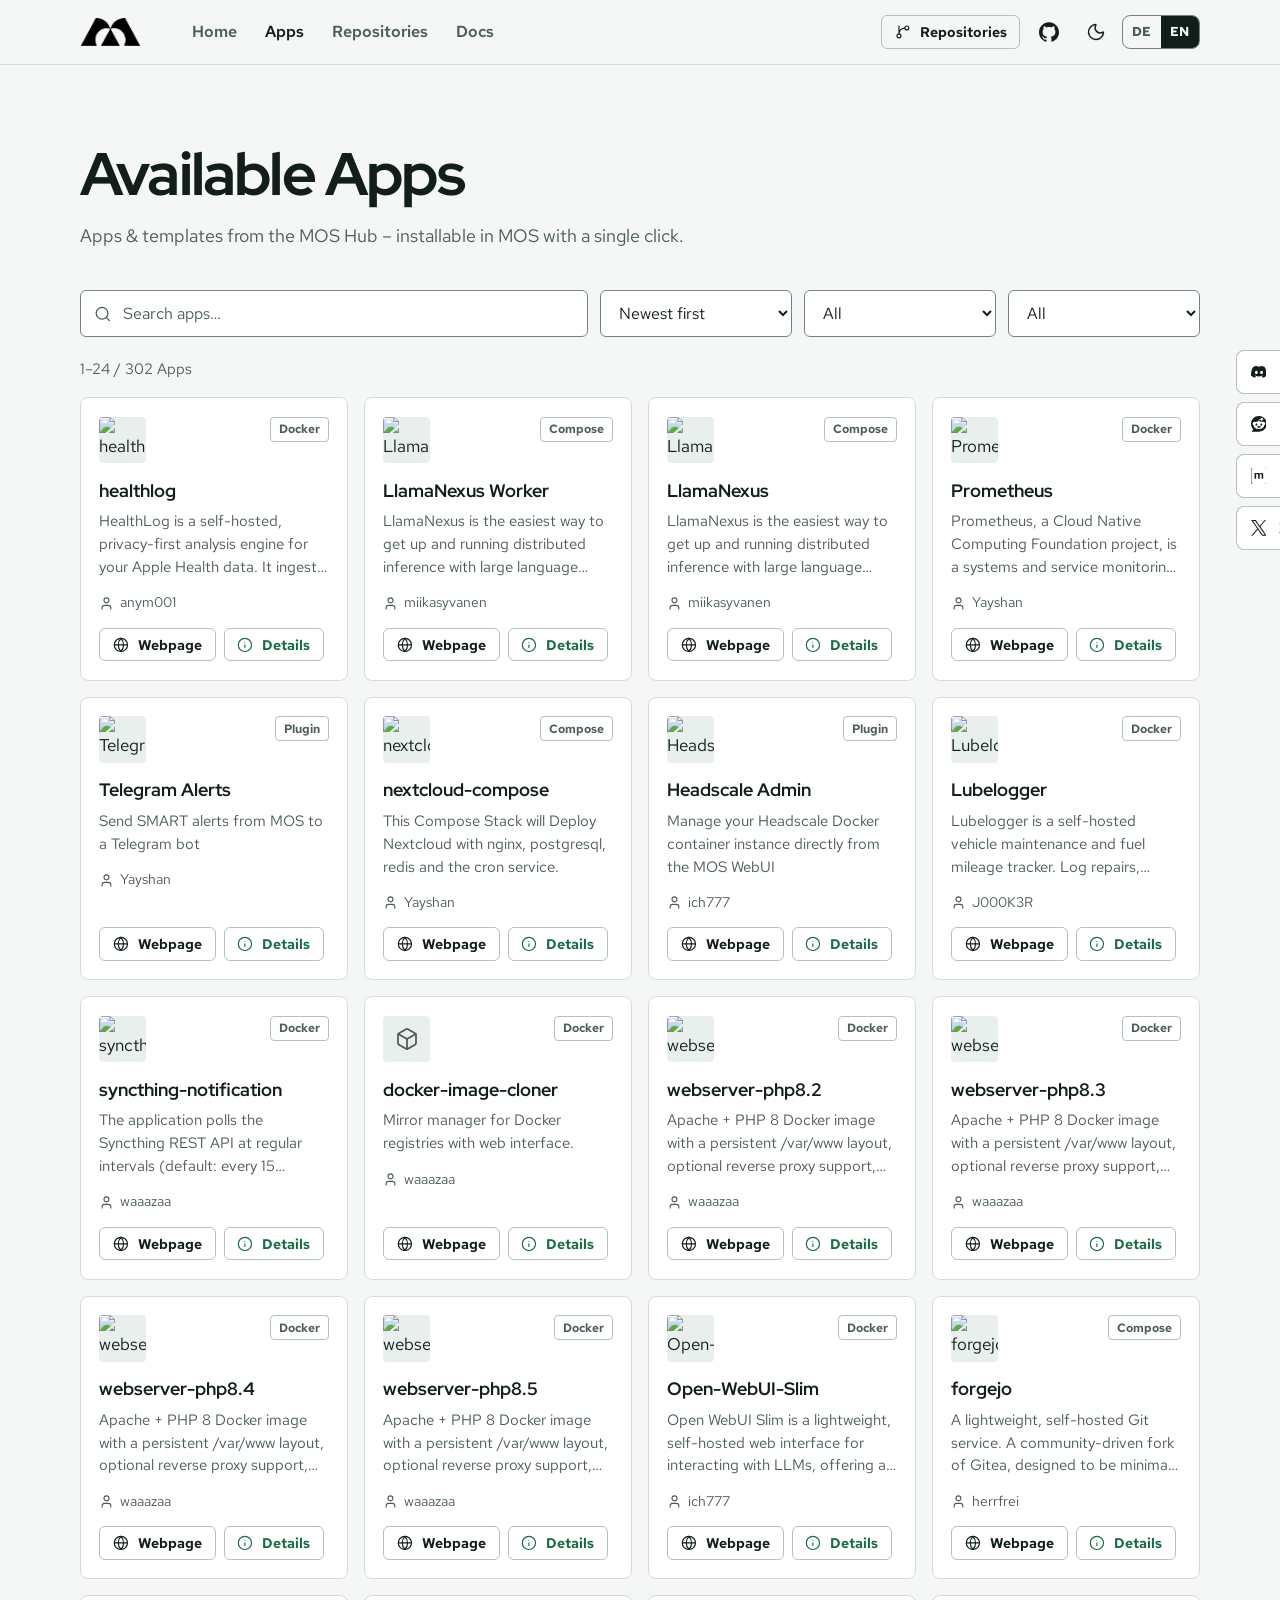
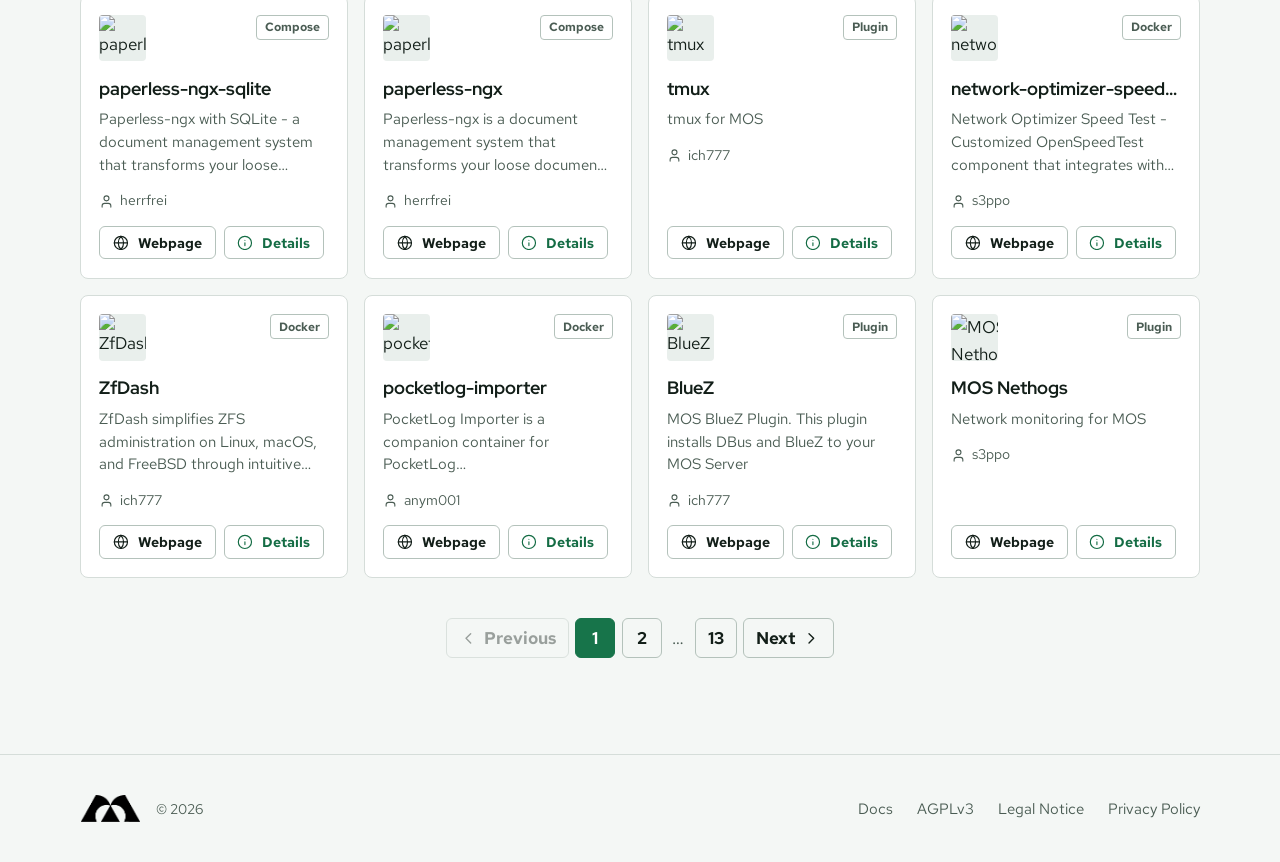
==== commit 24aea547: "refactore i18n" ====
--- a/apps.html
+++ b/apps.html
@@ -13,6 +13,7 @@
     <link rel="preload" href="./assets/fonts/red-hat-text-latin-wght-normal.woff2" as="font" type="font/woff2" crossorigin />
     <script>
       (function () {
+        var root = document.documentElement;
         var t = null;
         try {
           t = localStorage.getItem('mos-landing-theme');
@@ -20,11 +21,15 @@
         if (t !== 'light' && t !== 'dark') {
           t = window.matchMedia && window.matchMedia('(prefers-color-scheme: dark)').matches ? 'dark' : 'light';
         }
-        document.documentElement.setAttribute('data-theme', t);
+        root.setAttribute('data-theme', t);
+        root.setAttribute('data-i18n-state', 'pending');
+        setTimeout(function () {
+          if (root.getAttribute('data-i18n-state') === 'pending') root.setAttribute('data-i18n-state', 'ready');
+        }, 3000);
       })();
     </script>
     <link rel="stylesheet" href="./styles.css" />
-    <script defer src="./translations.js"></script>
+    <script defer src="./i18n.js"></script>
     <script defer src="./script.js"></script>
     <script defer src="./apps-page.js"></script>
   </head>
@@ -60,23 +65,20 @@
 <symbol id="i-star" viewBox="0 0 24 24"><path d="M11.525 2.295a.53.53 0 0 1 .95 0l2.31 4.679a2.123 2.123 0 0 0 1.595 1.16l5.166.756a.53.53 0 0 1 .294.904l-3.736 3.638a2.123 2.123 0 0 0-.611 1.878l.882 5.14a.53.53 0 0 1-.771.56l-4.618-2.428a2.122 2.122 0 0 0-1.973 0L6.396 21.01a.53.53 0 0 1-.77-.56l.881-5.139a2.122 2.122 0 0 0-.611-1.879L2.16 9.795a.53.53 0 0 1 .294-.906l5.165-.755a2.122 2.122 0 0 0 1.597-1.16z" /></symbol>
 </svg>
 
-    <a class="skip-link" href="#apps" data-i18n="skipLink">Zum Inhalt springen</a>
+    <a class="skip-link" href="#apps" data-i18n="skipLink"></a>
     <header class="site-header">
       <div class="container header-inner">
-        <a class="brand" href="./index.html" data-i18n-aria-label="brand.ariaLabel" aria-label="MOS Start">
-          <img class="brand-logo only-light" src="./assets/mos-black.png" width="521" height="236" data-i18n-alt="brand.alt" alt="MOS" />
-          <img class="brand-logo only-dark" src="./assets/mos-white.png" width="521" height="236" data-i18n-alt="brand.alt" alt="MOS" />
+        <a class="brand" href="./index.html" data-i18n-aria-label="brand.ariaLabel">
+          <img class="brand-logo only-light" src="./assets/mos-black.png" width="521" height="236" data-i18n-alt="brand.alt" />
+          <img class="brand-logo only-dark" src="./assets/mos-white.png" width="521" height="236" data-i18n-alt="brand.alt" />
         </a>
-        <nav class="nav" id="site-nav" data-i18n-aria-label="nav.ariaLabel" aria-label="Hauptnavigation"><a class="nav-link" href="./index.html" data-i18n="nav.home">Startseite</a><a class="nav-link" href="./apps.html" aria-current="page" data-i18n="nav.apps">Apps</a><a class="nav-link" href="./repos.html" data-i18n="nav.repos">Repositories</a><a class="nav-link" href="https://docs.mos-official.net" target="_blank" rel="noopener" data-i18n="nav.docs">Dokumentation</a></nav>
+        <nav class="nav" id="site-nav" data-i18n-aria-label="nav.ariaLabel"><a class="nav-link" href="./index.html" data-i18n="nav.home"></a><a class="nav-link" href="./apps.html" aria-current="page" data-i18n="nav.apps"></a><a class="nav-link" href="./repos.html" data-i18n="nav.repos"></a><a class="nav-link" href="https://docs.mos-official.net" target="_blank" rel="noopener" data-i18n="nav.docs"></a></nav>
         <div class="header-actions">
-          <button id="apps-repos-btn" class="btn" type="button" data-i18n-title="apps.repos.title" data-i18n-aria-label="apps.repos.title" hidden aria-label="Eingebundene Repositories" title="Eingebundene Repositories"><svg class="i" aria-hidden="true"><use href="#i-git-branch"></use></svg><span class="hide-sm" data-i18n="apps.repos.button">Repositories</span></button>
-          <a class="gh-link" href="https://github.com/mos-nas/mos-releases" target="_blank" rel="noopener" data-i18n-title="header.github.title" data-i18n-aria-label="header.github.title" aria-label="MOS auf GitHub" title="MOS auf GitHub"><svg class="i i--brand" aria-hidden="true"><use href="#b-github"></use></svg><span class="gh-stars" id="gh-stars" hidden><svg class="i" aria-hidden="true"><use href="#i-star"></use></svg><span id="gh-star-count"></span></span></a>
-          <button class="icon-btn" type="button" data-action="toggle-theme" data-i18n-title="header.theme.title" data-i18n-aria-label="header.theme.ariaLabel" aria-label="Theme umschalten" title="Theme"><svg class="i only-dark" aria-hidden="true"><use href="#i-sun"></use></svg><svg class="i only-light" aria-hidden="true"><use href="#i-moon"></use></svg></button>
-          <div class="lang" role="group" data-i18n-aria-label="header.language.ariaLabel" aria-label="Sprache umschalten">
-            <button type="button" data-lang="de" aria-pressed="true">DE</button>
-            <button type="button" data-lang="en" aria-pressed="false">EN</button>
-          </div>
-          <button class="icon-btn menu-toggle" type="button" data-action="toggle-menu" aria-expanded="false" aria-controls="site-nav" data-i18n-aria-label="nav.menu" aria-label="Menü"><svg class="i" aria-hidden="true"><use href="#i-menu"></use></svg></button>
+          <button id="apps-repos-btn" class="btn" type="button" data-i18n-title="apps.repos.title" data-i18n-aria-label="apps.repos.title" hidden><svg class="i" aria-hidden="true"><use href="#i-git-branch"></use></svg><span class="hide-sm" data-i18n="apps.repos.button"></span></button>
+          <a class="gh-link" href="https://github.com/mos-nas/mos-releases" target="_blank" rel="noopener" data-i18n-title="header.github.title" data-i18n-aria-label="header.github.title"><svg class="i i--brand" aria-hidden="true"><use href="#b-github"></use></svg><span class="gh-stars" id="gh-stars" hidden><svg class="i" aria-hidden="true"><use href="#i-star"></use></svg><span id="gh-star-count"></span></span></a>
+          <button class="icon-btn" type="button" data-action="toggle-theme" data-i18n-title="header.theme.title" data-i18n-aria-label="header.theme.ariaLabel"><svg class="i only-dark" aria-hidden="true"><use href="#i-sun"></use></svg><svg class="i only-light" aria-hidden="true"><use href="#i-moon"></use></svg></button>
+          <div class="lang" role="group" data-lang-switch data-i18n-aria-label="header.language.ariaLabel"></div>
+          <button class="icon-btn menu-toggle" type="button" data-action="toggle-menu" aria-expanded="false" aria-controls="site-nav" data-i18n-aria-label="nav.menu"><svg class="i" aria-hidden="true"><use href="#i-menu"></use></svg></button>
         </div>
       </div>
     </header>
@@ -85,32 +87,32 @@
       <section id="apps">
         <div class="container">
           <div class="page-head">
-            <h1 data-i18n="apps.title">Verfügbare Apps</h1>
-            <p data-i18n="apps.subtitle">Apps &amp; Templates aus dem MOS Hub – mit einem Klick in MOS installierbar.</p>
+            <h1 data-i18n="apps.title"></h1>
+            <p data-i18n="apps.subtitle"></p>
           </div>
           <div class="page-body">
             <div class="apps-toolbar">
               <div class="apps-search">
                 <svg class="i apps-search__icon" aria-hidden="true"><use href="#i-search"></use></svg>
-                <input id="apps-search" type="search" class="apps-search__input" data-i18n-placeholder="apps.search.placeholder" autocomplete="off" placeholder="Apps durchsuchen…" />
+                <input id="apps-search" type="search" class="apps-search__input" data-i18n-placeholder="apps.search.placeholder" autocomplete="off" />
               </div>
-              <select id="apps-sort" class="apps-select" data-i18n-aria-label="apps.sort.label" aria-label="Sortierung">
-                <option value="date_desc" data-i18n="apps.sort.dateDesc">Neueste zuerst</option>
-                <option value="date_asc" data-i18n="apps.sort.dateAsc">Älteste zuerst</option>
-                <option value="updated_desc" data-i18n="apps.sort.updated">Zuletzt aktualisiert</option>
-                <option value="name_asc" data-i18n="apps.sort.nameAsc">Name (A–Z)</option>
+              <select id="apps-sort" class="apps-select" data-i18n-aria-label="apps.sort.label">
+                <option value="date_desc" data-i18n="apps.sort.dateDesc"></option>
+                <option value="date_asc" data-i18n="apps.sort.dateAsc"></option>
+                <option value="updated_desc" data-i18n="apps.sort.updated"></option>
+                <option value="name_asc" data-i18n="apps.sort.nameAsc"></option>
               </select>
-              <select id="apps-type" class="apps-select" data-i18n-aria-label="apps.filter.type" aria-label="Typ">
-                <option value="" data-i18n="apps.filter.all">Alle</option>
+              <select id="apps-type" class="apps-select" data-i18n-aria-label="apps.filter.type">
+                <option value="" data-i18n="apps.filter.all"></option>
               </select>
-              <select id="apps-category" class="apps-select" data-i18n-aria-label="apps.filter.category" aria-label="Kategorie">
-                <option value="" data-i18n="apps.filter.all">Alle</option>
+              <select id="apps-category" class="apps-select" data-i18n-aria-label="apps.filter.category">
+                <option value="" data-i18n="apps.filter.all"></option>
               </select>
             </div>
             <div id="apps-summary" class="apps-summary" aria-live="polite"></div>
-            <div id="apps-status" class="apps-status" data-i18n="apps.loading">Lade Apps…</div>
+            <div id="apps-status" class="apps-status"></div>
             <div id="apps-grid" class="apps-grid" hidden></div>
-            <nav id="apps-pagination" class="apps-pagination" data-i18n-aria-label="apps.pagination.ariaLabel" hidden aria-label="Seitennavigation"></nav>
+            <nav id="apps-pagination" class="apps-pagination" data-i18n-aria-label="apps.pagination.ariaLabel" hidden></nav>
           </div>
         </div>
       </section>
@@ -119,24 +121,26 @@
     <footer class="footer">
       <div class="container footer-inner">
         <div class="footer-brand">
-          <img class="brand-logo only-light" src="./assets/mos-black.png" width="521" height="236" data-i18n-alt="brand.alt" alt="MOS" />
-          <img class="brand-logo only-dark" src="./assets/mos-white.png" width="521" height="236" data-i18n-alt="brand.alt" alt="MOS" />
+          <img class="brand-logo only-light" src="./assets/mos-black.png" width="521" height="236" data-i18n-alt="brand.alt" />
+          <img class="brand-logo only-dark" src="./assets/mos-white.png" width="521" height="236" data-i18n-alt="brand.alt" />
           <span class="muted small">&copy; <span data-year></span></span>
         </div>
         <div class="footer-links">
-          <a href="https://docs.mos-official.net" target="_blank" rel="noopener" data-i18n="footer.docs">Docs</a>
-          <a href="https://github.com/ich777/mos-frontend/blob/master/LICENSE" target="_blank" rel="noopener" data-i18n="footer.license">AGPLv3</a>
-          <button type="button" data-dialog-open="imprint-dialog" data-i18n="footer.imprint">Impressum</button>
-          <button type="button" data-dialog-open="privacy-dialog" data-i18n="footer.privacy">Datenschutz</button>
+          <a href="https://docs.mos-official.net" target="_blank" rel="noopener" data-i18n="footer.docs"></a>
+          <a href="https://github.com/ich777/mos-frontend/blob/master/LICENSE" target="_blank" rel="noopener" data-i18n="footer.license"></a>
+          <button type="button" data-dialog-open="imprint-dialog" data-i18n="footer.imprint"></button>
+          <button type="button" data-dialog-open="privacy-dialog" data-i18n="footer.privacy"></button>
         </div>
+        <div class="footer-social"><a class="icon-btn" href="https://discord.com/invite/fcTMbuygTV" target="_blank" rel="noopener" data-i18n-aria-label="social.discord.ariaLabel"><svg class="i i--brand" aria-hidden="true"><use href="#b-discord"></use></svg></a><a class="icon-btn" href="https://www.reddit.com/r/MOS_official_net/" target="_blank" rel="noopener" data-i18n-aria-label="social.reddit.ariaLabel"><svg class="i i--brand" aria-hidden="true"><use href="#b-reddit"></use></svg></a><a class="icon-btn" href="https://matrix.to/#/#mos_official:matrix.org" target="_blank" rel="noopener" data-i18n-aria-label="social.matrix.ariaLabel"><svg class="i i--brand" aria-hidden="true"><use href="#b-matrix"></use></svg></a><a class="icon-btn" href="https://x.com/mos_offi" target="_blank" rel="noopener" data-i18n-aria-label="social.x.ariaLabel"><svg class="i i--brand" aria-hidden="true"><use href="#b-x"></use></svg></a></div>
       </div>
     </footer>
+    <nav class="social-rail" data-i18n-aria-label="social.ariaLabel"><a class="social-tab" href="https://discord.com/invite/fcTMbuygTV" target="_blank" rel="noopener" data-i18n-aria-label="social.discord.ariaLabel"><svg class="i i--brand" aria-hidden="true"><use href="#b-discord"></use></svg><span data-i18n="social.discord.label"></span></a><a class="social-tab" href="https://www.reddit.com/r/MOS_official_net/" target="_blank" rel="noopener" data-i18n-aria-label="social.reddit.ariaLabel"><svg class="i i--brand" aria-hidden="true"><use href="#b-reddit"></use></svg><span data-i18n="social.reddit.label"></span></a><a class="social-tab" href="https://matrix.to/#/#mos_official:matrix.org" target="_blank" rel="noopener" data-i18n-aria-label="social.matrix.ariaLabel"><svg class="i i--brand" aria-hidden="true"><use href="#b-matrix"></use></svg><span data-i18n="social.matrix.label"></span></a><a class="social-tab" href="https://x.com/mos_offi" target="_blank" rel="noopener" data-i18n-aria-label="social.x.ariaLabel"><svg class="i i--brand" aria-hidden="true"><use href="#b-x"></use></svg><span data-i18n="social.x.label"></span></a></nav>
 
     <div id="apps-repos-modal" class="repos-modal" role="dialog" aria-modal="true" aria-hidden="true" aria-labelledby="apps-repos-title">
       <div class="repos-modal__backdrop" data-repos-close></div>
       <div class="repos-modal__content">
-        <button class="repos-modal__close" type="button" data-repos-close data-i18n-aria-label="modal.close" aria-label="Schließen"><svg class="i" aria-hidden="true"><use href="#i-x"></use></svg></button>
-        <h2 id="apps-repos-title" data-i18n="apps.repos.title">Eingebundene Repositories</h2>
+        <button class="repos-modal__close" type="button" data-repos-close data-i18n-aria-label="modal.close"><svg class="i" aria-hidden="true"><use href="#i-x"></use></svg></button>
+        <h2 id="apps-repos-title" data-i18n="apps.repos.title"></h2>
         <p class="muted small" id="apps-repos-count"></p>
         <ul id="apps-repos-list" class="repos-list"></ul>
       </div>
@@ -145,48 +149,48 @@
     <div id="apps-detail-modal" class="repos-modal app-detail-modal" role="dialog" aria-modal="true" aria-hidden="true" aria-labelledby="apps-detail-title">
       <div class="repos-modal__backdrop" data-detail-close></div>
       <div class="repos-modal__content app-detail__content">
-        <button class="repos-modal__close" type="button" data-detail-close data-i18n-aria-label="modal.close" aria-label="Schließen"><svg class="i" aria-hidden="true"><use href="#i-x"></use></svg></button>
+        <button class="repos-modal__close" type="button" data-detail-close data-i18n-aria-label="modal.close"><svg class="i" aria-hidden="true"><use href="#i-x"></use></svg></button>
         <div id="apps-detail-content"></div>
       </div>
     </div>
     <dialog class="sheet" id="imprint-dialog" aria-labelledby="imprint-title" data-backdrop-close>
       <div class="sheet__bar">
-        <h2 id="imprint-title" data-i18n="imprint.title">Impressum</h2>
-        <button class="icon-btn" type="button" data-dialog-close data-i18n-aria-label="modal.close" aria-label="Schließen"><svg class="i" aria-hidden="true"><use href="#i-x"></use></svg></button>
+        <h2 id="imprint-title" data-i18n="imprint.title"></h2>
+        <button class="icon-btn" type="button" data-dialog-close data-i18n-aria-label="modal.close"><svg class="i" aria-hidden="true"><use href="#i-x"></use></svg></button>
       </div>
       <div class="sheet__body">
-        <h3 data-i18n="imprint.responsible.title">Angaben gemäß § 5 ECG</h3>
-        <p><span data-i18n="imprint.responsible.name">Christoph Hummer</span><br /><span data-i18n="imprint.responsible.address">Santk Joahnnesstraße 40/1</span><br /><span data-i18n="imprint.responsible.city">3293 Lunz am See</span><br /><span data-i18n="imprint.responsible.country">Österreich</span></p>
-        <h3 data-i18n="imprint.contact.title">Kontakt</h3>
-        <p data-i18n="imprint.contact.email">E-Mail: admin@mos-official.net</p>
-        <h3 data-i18n="imprint.disclaimer.title">Haftungsausschluss</h3>
-        <h4 data-i18n="imprint.disclaimer.content.title">Haftung für Inhalte</h4>
-        <p data-i18n="imprint.disclaimer.content.text">Die Inhalte dieser Seite wurden mit größter Sorgfalt erstellt. Für die Richtigkeit, Vollständigkeit und Aktualität der Inhalte kann jedoch keine Gewähr übernommen werden.</p>
-        <h4 data-i18n="imprint.disclaimer.links.title">Haftung für Links</h4>
-        <p data-i18n="imprint.disclaimer.links.text">Diese Seite enthält Links zu externen Webseiten Dritter, auf deren Inhalte kein Einfluss besteht. Für die Inhalte der verlinkten Seiten ist stets der jeweilige Anbieter verantwortlich.</p></div>
+        <h3 data-i18n="imprint.responsible.title"></h3>
+        <p><span data-i18n="imprint.responsible.name"></span><br /><span data-i18n="imprint.responsible.address"></span><br /><span data-i18n="imprint.responsible.city"></span><br /><span data-i18n="imprint.responsible.country"></span></p>
+        <h3 data-i18n="imprint.contact.title"></h3>
+        <p data-i18n="imprint.contact.email"></p>
+        <h3 data-i18n="imprint.disclaimer.title"></h3>
+        <h4 data-i18n="imprint.disclaimer.content.title"></h4>
+        <p data-i18n="imprint.disclaimer.content.text"></p>
+        <h4 data-i18n="imprint.disclaimer.links.title"></h4>
+        <p data-i18n="imprint.disclaimer.links.text"></p></div>
     </dialog>
     <dialog class="sheet" id="privacy-dialog" aria-labelledby="privacy-title" data-backdrop-close>
       <div class="sheet__bar">
-        <h2 id="privacy-title" data-i18n="privacy.title">Datenschutzerklärung</h2>
-        <button class="icon-btn" type="button" data-dialog-close data-i18n-aria-label="modal.close" aria-label="Schließen"><svg class="i" aria-hidden="true"><use href="#i-x"></use></svg></button>
+        <h2 id="privacy-title" data-i18n="privacy.title"></h2>
+        <button class="icon-btn" type="button" data-dialog-close data-i18n-aria-label="modal.close"><svg class="i" aria-hidden="true"><use href="#i-x"></use></svg></button>
       </div>
       <div class="sheet__body">
-        <h3 data-i18n="privacy.overview.title">1. Datenschutz auf einen Blick</h3>
-        <p data-i18n="privacy.overview.text">Diese Website erhebt keine personenbezogenen Daten, verwendet keine Cookies und setzt keine Tracking-Tools ein.</p>
-        <h3 data-i18n="privacy.responsible.title">2. Verantwortlicher</h3>
-        <p><span data-i18n="privacy.responsible.name">Christoph Hummer</span><br /><span data-i18n="privacy.responsible.address">Santk Joahnnesstraße 40/1</span><br /><span data-i18n="privacy.responsible.city">3293 Lunz am See</span><br /><span data-i18n="privacy.responsible.email">E-Mail: admin@mos-official.net</span></p>
-        <h3 data-i18n="privacy.hosting.title">3. Hosting</h3>
-        <p data-i18n="privacy.hosting.text">Diese Website wird selbst gehostet. Bei jedem Zugriff können technische Informationen in Server-Logfiles gespeichert werden (IP-Adresse, Zeitpunkt, aufgerufene Seite, Browser-Typ). Diese Daten dienen ausschließlich der Sicherheit und Fehleranalyse und werden nicht an Dritte weitergegeben. Die Verarbeitung erfolgt auf Grundlage von Art. 6 Abs. 1 lit. f DSGVO (berechtigtes Interesse an einem sicheren Betrieb der Website).</p>
-        <h3 data-i18n="privacy.cloudflare.title">4. Cloudflare</h3>
-        <p data-i18n="privacy.cloudflare.text">Diese Website nutzt Cloudflare (Cloudflare, Inc.) als Sicherheits- und Performance-Dienst. Dabei werden Verbindungsdaten (z.B. IP-Adresse) über Cloudflare-Server geleitet. Cloudflare ist ein US-Unternehmen, das DSGVO-konforme Standardvertragsklauseln (SCCs) und ein Data Processing Addendum (DPA) anbietet. Weitere Informationen: https://www.cloudflare.com/de-de/privacypolicy/</p>
-        <h3 data-i18n="privacy.cookies.title">5. Cookies</h3>
-        <p data-i18n="privacy.cookies.text">Diese Website verwendet keine Cookies.</p>
-        <h3 data-i18n="privacy.localStorage.title">6. Lokale Speicherung</h3>
-        <p data-i18n="privacy.localStorage.text">Diese Website speichert ausschließlich technisch notwendige Einstellungen (Theme- und Sprachpräferenz) im lokalen Speicher Ihres Browsers (localStorage). Diese Daten werden nicht an Server übertragen und können jederzeit durch Löschen der Browser-Daten entfernt werden.</p>
-        <h3 data-i18n="privacy.external.title">7. Externe Links</h3>
-        <p data-i18n="privacy.external.text">Diese Website enthält Links zu externen Websites (z.B. GitHub). Beim Anklicken dieser Links verlassen Sie diese Website. Für die Datenschutzpraktiken dieser externen Seiten sind deren jeweilige Betreiber verantwortlich.</p>
-        <h3 data-i18n="privacy.rights.title">8. Ihre Rechte</h3>
-        <p data-i18n="privacy.rights.text">Sie haben das Recht auf Auskunft, Berichtigung, Löschung und Einschränkung der Verarbeitung Ihrer personenbezogenen Daten sowie das Recht auf Datenübertragbarkeit. Bei Beschwerden können Sie sich an die zuständige Aufsichtsbehörde wenden.</p></div>
+        <h3 data-i18n="privacy.overview.title"></h3>
+        <p data-i18n="privacy.overview.text"></p>
+        <h3 data-i18n="privacy.responsible.title"></h3>
+        <p><span data-i18n="privacy.responsible.name"></span><br /><span data-i18n="privacy.responsible.address"></span><br /><span data-i18n="privacy.responsible.city"></span><br /><span data-i18n="privacy.responsible.email"></span></p>
+        <h3 data-i18n="privacy.hosting.title"></h3>
+        <p data-i18n="privacy.hosting.text"></p>
+        <h3 data-i18n="privacy.cloudflare.title"></h3>
+        <p data-i18n="privacy.cloudflare.text"></p>
+        <h3 data-i18n="privacy.cookies.title"></h3>
+        <p data-i18n="privacy.cookies.text"></p>
+        <h3 data-i18n="privacy.localStorage.title"></h3>
+        <p data-i18n="privacy.localStorage.text"></p>
+        <h3 data-i18n="privacy.external.title"></h3>
+        <p data-i18n="privacy.external.text"></p>
+        <h3 data-i18n="privacy.rights.title"></h3>
+        <p data-i18n="privacy.rights.text"></p></div>
     </dialog>
   </body>
 </html>
--- a/styles.css
+++ b/styles.css
@@ -138,6 +138,10 @@
 
 [hidden] {
   display: none !important;
+}
+
+html[data-i18n-state='pending'] body {
+  visibility: hidden;
 }
 
 img,
@@ -1432,3 +1436,69 @@
   width: 0.95rem;
   height: 0.95rem;
 }
+
+.social-rail {
+  position: fixed;
+  top: 50%;
+  right: 0;
+  z-index: 30;
+  display: none;
+  flex-direction: column;
+  align-items: flex-end;
+  gap: 0.5rem;
+  transform: translateY(-50%);
+}
+
+.social-tab {
+  display: flex;
+  align-items: center;
+  gap: 0.8rem;
+  width: 2.75rem;
+  height: 2.75rem;
+  padding: 0 0.85rem;
+  overflow: hidden;
+  border: 1px solid var(--line-strong);
+  border-right: 0;
+  border-radius: var(--r-md) 0 0 var(--r-md);
+  background: var(--surface);
+  color: var(--text);
+  font-size: 0.9rem;
+  font-weight: 650;
+  text-decoration: none;
+  white-space: nowrap;
+}
+
+.social-tab .i {
+  width: 1.1rem;
+  height: 1.1rem;
+}
+
+.social-tab:hover,
+.social-tab:focus-visible {
+  width: 8.5rem;
+  border-color: var(--brand);
+  background: var(--brand);
+  color: var(--brand-ink);
+  text-decoration: none;
+}
+
+.footer-social {
+  display: flex;
+  gap: 0.25rem;
+}
+
+@media (prefers-reduced-motion: no-preference) {
+  .social-tab {
+    transition: width 0.18s ease, background-color 0.15s, border-color 0.15s, color 0.15s;
+  }
+}
+
+@media (min-width: 80rem) {
+  .social-rail {
+    display: flex;
+  }
+
+  .footer-social {
+    display: none;
+  }
+}
